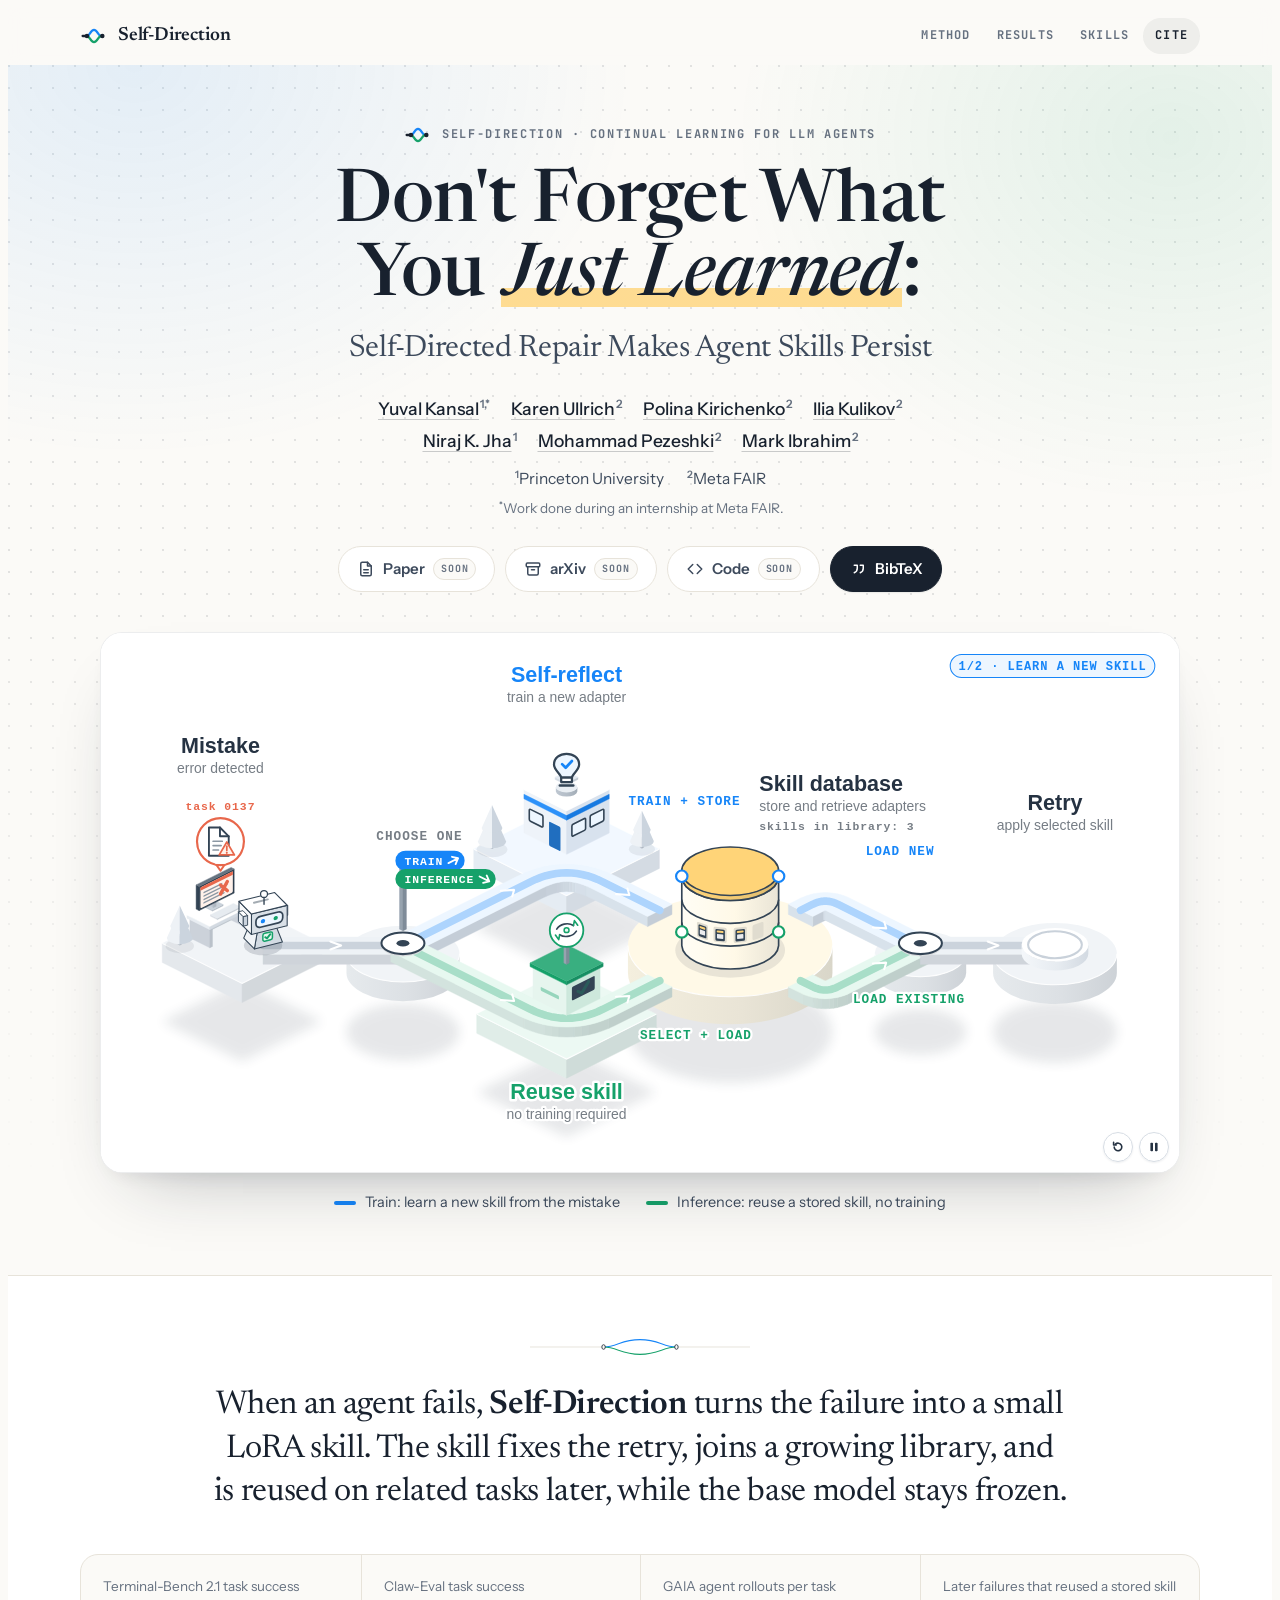
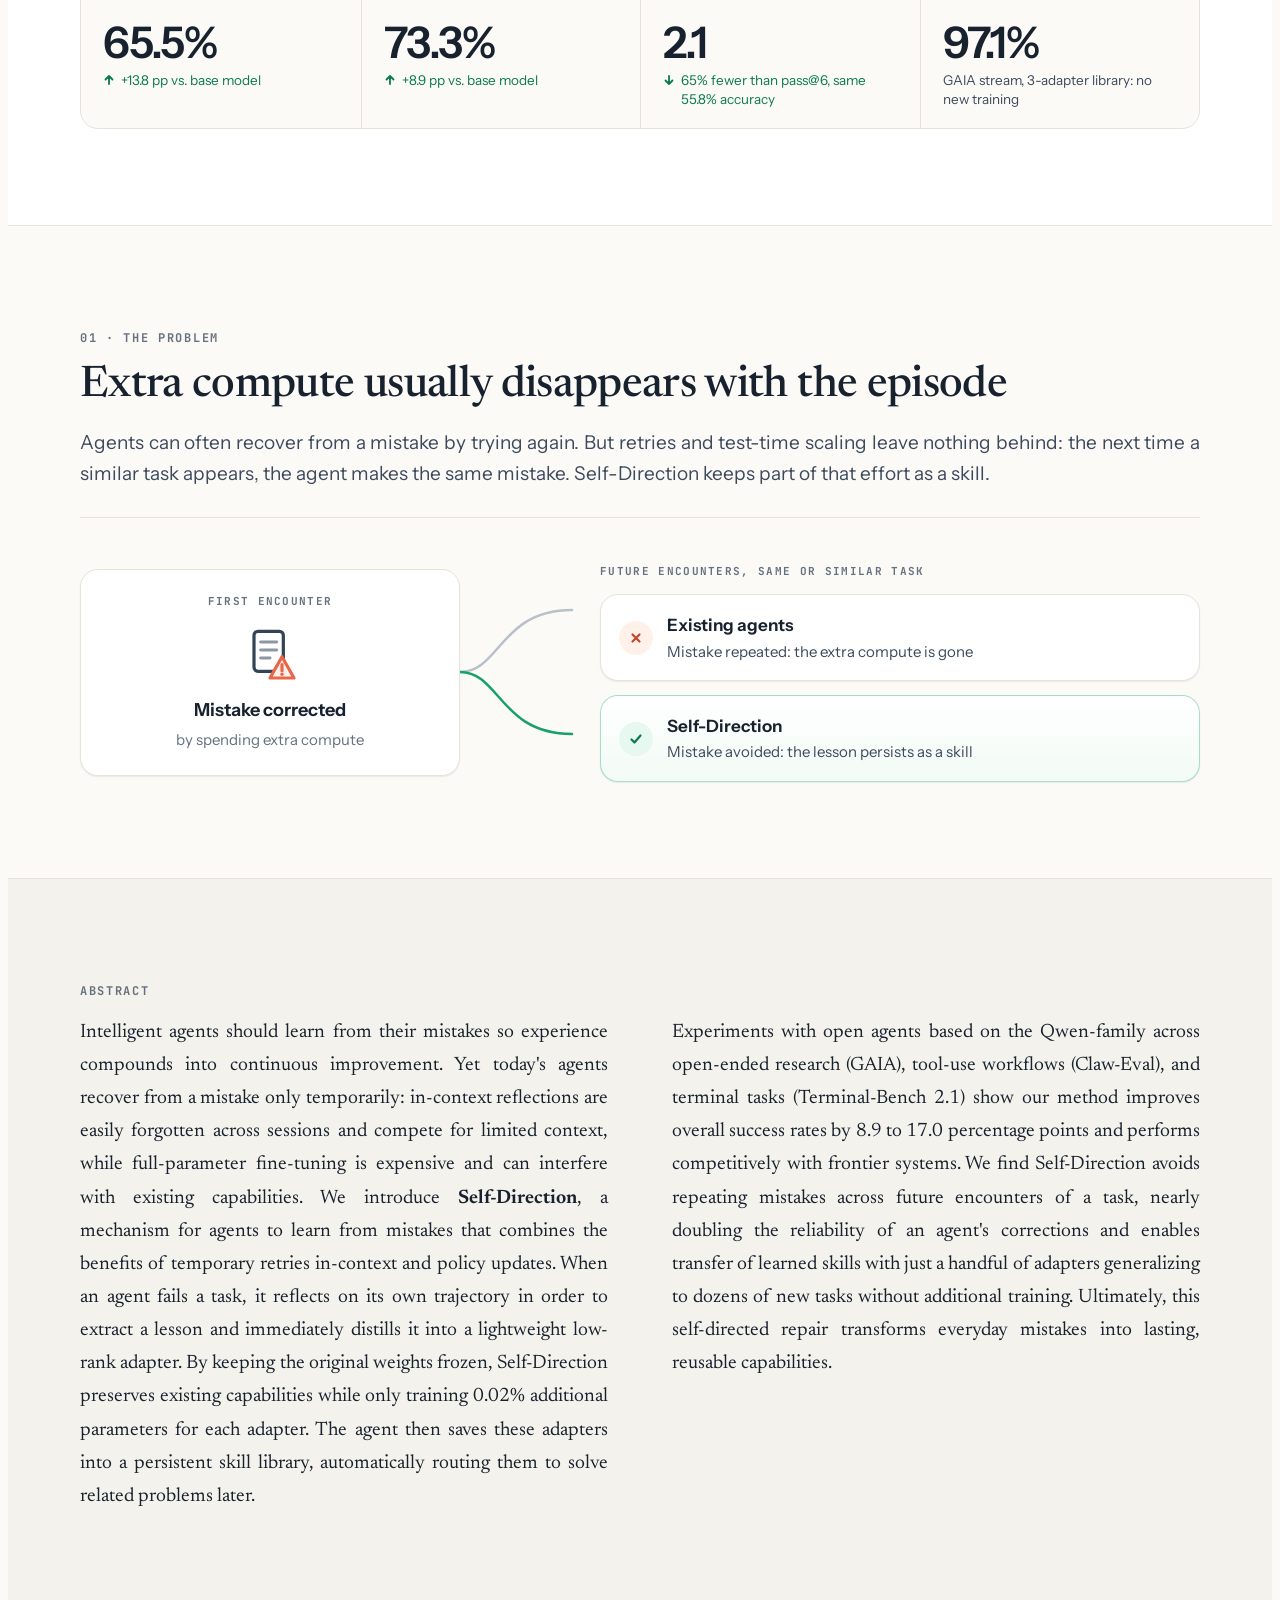
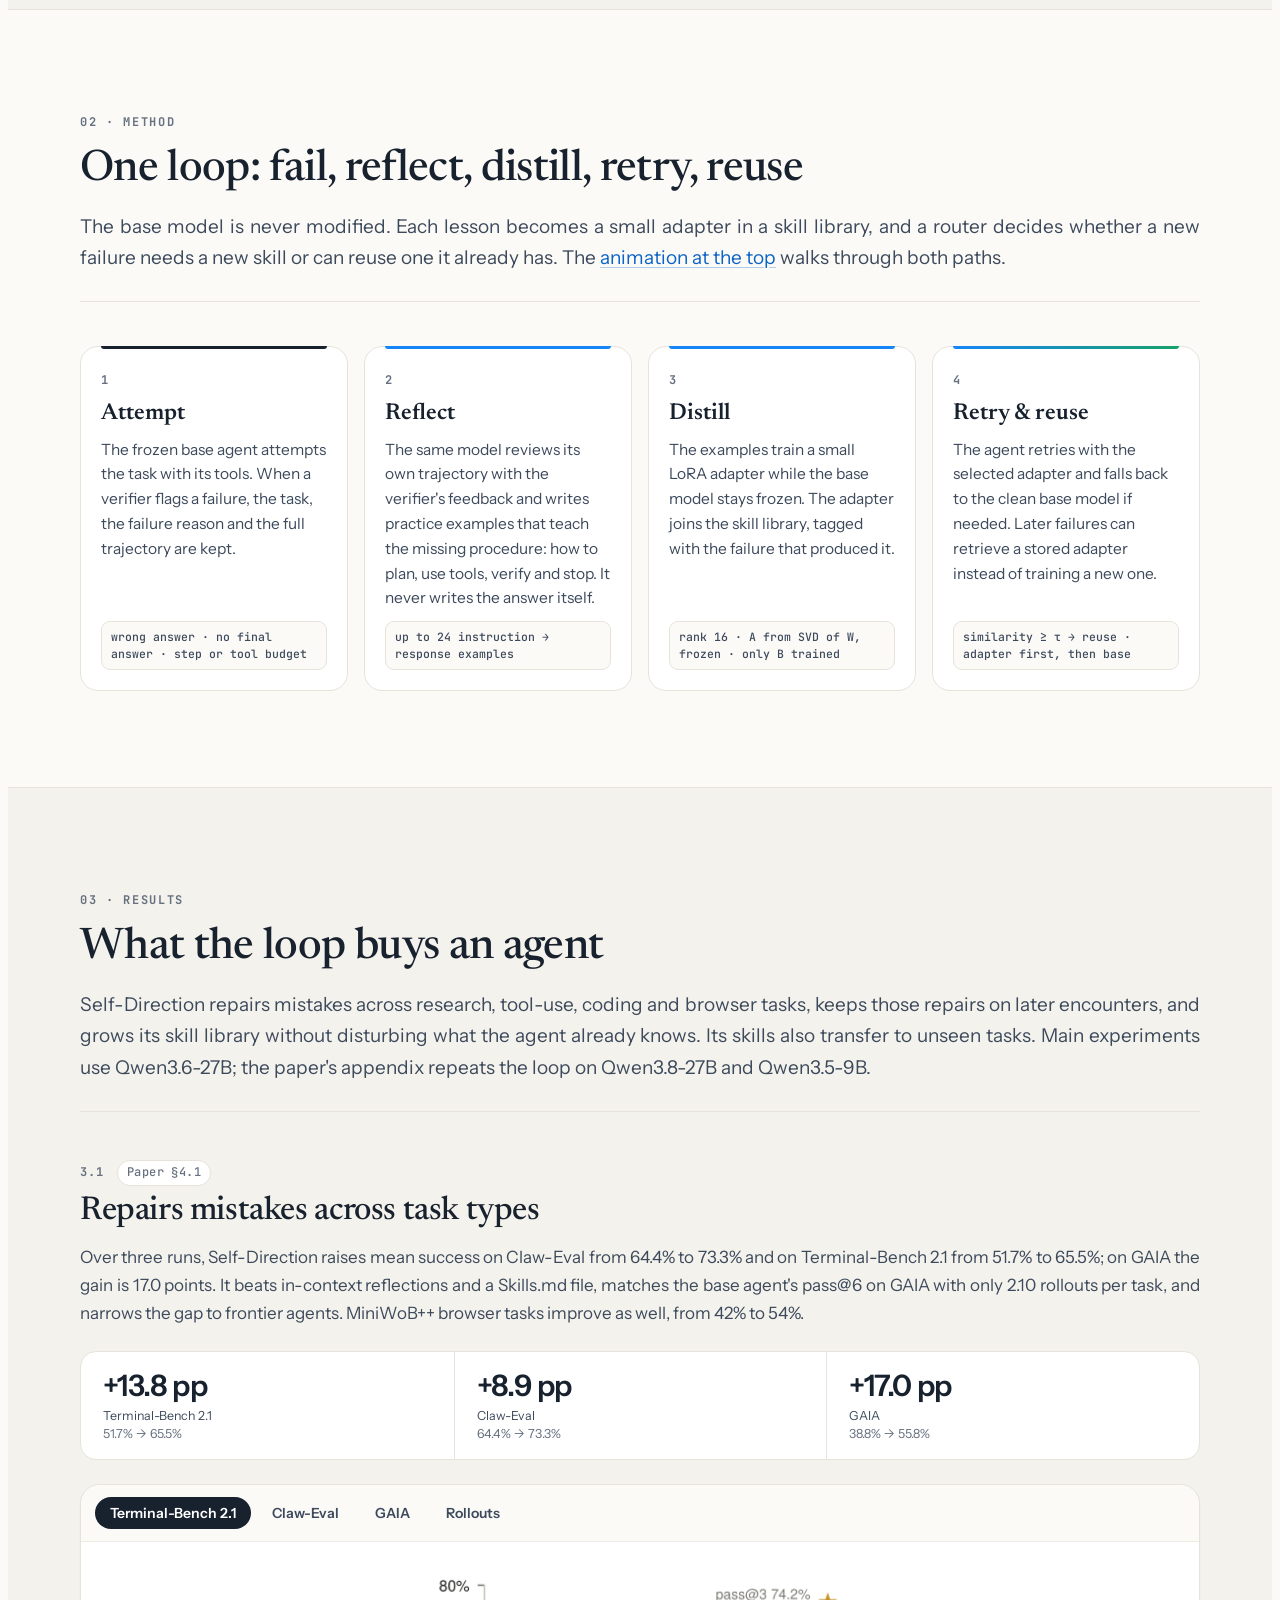
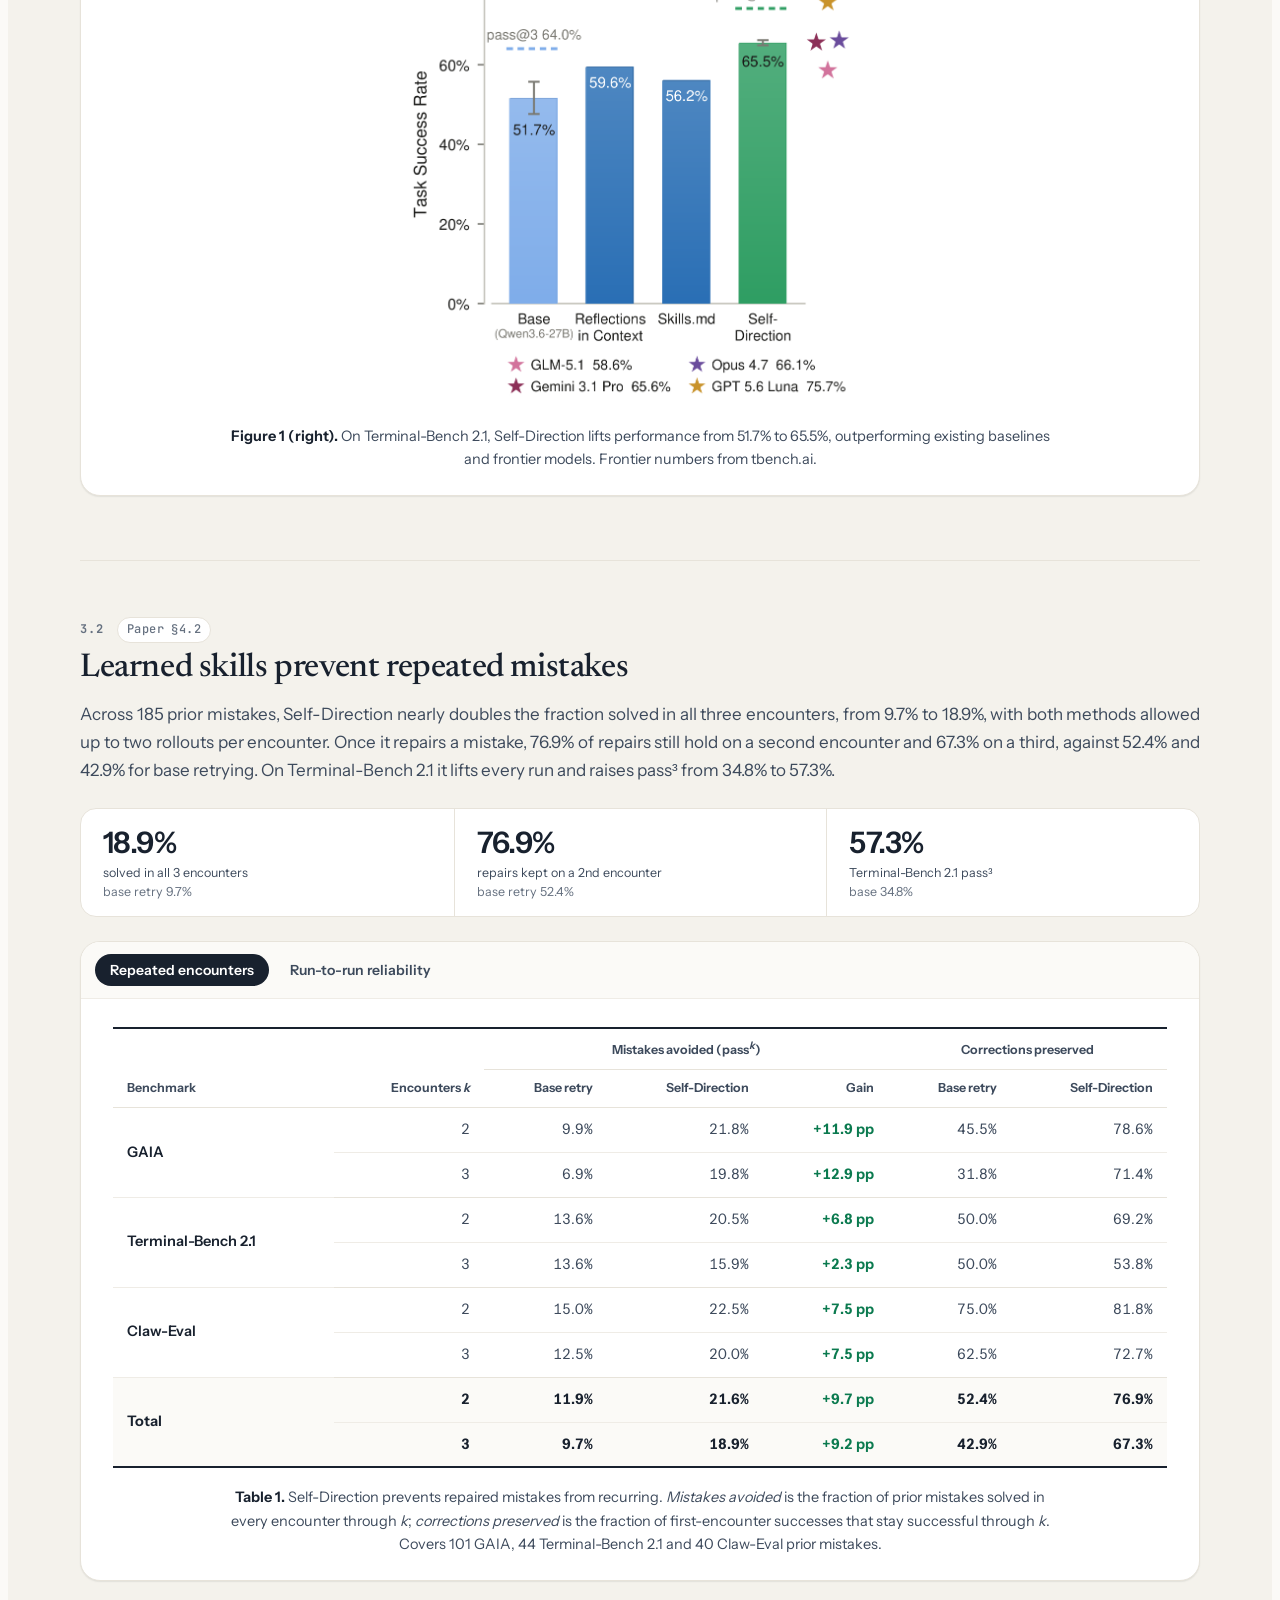
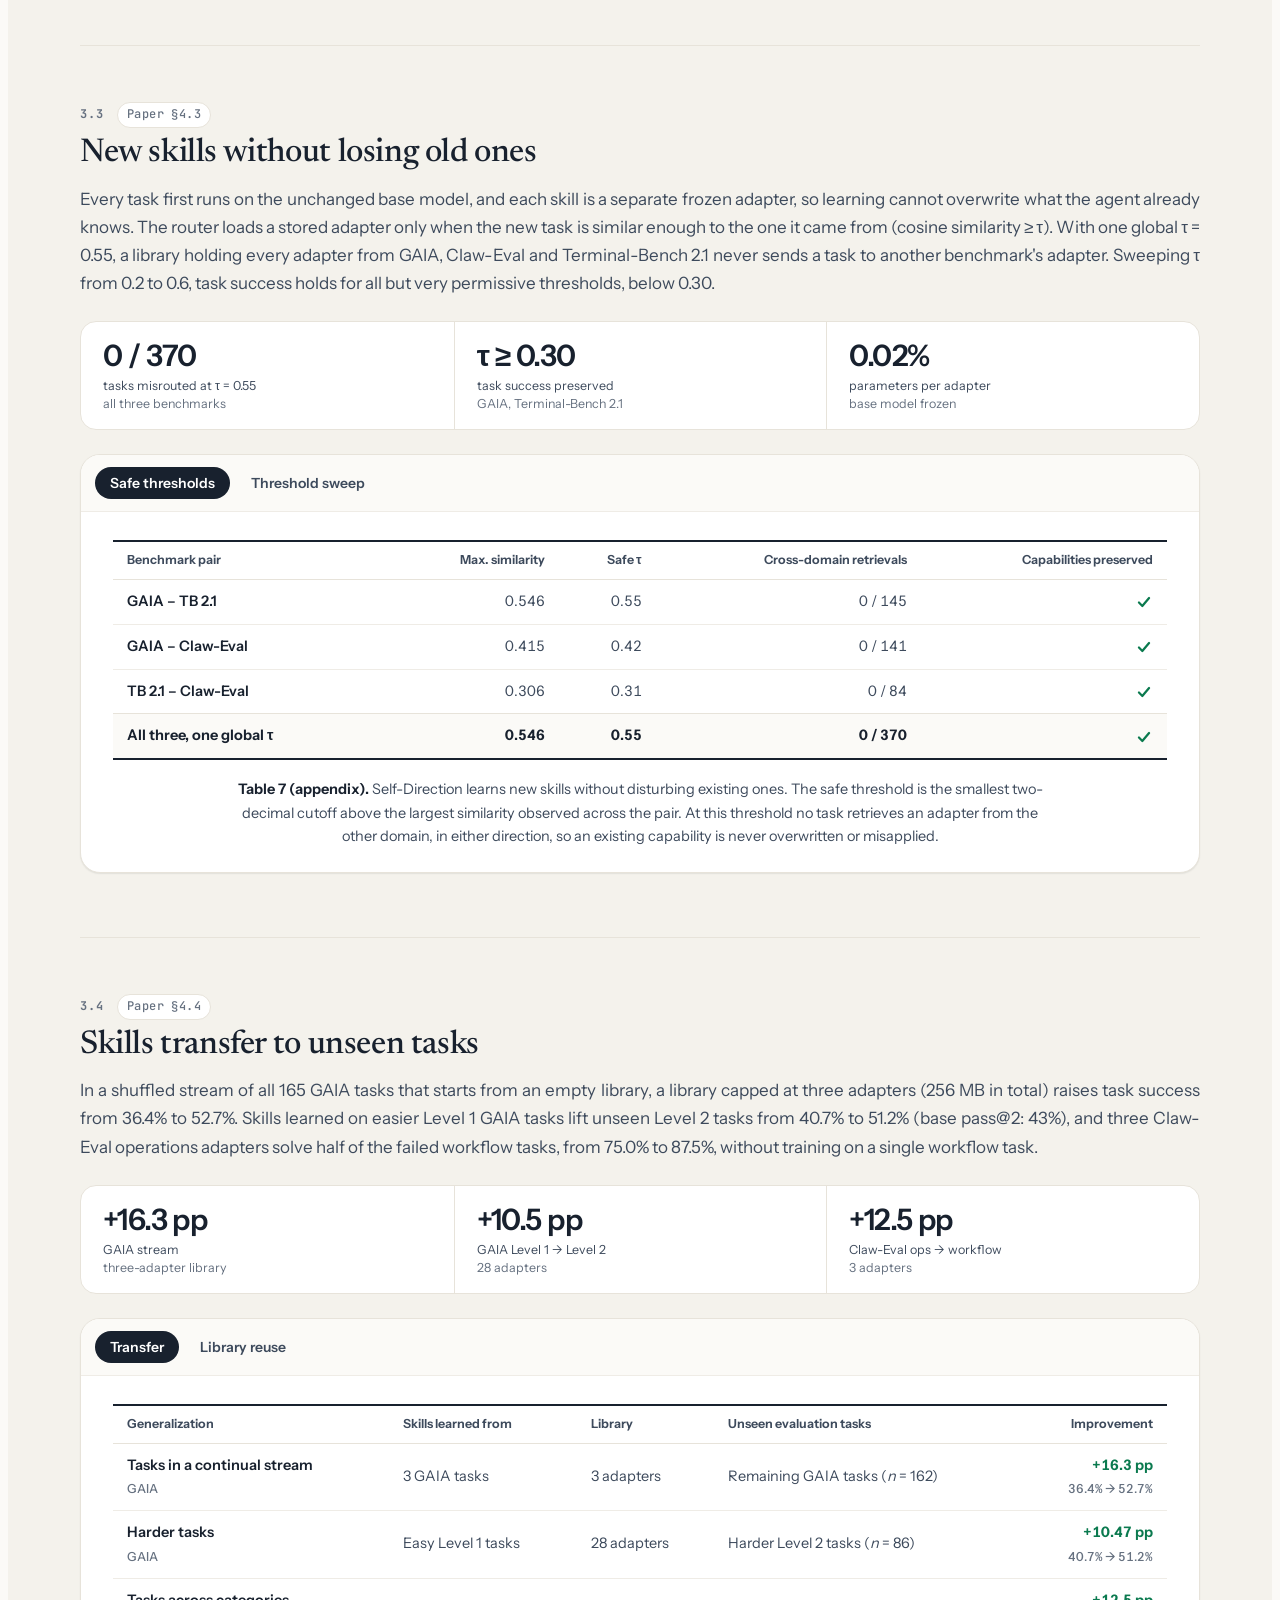
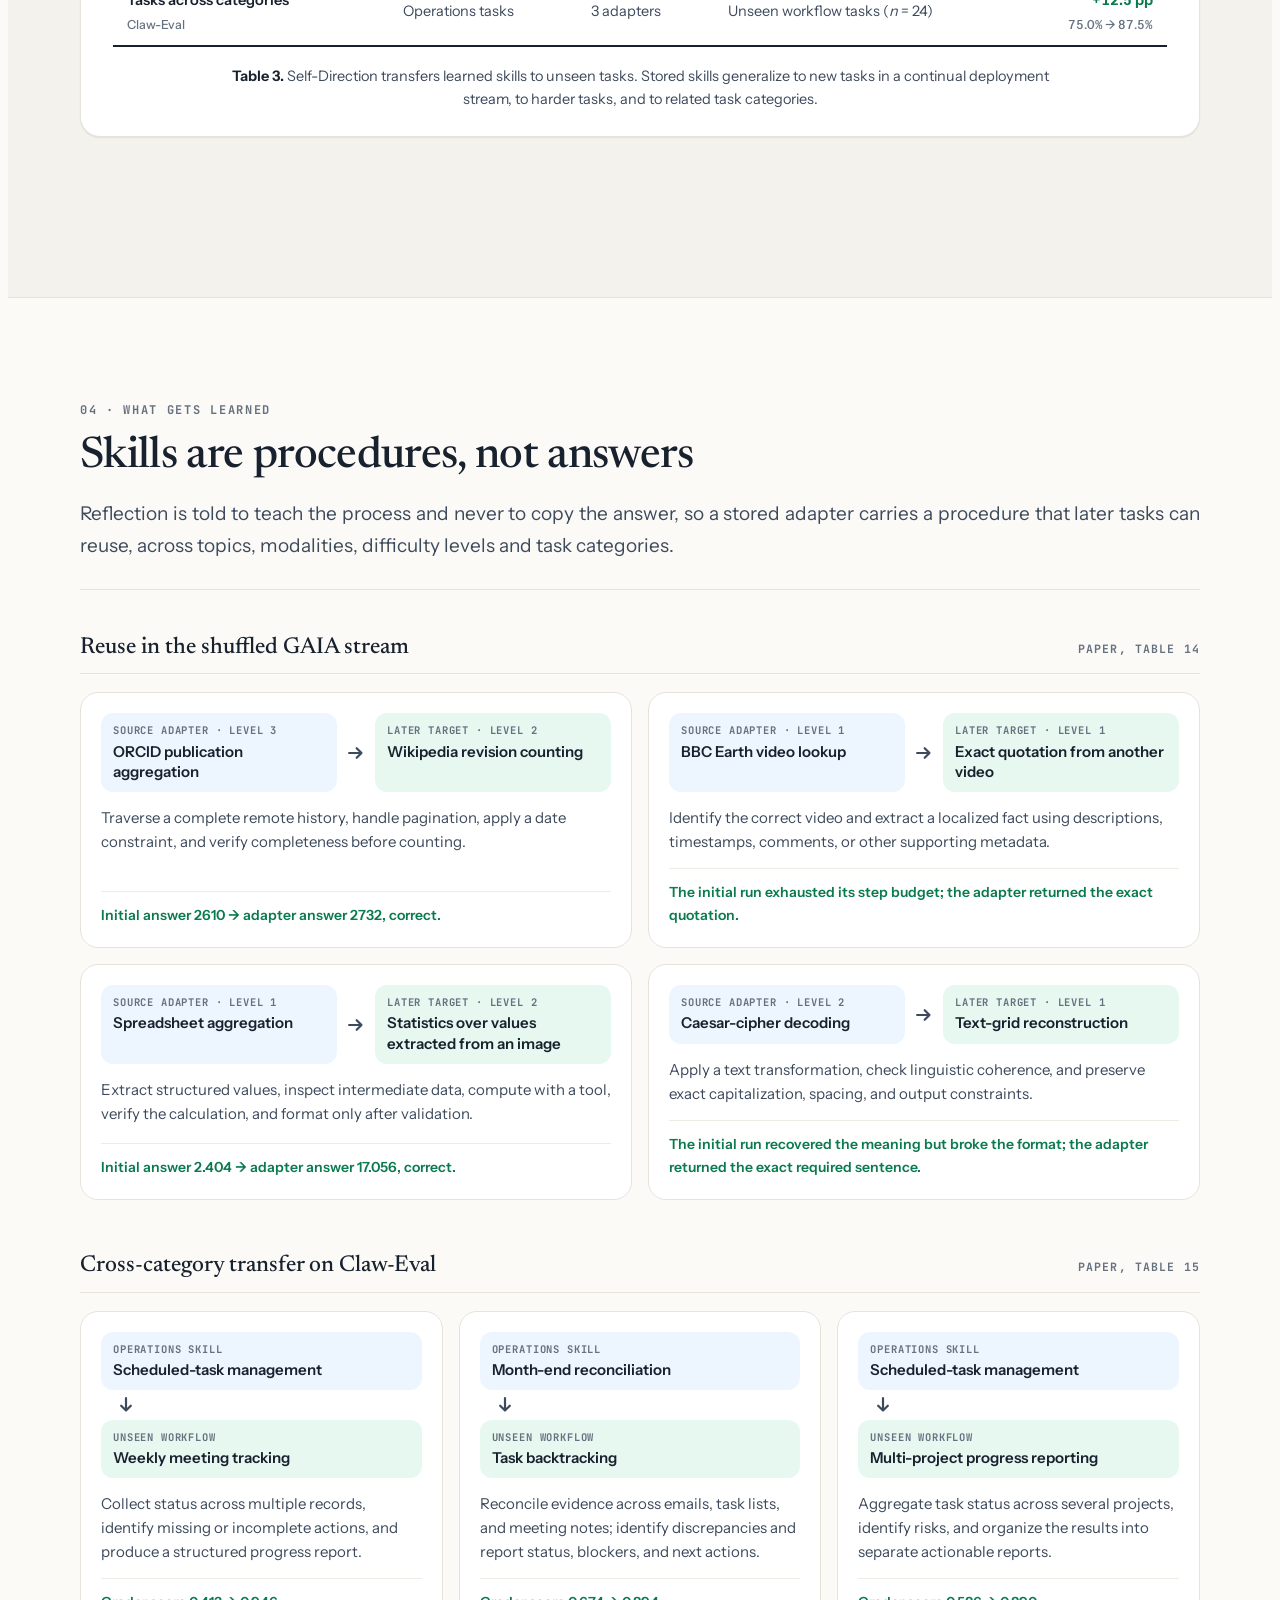
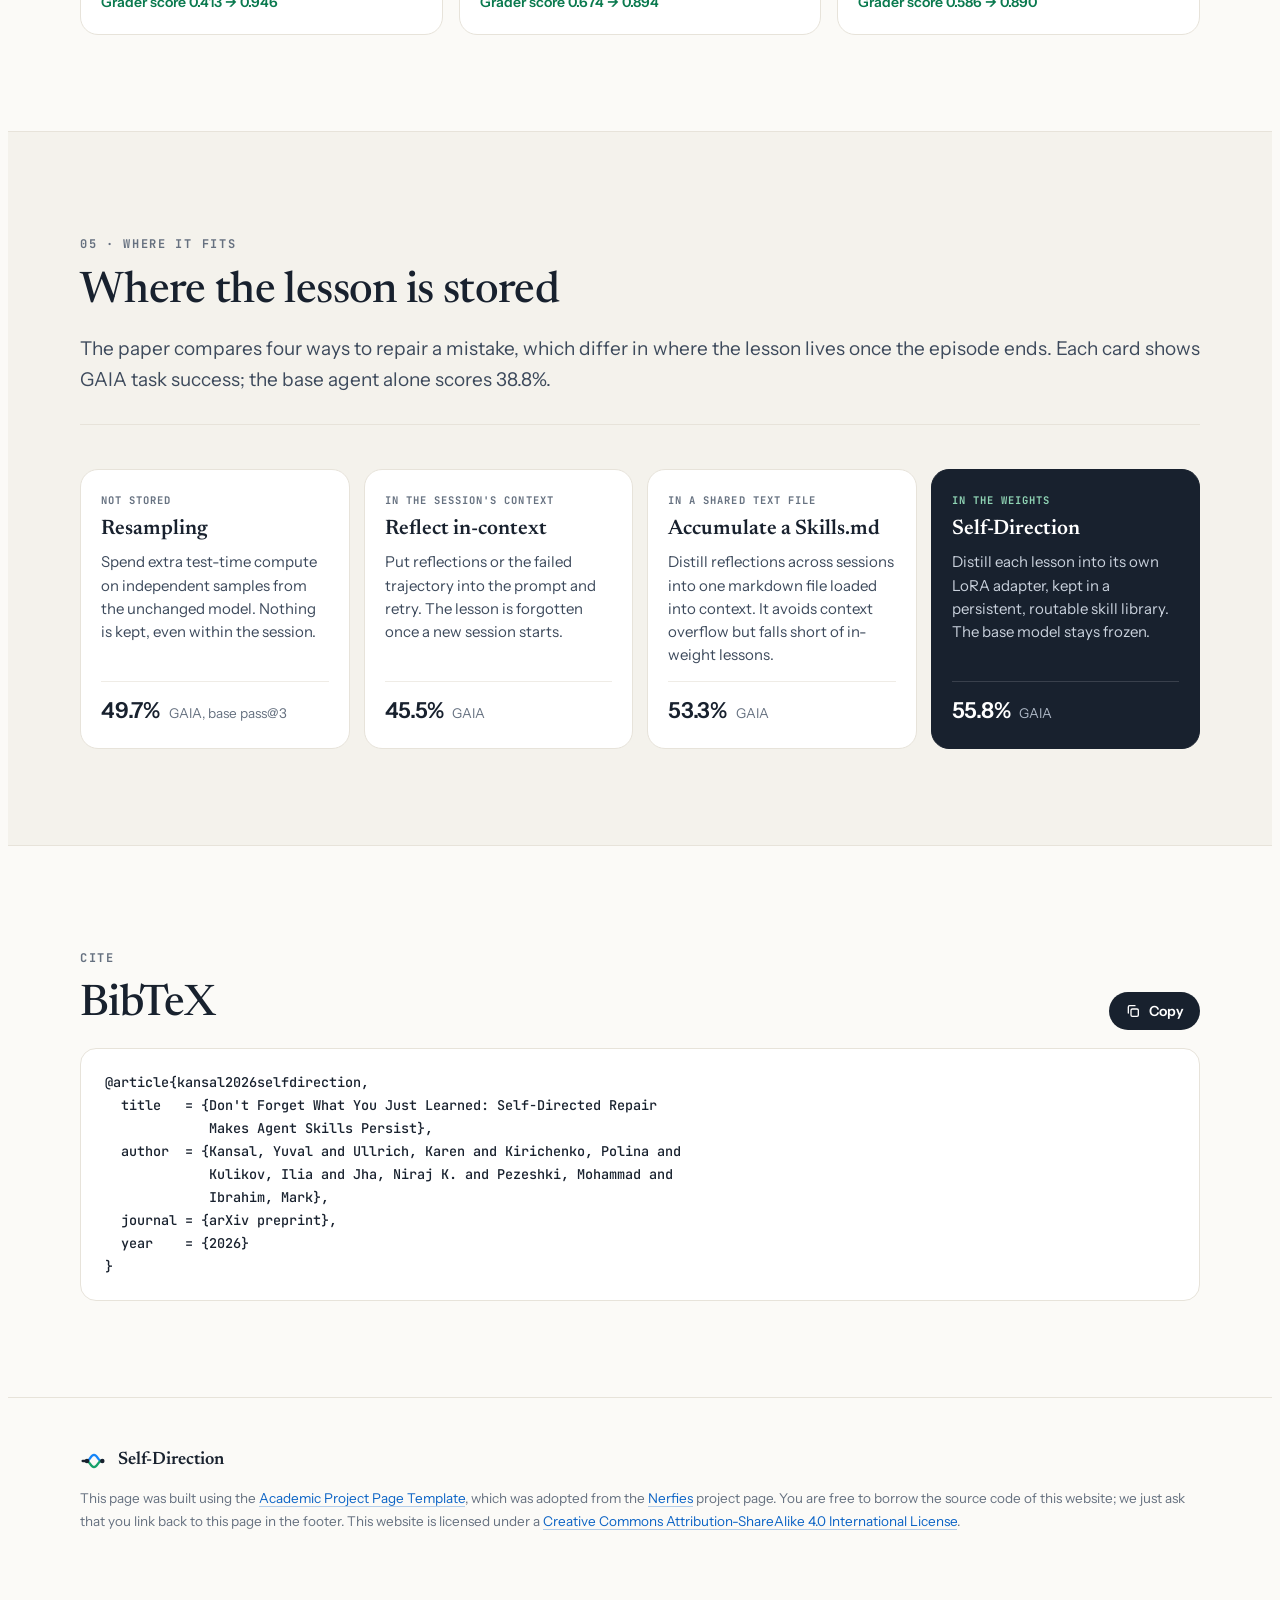
==== index.html @ 0e9f7825 "Self-Direction Project page" ====
<!DOCTYPE html>
<html lang="en">
<head>
  <meta charset="utf-8">
  <meta name="viewport" content="width=device-width, initial-scale=1">

  <!-- Primary Meta Tags -->
  <meta name="title" content="Don't Forget What You Just Learned: Self-Directed Repair Makes Agent Skills Persist">
  <meta name="description" content="Self-Direction turns an agent's failures into small, persistent LoRA skills: the same model reflects on its mistake, distills a reusable adapter, and retries, while the base model stays frozen.">
  <meta name="keywords" content="Self-Direction, continual learning, LLM agents, LoRA adapters, test-time learning, skill library, self-reflection, GAIA, Terminal-Bench, Claw-Eval">
  <meta name="author" content="Yuval Kansal, Karen Ullrich, Polina Kirichenko, Ilia Kulikov, Niraj K. Jha, Mohammad Pezeshki, Mark Ibrahim">
  <meta name="robots" content="index, follow">
  <meta name="language" content="English">

  <!-- Open Graph / Facebook -->
  <meta property="og:type" content="article">
  <meta property="og:site_name" content="Self-Direction">
  <meta property="og:title" content="Don't Forget What You Just Learned: Self-Directed Repair Makes Agent Skills Persist">
  <meta property="og:description" content="When an agent fails, Self-Direction turns the failure into a small LoRA skill that repairs the retry and is reused on related tasks later.">
  <!-- TODO: replace with the deployed URL (e.g. https://<user>.github.io/self-direction/) -->
  <meta property="og:url" content="https://YOUR_DOMAIN/self-direction/">
  <!-- TODO: make this an absolute URL once the site is deployed -->
  <meta property="og:image" content="static/images/social_preview.png">
  <meta property="og:image:width" content="1200">
  <meta property="og:image:height" content="630">
  <meta property="og:image:alt" content="Self-Direction: an agent turns a failed task into a reusable skill adapter">
  <meta property="article:author" content="Yuval Kansal">
  <meta property="article:section" content="Research">
  <meta property="article:tag" content="continual learning">
  <meta property="article:tag" content="LLM agents">

  <!-- Twitter -->
  <meta name="twitter:card" content="summary_large_image">
  <meta name="twitter:title" content="Don't Forget What You Just Learned: Self-Directed Repair Makes Agent Skills Persist">
  <meta name="twitter:description" content="When an agent fails, Self-Direction turns the failure into a small LoRA skill that repairs the retry and is reused on related tasks later.">
  <meta name="twitter:image" content="static/images/social_preview.png">
  <meta name="twitter:image:alt" content="Self-Direction: an agent turns a failed task into a reusable skill adapter">

  <!-- Academic/Research Specific (Google Scholar) -->
  <meta name="citation_title" content="Don't Forget What You Just Learned: Self-Directed Repair Makes Agent Skills Persist">
  <meta name="citation_author" content="Kansal, Yuval">
  <meta name="citation_author" content="Ullrich, Karen">
  <meta name="citation_author" content="Kirichenko, Polina">
  <meta name="citation_author" content="Kulikov, Ilia">
  <meta name="citation_author" content="Jha, Niraj K.">
  <meta name="citation_author" content="Pezeshki, Mohammad">
  <meta name="citation_author" content="Ibrahim, Mark">
  <meta name="citation_publication_date" content="2026">
  <!-- TODO: add citation_pdf_url / citation_arxiv_id once the paper is public -->

  <meta name="theme-color" content="#FBFAF7">

  <title>Self-Direction · Don't Forget What You Just Learned</title>

  <!-- Lets CSS hide scroll-reveal blocks only when JS can reveal them again -->
  <script>document.documentElement.classList.add('js');</script>

  <link rel="icon" type="image/svg+xml" href="static/images/favicon.svg">
  <link rel="icon" type="image/x-icon" href="static/images/favicon.ico">
  <link rel="apple-touch-icon" href="static/images/apple-touch-icon.png">

  <!-- Self-hosted fonts (see static/fonts/README.md): Newsreader · Instrument Sans · JetBrains Mono -->
  <link rel="preload" href="static/fonts/newsreader-roman.woff2" as="font" type="font/woff2" crossorigin>
  <link rel="preload" href="static/fonts/instrument-sans.woff2" as="font" type="font/woff2" crossorigin>

  <link rel="stylesheet" href="static/css/bulma.min.css">
  <link rel="stylesheet" href="static/css/index.css?v=20261006">

  <script defer src="static/js/index.js?v=20261006"></script>

  <!-- Structured Data for Academic Papers -->
  <script type="application/ld+json">
  {
    "@context": "https://schema.org",
    "@type": "ScholarlyArticle",
    "headline": "Don't Forget What You Just Learned: Self-Directed Repair Makes Agent Skills Persist",
    "description": "Self-Direction turns an agent's failures into small, persistent LoRA skills that repair the retry and are reused on related tasks later, while the base model stays frozen.",
    "author": [
      {"@type": "Person", "name": "Yuval Kansal", "url": "https://yuvalkansal.me", "affiliation": {"@type": "Organization", "name": "Princeton University"}},
      {"@type": "Person", "name": "Karen Ullrich", "url": "https://karenullrich.info/", "affiliation": {"@type": "Organization", "name": "Meta FAIR"}},
      {"@type": "Person", "name": "Polina Kirichenko", "url": "https://polkirichenko.github.io/", "affiliation": {"@type": "Organization", "name": "Meta FAIR"}},
      {"@type": "Person", "name": "Ilia Kulikov", "url": "https://www.linkedin.com/in/ilia-kulikov-a42918bb", "affiliation": {"@type": "Organization", "name": "Meta FAIR"}},
      {"@type": "Person", "name": "Niraj K. Jha", "url": "https://ece.princeton.edu/people/niraj-jha", "affiliation": {"@type": "Organization", "name": "Princeton University"}},
      {"@type": "Person", "name": "Mohammad Pezeshki", "url": "https://x.com/mpezeshki91", "affiliation": {"@type": "Organization", "name": "Meta FAIR"}},
      {"@type": "Person", "name": "Mark Ibrahim", "url": "https://markibrahim.me/", "affiliation": {"@type": "Organization", "name": "Meta FAIR"}}
    ],
    "datePublished": "2026",
    "keywords": ["continual learning", "LLM agents", "LoRA", "test-time learning", "skill library"],
    "isAccessibleForFree": true,
    "license": "https://creativecommons.org/licenses/by-sa/4.0/"
  }
  </script>
</head>
<body>

  <!-- Shared SVG symbols: the brand fork (one path splits into the TRAIN and REUSE branches, then merges) -->
  <svg width="0" height="0" style="position:absolute" aria-hidden="true" focusable="false">
    <symbol id="fork-mark" viewBox="0 0 32 32">
      <path d="M3 16h5" stroke="#18212E" stroke-width="2.6" stroke-linecap="round" fill="none"/>
      <path d="M8 16c3 0 4-7 8-7s5 7 8 7" stroke="#1685F8" stroke-width="2.6" stroke-linecap="round" fill="none"/>
      <path d="M8 16c3 0 4 7 8 7s5-7 8-7" stroke="#16A16A" stroke-width="2.6" stroke-linecap="round" fill="none"/>
      <circle cx="8" cy="16" r="2.6" fill="#18212E"/>
      <circle cx="25.5" cy="16" r="2.6" fill="#18212E"/>
    </symbol>
    <symbol id="fork-divider" viewBox="0 0 640 48" preserveAspectRatio="none">
      <path d="M0 24h214" stroke="#E2DED4" stroke-width="2" fill="none"/>
      <path d="M426 24h214" stroke="#E2DED4" stroke-width="2" fill="none"/>
      <path d="M214 24c40 0 50-16 106-16s66 16 106 16" stroke="#1685F8" stroke-width="2.5" stroke-linecap="round" fill="none"/>
      <path d="M214 24c40 0 50 16 106 16s66-16 106-16" stroke="#16A16A" stroke-width="2.5" stroke-linecap="round" fill="none"/>
      <circle cx="214" cy="24" r="5" fill="#FBFAF7" stroke="#18212E" stroke-width="2"/>
      <circle cx="426" cy="24" r="5" fill="#FBFAF7" stroke="#18212E" stroke-width="2"/>
    </symbol>
  </svg>

  <a class="skip-link" href="#main-content">Skip to content</a>

  <header class="site-nav" id="site-nav">
    <div class="nav-inner">
      <a class="brand" href="#top" aria-label="Self-Direction, back to top">
        <svg class="brand-mark" aria-hidden="true"><use href="#fork-mark"/></svg>
        <span>Self-Direction</span>
      </a>
      <nav class="nav-links" aria-label="Sections">
        <a href="#method">Method</a>
        <a href="#results">Results</a>
        <a href="#skills">Skills</a>
        <a href="#bibtex">Cite</a>
      </nav>
    </div>
  </header>

  <main id="main-content">

  <!-- ============================== Hero ============================== -->
  <section class="hero-sd" id="top">
    <div class="hero-wash" aria-hidden="true"></div>
    <div class="wrap">
      <p class="eyebrow hero-eyebrow">
        <svg class="eyebrow-mark" aria-hidden="true"><use href="#fork-mark"/></svg>
        Self-Direction · continual learning for LLM agents
      </p>

      <h1 class="paper-title">
        <span class="title-main">Don't Forget What You <em>Just Learned</em>:</span>
        <span class="title-sub">Self-Directed Repair Makes Agent Skills Persist</span>
      </h1>

      <p class="authors">
        <span class="author"><a href="https://yuvalkansal.me" target="_blank" rel="noopener">Yuval Kansal</a><sup>1,*</sup></span>
        <span class="author"><a href="https://karenullrich.info/" target="_blank" rel="noopener">Karen Ullrich</a><sup>2</sup></span>
        <span class="author"><a href="https://polkirichenko.github.io/" target="_blank" rel="noopener">Polina Kirichenko</a><sup>2</sup></span>
        <span class="author"><a href="https://www.linkedin.com/in/ilia-kulikov-a42918bb" target="_blank" rel="noopener">Ilia Kulikov</a><sup>2</sup></span>
        <span class="author"><a href="https://ece.princeton.edu/people/niraj-jha" target="_blank" rel="noopener">Niraj K. Jha</a><sup>1</sup></span>
        <span class="author"><a href="https://x.com/mpezeshki91" target="_blank" rel="noopener">Mohammad Pezeshki</a><sup>2</sup></span>
        <span class="author"><a href="https://markibrahim.me/" target="_blank" rel="noopener">Mark Ibrahim</a><sup>2</sup></span>
      </p>
      <p class="affiliations">
        <span><sup>1</sup>Princeton University</span>
        <span><sup>2</sup>Meta FAIR</span>
      </p>
      <p class="footnote-line"><sup>*</sup>Work done during an internship at Meta FAIR.</p>
      <!-- TODO: add the venue line once it is public, e.g. <p class="venue">Conference 2027</p> -->

      <!-- TODO: point these at the real PDF / arXiv / code; then drop aria-disabled and the "soon" tag -->
      <div class="link-row">
        <a class="pill-btn is-soon" href="#" aria-disabled="true">
          <svg viewBox="0 0 24 24" aria-hidden="true"><path d="M14 3H7a2 2 0 0 0-2 2v14a2 2 0 0 0 2 2h10a2 2 0 0 0 2-2V8z"/><path d="M14 3v5h5M9 13h6M9 17h6"/></svg>
          <span>Paper</span><span class="soon">soon</span>
        </a>
        <a class="pill-btn is-soon" href="#" aria-disabled="true">
          <svg viewBox="0 0 24 24" aria-hidden="true"><rect x="3" y="4" width="18" height="5" rx="1.5"/><path d="M5 9v9a2 2 0 0 0 2 2h10a2 2 0 0 0 2-2V9M10 13h4"/></svg>
          <span>arXiv</span><span class="soon">soon</span>
        </a>
        <a class="pill-btn is-soon" href="#" aria-disabled="true">
          <svg viewBox="0 0 24 24" aria-hidden="true"><path d="M9 18l-6-6 6-6M15 6l6 6-6 6"/></svg>
          <span>Code</span><span class="soon">soon</span>
        </a>
        <a class="pill-btn" href="#bibtex">
          <svg viewBox="0 0 24 24" aria-hidden="true"><path d="M7 7h4v4c0 3-1.5 5-4 6M15 7h4v4c0 3-1.5 5-4 6"/></svg>
          <span>BibTeX</span>
        </a>
      </div>

      <figure class="hero-figure">
        <div class="anim-frame">
          <iframe src="static/animations/self-direction-loop/index.html"
                  title="Animation: the Self-Direction loop. An agent fails a task, trains or reuses a skill adapter, and retries."
                  loading="eager"></iframe>
        </div>
        <figcaption class="hero-caption">
          <span class="branch-chip is-train"><i aria-hidden="true"></i>Train: learn a new skill from the mistake</span>
          <span class="branch-chip is-reuse"><i aria-hidden="true"></i>Inference: reuse a stored skill, no training</span>
        </figcaption>
      </figure>
    </div>
  </section>

  <!-- ============================== TL;DR ============================== -->
  <section class="band tldr" aria-labelledby="tldr-title">
    <div class="wrap">
      <h2 id="tldr-title" class="visually-hidden">Summary</h2>
      <svg class="fork-divider" aria-hidden="true" focusable="false"><use href="#fork-divider"/></svg>
      <p class="tldr-statement reveal">
        When an agent fails, <strong>Self-Direction</strong> turns the failure into a small LoRA skill.
        The skill fixes the retry, joins a growing library, and is reused on related tasks later,
        while the base model stays frozen.
      </p>

      <div class="kpi-row reveal" role="list">
        <div class="stat" role="listitem">
          <span class="stat-label">Terminal-Bench 2.1 task success</span>
          <span class="stat-value">65.5%</span>
          <span class="stat-delta is-good"><svg viewBox="0 0 12 12" aria-hidden="true"><path d="M6 10V2M2.5 5.5L6 2l3.5 3.5"/></svg>+13.8 pp vs. base model</span>
        </div>
        <div class="stat" role="listitem">
          <span class="stat-label">Claw-Eval task success</span>
          <span class="stat-value">73.3%</span>
          <span class="stat-delta is-good"><svg viewBox="0 0 12 12" aria-hidden="true"><path d="M6 10V2M2.5 5.5L6 2l3.5 3.5"/></svg>+8.9 pp vs. base model</span>
        </div>
        <div class="stat" role="listitem">
          <span class="stat-label">GAIA agent rollouts per task</span>
          <span class="stat-value">2.1</span>
          <span class="stat-delta is-good"><svg viewBox="0 0 12 12" aria-hidden="true"><path d="M6 2v8M2.5 6.5L6 10l3.5-3.5"/></svg>65% fewer than pass@6, same 55.8% accuracy</span>
        </div>
        <div class="stat" role="listitem">
          <span class="stat-label">Later failures that reused a stored skill</span>
          <span class="stat-value">97.1%</span>
          <span class="stat-delta">GAIA stream, 3-adapter library: no new training</span>
        </div>
      </div>
      <p class="fineprint reveal">Mean of three complete runs on Terminal-Bench 2.1 and Claw-Eval, with Qwen3.6-27B as the base model. Details in <a href="#results">Results</a>.</p>
    </div>
  </section>

  <!-- ============================== Problem ============================== -->
  <section class="section-sd" id="problem" aria-labelledby="problem-title">
    <div class="wrap">
      <div class="section-head reveal">
        <p class="eyebrow">01 · The problem</p>
        <h2 id="problem-title">Extra compute usually disappears with the episode</h2>
        <p class="lede">Agents can often recover from a mistake by trying again. But retries and test-time scaling leave nothing
          behind: the next time a similar task appears, the agent makes the same mistake. Self-Direction keeps part of that
          effort as a skill.</p>
      </div>

      <div class="encounters reveal" role="img" aria-label="On the first encounter, a mistake is corrected by spending extra compute. On future encounters, existing agents repeat the mistake, while Self-Direction avoids it.">
        <div class="enc-card enc-first">
          <span class="enc-kicker">First encounter</span>
          <svg class="enc-icon" viewBox="0 0 48 48" aria-hidden="true">
            <rect x="12" y="7" width="22" height="30" rx="3" fill="#fff" stroke="#334455" stroke-width="2.4"/>
            <path d="M17 15h12M17 21h12M17 27h7" stroke="#8B97A3" stroke-width="2.2" stroke-linecap="round"/>
            <path d="M33 26l9 16H24z" fill="#FFF1EA" stroke="#E8674B" stroke-width="2.4" stroke-linejoin="round"/>
            <path d="M33 32v4.5" stroke="#E8674B" stroke-width="2.4" stroke-linecap="round"/><circle cx="33" cy="39.2" r="1.3" fill="#E8674B"/>
          </svg>
          <strong>Mistake corrected</strong>
          <span>by spending extra compute</span>
        </div>
        <svg class="enc-split" viewBox="0 0 120 200" preserveAspectRatio="none" aria-hidden="true">
          <path d="M0 100c40 0 40-62 112-62" stroke="#B9C0C9" stroke-width="2.5" fill="none" stroke-linecap="round"/>
          <path d="M0 100c40 0 40 62 112 62" stroke="#16A16A" stroke-width="2.5" fill="none" stroke-linecap="round"/>
        </svg>
        <div class="enc-future">
          <span class="enc-kicker">Future encounters, same or similar task</span>
          <div class="enc-card enc-bad">
            <span class="enc-badge is-bad" aria-hidden="true"><svg viewBox="0 0 16 16"><path d="M4.5 4.5l7 7M11.5 4.5l-7 7"/></svg></span>
            <div><strong>Existing agents</strong><span>Mistake repeated: the extra compute is gone</span></div>
          </div>
          <div class="enc-card enc-good">
            <span class="enc-badge is-good" aria-hidden="true"><svg viewBox="0 0 16 16"><path d="M3.5 8.5l3 3 6-7"/></svg></span>
            <div><strong>Self-Direction</strong><span>Mistake avoided: the lesson persists as a skill</span></div>
          </div>
        </div>
      </div>
    </div>
  </section>

  <!-- ============================== Abstract ============================== -->
  <section class="section-sd is-tinted" id="abstract" aria-labelledby="abstract-title">
    <div class="wrap reveal">
      <p class="eyebrow">Abstract</p>
      <h2 id="abstract-title" class="visually-hidden">Abstract</h2>
      <!-- Abstract from the paper -->
      <div class="abstract">
        <p>Intelligent agents should learn from their mistakes so experience compounds into continuous improvement. Yet today's
          agents recover from a mistake only temporarily: in-context reflections are easily forgotten across sessions and compete
          for limited context, while full-parameter fine-tuning is expensive and can interfere with existing capabilities. We
          introduce <strong>Self-Direction</strong>, a mechanism for agents to learn from mistakes that combines the benefits of
          temporary retries in-context and policy updates. When an agent fails a task, it reflects on its own trajectory in order
          to extract a lesson and immediately distills it into a lightweight low-rank adapter. By keeping the original weights
          frozen, Self-Direction preserves existing capabilities while only training 0.02% additional parameters for each
          adapter. The agent then saves these adapters into a persistent skill library, automatically routing them to solve
          related problems later.</p>
        <p>Experiments with open agents based on the Qwen-family across open-ended research (GAIA), tool-use workflows
          (Claw-Eval), and terminal tasks (Terminal-Bench 2.1) show our method improves overall success rates by 8.9 to 17.0
          percentage points and performs competitively with frontier systems. We find Self-Direction avoids repeating mistakes
          across future encounters of a task, nearly doubling the reliability of an agent's corrections and enables transfer of
          learned skills with just a handful of adapters generalizing to dozens of new tasks without additional training.
          Ultimately, this self-directed repair transforms everyday mistakes into lasting, reusable capabilities.</p>
      </div>
    </div>
  </section>

  <!-- ============================== Method ============================== -->
  <section class="section-sd" id="method" aria-labelledby="method-title">
    <div class="wrap">
      <div class="section-head reveal">
        <p class="eyebrow">02 · Method</p>
        <h2 id="method-title">One loop: fail, reflect, distill, retry, reuse</h2>
        <p class="lede">The base model is never modified. Each lesson becomes a small adapter in a skill library, and a router
          decides whether a new failure needs a new skill or can reuse one it already has. The <a href="#top">animation at the
          top</a> walks through both paths.</p>
      </div>

      <ol class="phases reveal">
        <li class="phase">
          <span class="phase-num">1</span>
          <h3>Attempt</h3>
          <p>The frozen base agent attempts the task with its tools. When a verifier flags a failure, the task, the failure
            reason and the full trajectory are kept.</p>
          <span class="phase-detail">wrong answer · no final answer · step or tool budget</span>
        </li>
        <li class="phase is-train">
          <span class="phase-num">2</span>
          <h3>Reflect</h3>
          <p>The same model reviews its own trajectory with the verifier's feedback and writes practice examples that teach the
            missing procedure: how to plan, use tools, verify and stop. It never writes the answer itself.</p>
          <span class="phase-detail">up to 24 instruction → response examples</span>
        </li>
        <li class="phase is-train">
          <span class="phase-num">3</span>
          <h3>Distill</h3>
          <p>The examples train a small LoRA adapter while the base model stays frozen. The adapter joins the skill library,
            tagged with the failure that produced it.</p>
          <span class="phase-detail">rank 16 · A from SVD of W, frozen · only B trained</span>
        </li>
        <li class="phase is-reuse">
          <span class="phase-num">4</span>
          <h3>Retry &amp; reuse</h3>
          <p>The agent retries with the selected adapter and falls back to the clean base model if needed. Later failures can
            retrieve a stored adapter instead of training a new one.</p>
          <span class="phase-detail">similarity ≥ τ → reuse · adapter first, then base</span>
        </li>
      </ol>
    </div>
  </section>

  <!-- ============================== Results (mirrors paper §4) ============================== -->
  <section class="section-sd is-tinted" id="results" aria-labelledby="results-title">
    <div class="wrap">
      <div class="section-head reveal">
        <p class="eyebrow">03 · Results</p>
        <h2 id="results-title">What the loop buys an agent</h2>
        <p class="lede">Self-Direction repairs mistakes across research, tool-use, coding and browser tasks, keeps those repairs on
          later encounters, and grows its skill library without disturbing what the agent already knows. Its skills also transfer
          to unseen tasks. Main experiments use Qwen3.6-27B; the paper's appendix repeats the loop on Qwen3.8-27B and Qwen3.5-9B.</p>
      </div>

      <!-- 3.1 · paper §4.1 -->
      <article class="finding reveal" aria-labelledby="f1-title">
        <div class="finding-head">
          <div class="finding-text">
            <p class="finding-num">3.1<span>Paper §4.1</span></p>
            <h3 id="f1-title">Repairs mistakes across task types</h3>
            <p>Over three runs, Self-Direction raises mean success on Claw-Eval from 64.4% to 73.3% and on Terminal-Bench 2.1 from
              51.7% to 65.5%; on GAIA the gain is 17.0 points. It beats in-context reflections and a Skills.md file, matches the base
              agent's pass@6 on GAIA with only 2.10 rollouts per task, and narrows the gap to frontier agents. MiniWoB++ browser
              tasks improve as well, from 42% to 54%.</p>
          </div>
          <dl class="finding-stats">
            <div><dt>Terminal-Bench 2.1<span>51.7% → 65.5%</span></dt><dd>+13.8 pp</dd></div>
            <div><dt>Claw-Eval<span>64.4% → 73.3%</span></dt><dd>+8.9 pp</dd></div>
            <div><dt>GAIA<span>38.8% → 55.8%</span></dt><dd>+17.0 pp</dd></div>
          </dl>
        </div>
        <div class="figpanel">
          <div class="figtabs" role="tablist" aria-label="Figures for result 3.1">
            <button type="button" role="tab">Terminal-Bench 2.1</button>
            <button type="button" role="tab">Claw-Eval</button>
            <button type="button" role="tab">GAIA</button>
            <button type="button" role="tab">Rollouts</button>
          </div>
          <div class="figstage">
            <figure class="figitem">
              <a class="figimg" href="static/images/paper/fig1-terminal-bench.png" target="_blank" rel="noopener" aria-label="Open Figure 1 at full size">
                <img src="static/images/paper/fig1-terminal-bench.png" width="957" height="884" loading="lazy"
                     alt="Bar chart of Terminal-Bench 2.1 task success: base Qwen3.6-27B 51.7%, reflections in context 59.6%, Skills.md 56.2%, Self-Direction 65.5%. Pass@3 is 64.0% for the base agent and 74.2% for Self-Direction. Frontier references: GLM-5.1 58.6%, Gemini 3.1 Pro 65.6%, Opus 4.7 66.1%, GPT 5.6 Luna 75.7%.">
              </a>
              <figcaption><b>Figure 1 (right).</b> On Terminal-Bench 2.1, Self-Direction lifts performance from 51.7% to 65.5%,
                outperforming existing baselines and frontier models. Frontier numbers from tbench.ai.</figcaption>
            </figure>
            <figure class="figitem">
              <a class="figimg" href="static/images/paper/fig4-claw-eval.png" target="_blank" rel="noopener" aria-label="Open Figure 4 at full size">
                <img src="static/images/paper/fig4-claw-eval.png" width="2021" height="937" loading="lazy"
                     alt="Left: Claw-Eval task success: base 64.4%, reflections in context 70.0%, Skills.md 67.5%, Self-Direction 73.3%. Right: pass@3 rises from 73.9% to 80.7% and pass cubed from 51.6% to 64.6%, compared with frontier reference models.">
              </a>
              <figcaption><b>Figure 4.</b> <i>Left:</i> across three runs, Self-Direction improves mean success on Claw-Eval from
                64.4% to 73.3% and outperforms the other baselines; error bars show one sample standard deviation. <i>Right:</i> it lets
                a 27B model outperform several larger frontier models on pass@3 and pass³.</figcaption>
            </figure>
            <figure class="figitem">
              <a class="figimg" href="static/images/paper/fig2-gaia.png" target="_blank" rel="noopener" aria-label="Open Figure 2 at full size">
                <img src="static/images/paper/fig2-gaia.png" width="1862" height="878" loading="lazy"
                     alt="GAIA task success by repair strategy: base 38.8%, base pass@3 49.7%, reflections in context 45.5%, Skills.md 53.3%, Self-Direction 55.8%.">
              </a>
              <figcaption><b>Figure 2.</b> Self-Direction outperforms alternative mistake-repair strategies on GAIA: 92 of 165 tasks
                (55.8%), ahead of retrying (pass@3), reflections in context, and reflections accumulated in Skills.md. It recovers 28
                mistakes, a 17.0-point gain over the initial base run.</figcaption>
            </figure>
            <figure class="figitem">
              <a class="figimg" href="static/images/paper/fig10-rollouts.png" target="_blank" rel="noopener" aria-label="Open Figure 10 at full size">
                <img src="static/images/paper/fig10-rollouts.png" width="2020" height="784" loading="lazy"
                     alt="Accuracy against agent rollouts per task. Self-Direction reaches 55.8% on GAIA with 2.10 rollouts, matching base pass@6; 66.3% on Terminal-Bench 2.1 with 1.90 rollouts; and 75.8% on Claw-Eval with 1.54 rollouts, above base pass@3.">
              </a>
              <figcaption><b>Figure 10 (appendix).</b> Self-Direction reaches higher accuracy than base pass@k at a comparable number
                of task-environment rollouts. Rollouts exclude reflection, synthesis and adapter training.</figcaption>
            </figure>
          </div>
        </div>
      </article>

      <!-- 3.2 · paper §4.2 -->
      <article class="finding reveal" aria-labelledby="f2-title">
        <div class="finding-head">
          <div class="finding-text">
            <p class="finding-num">3.2<span>Paper §4.2</span></p>
            <h3 id="f2-title">Learned skills prevent repeated mistakes</h3>
            <p>Across 185 prior mistakes, Self-Direction nearly doubles the fraction solved in all three encounters, from 9.7% to
              18.9%, with both methods allowed up to two rollouts per encounter. Once it repairs a mistake, 76.9% of repairs still
              hold on a second encounter and 67.3% on a third, against 52.4% and 42.9% for base retrying. On Terminal-Bench 2.1 it
              lifts every run and raises pass³ from 34.8% to 57.3%.</p>
          </div>
          <dl class="finding-stats">
            <div><dt>solved in all 3 encounters<span>base retry 9.7%</span></dt><dd>18.9%</dd></div>
            <div><dt>repairs kept on a 2nd encounter<span>base retry 52.4%</span></dt><dd>76.9%</dd></div>
            <div><dt>Terminal-Bench 2.1 pass³<span>base 34.8%</span></dt><dd>57.3%</dd></div>
          </dl>
        </div>
        <div class="figpanel">
          <div class="figtabs" role="tablist" aria-label="Figures for result 3.2">
            <button type="button" role="tab">Repeated encounters</button>
            <button type="button" role="tab">Run-to-run reliability</button>
          </div>
          <div class="figstage">
            <figure class="figitem is-table">
              <div class="table-scroll">
                <table class="data-table paper-table">
                  <thead>
                    <tr>
                      <th scope="col" rowspan="2">Benchmark</th>
                      <th scope="col" rowspan="2" class="num">Encounters <i>k</i></th>
                      <th scope="colgroup" colspan="3" class="group">Mistakes avoided (pass<sup><i>k</i></sup>)</th>
                      <th scope="colgroup" colspan="2" class="group">Corrections preserved</th>
                    </tr>
                    <tr>
                      <th scope="col" class="num">Base retry</th>
                      <th scope="col" class="num">Self-Direction</th>
                      <th scope="col" class="num">Gain</th>
                      <th scope="col" class="num">Base retry</th>
                      <th scope="col" class="num">Self-Direction</th>
                    </tr>
                  </thead>
                  <tbody>
                    <tr><th scope="row" rowspan="2">GAIA</th><td class="num">2</td><td class="num">9.9%</td><td class="num">21.8%</td><td class="num delta">+11.9 pp</td><td class="num">45.5%</td><td class="num">78.6%</td></tr>
                    <tr><td class="num">3</td><td class="num">6.9%</td><td class="num">19.8%</td><td class="num delta">+12.9 pp</td><td class="num">31.8%</td><td class="num">71.4%</td></tr>
                  </tbody>
                  <tbody>
                    <tr><th scope="row" rowspan="2">Terminal-Bench 2.1</th><td class="num">2</td><td class="num">13.6%</td><td class="num">20.5%</td><td class="num delta">+6.8 pp</td><td class="num">50.0%</td><td class="num">69.2%</td></tr>
                    <tr><td class="num">3</td><td class="num">13.6%</td><td class="num">15.9%</td><td class="num delta">+2.3 pp</td><td class="num">50.0%</td><td class="num">53.8%</td></tr>
                  </tbody>
                  <tbody>
                    <tr><th scope="row" rowspan="2">Claw-Eval</th><td class="num">2</td><td class="num">15.0%</td><td class="num">22.5%</td><td class="num delta">+7.5 pp</td><td class="num">75.0%</td><td class="num">81.8%</td></tr>
                    <tr><td class="num">3</td><td class="num">12.5%</td><td class="num">20.0%</td><td class="num delta">+7.5 pp</td><td class="num">62.5%</td><td class="num">72.7%</td></tr>
                  </tbody>
                  <tbody class="is-total">
                    <tr><th scope="row" rowspan="2">Total</th><td class="num">2</td><td class="num">11.9%</td><td class="num">21.6%</td><td class="num delta">+9.7 pp</td><td class="num">52.4%</td><td class="num">76.9%</td></tr>
                    <tr><td class="num">3</td><td class="num">9.7%</td><td class="num">18.9%</td><td class="num delta">+9.2 pp</td><td class="num">42.9%</td><td class="num">67.3%</td></tr>
                  </tbody>
                </table>
              </div>
              <figcaption><b>Table 1.</b> Self-Direction prevents repaired mistakes from recurring. <i>Mistakes avoided</i> is the
                fraction of prior mistakes solved in every encounter through <i>k</i>; <i>corrections preserved</i> is the fraction of
                first-encounter successes that stay successful through <i>k</i>. Covers 101 GAIA, 44 Terminal-Bench 2.1 and 40
                Claw-Eval prior mistakes.</figcaption>
            </figure>
            <figure class="figitem">
              <a class="figimg" href="static/images/paper/fig5-terminal-bench-runs.png" target="_blank" rel="noopener" aria-label="Open Figure 5 at full size">
                <img src="static/images/paper/fig5-terminal-bench-runs.png" width="1982" height="960" loading="lazy"
                     alt="Left: Terminal-Bench 2.1 success in three runs. The base agent scores 50.6%, 56.2% and 48.3%; Self-Direction scores 65.2%, 65.2% and 66.3%, gains of 14.6, 9.0 and 18.0 points. Right: pass@3 rises from 64.0% to 74.2% and pass cubed from 34.8% to 57.3%.">
              </a>
              <figcaption><b>Figure 5.</b> Self-Direction normalizes the variable performance of the base agent on Terminal-Bench
                2.1. <i>Left:</i> base performance ranges from 48.3% to 56.2% across identical runs; Self-Direction holds every run at
                65–66%. <i>Right:</i> pass@3 rises from 64.0% to 74.2% and pass³ from 34.8% to 57.3%. Frontier scores are shown for
                context; their harnesses differ.</figcaption>
            </figure>
          </div>
        </div>
      </article>

      <!-- 3.3 · paper §4.3 -->
      <article class="finding reveal" aria-labelledby="f3-title">
        <div class="finding-head">
          <div class="finding-text">
            <p class="finding-num">3.3<span>Paper §4.3</span></p>
            <h3 id="f3-title">New skills without losing old ones</h3>
            <p>Every task first runs on the unchanged base model, and each skill is a separate frozen adapter, so learning cannot
              overwrite what the agent already knows. The router loads a stored adapter only when the new task is similar enough to
              the one it came from (cosine similarity ≥ τ). With one global τ = 0.55, a library holding every adapter from GAIA,
              Claw-Eval and Terminal-Bench 2.1 never sends a task to another benchmark's adapter. Sweeping τ from 0.2 to 0.6, task
              success holds for all but very permissive thresholds, below 0.30.</p>
          </div>
          <dl class="finding-stats">
            <div><dt>tasks misrouted at τ = 0.55<span>all three benchmarks</span></dt><dd>0 / 370</dd></div>
            <div><dt>task success preserved<span>GAIA, Terminal-Bench 2.1</span></dt><dd>τ ≥ 0.30</dd></div>
            <div><dt>parameters per adapter<span>base model frozen</span></dt><dd>0.02%</dd></div>
          </dl>
        </div>
        <div class="figpanel">
          <div class="figtabs" role="tablist" aria-label="Figures for result 3.3">
            <button type="button" role="tab">Safe thresholds</button>
            <button type="button" role="tab">Threshold sweep</button>
          </div>
          <div class="figstage">
            <figure class="figitem is-table">
              <div class="table-scroll">
                <table class="data-table paper-table">
                  <thead>
                    <tr>
                      <th scope="col">Benchmark pair</th>
                      <th scope="col" class="num">Max. similarity</th>
                      <th scope="col" class="num">Safe τ</th>
                      <th scope="col" class="num">Cross-domain retrievals</th>
                      <th scope="col" class="num">Capabilities preserved</th>
                    </tr>
                  </thead>
                  <tbody>
                    <tr><th scope="row">GAIA – TB 2.1</th><td class="num">0.546</td><td class="num">0.55</td><td class="num">0 / 145</td><td class="num"><span class="check" aria-hidden="true"></span><span class="visually-hidden">Yes</span></td></tr>
                    <tr><th scope="row">GAIA – Claw-Eval</th><td class="num">0.415</td><td class="num">0.42</td><td class="num">0 / 141</td><td class="num"><span class="check" aria-hidden="true"></span><span class="visually-hidden">Yes</span></td></tr>
                    <tr><th scope="row">TB 2.1 – Claw-Eval</th><td class="num">0.306</td><td class="num">0.31</td><td class="num">0 / 84</td><td class="num"><span class="check" aria-hidden="true"></span><span class="visually-hidden">Yes</span></td></tr>
                  </tbody>
                  <tbody class="is-total">
                    <tr><th scope="row">All three, one global τ</th><td class="num">0.546</td><td class="num">0.55</td><td class="num">0 / 370</td><td class="num"><span class="check" aria-hidden="true"></span><span class="visually-hidden">Yes</span></td></tr>
                  </tbody>
                </table>
              </div>
              <figcaption><b>Table 7 (appendix).</b> Self-Direction learns new skills without disturbing existing ones. The safe
                threshold is the smallest two-decimal cutoff above the largest similarity observed across the pair. At this threshold
                no task retrieves an adapter from the other domain, in either direction, so an existing capability is never
                overwritten or misapplied.</figcaption>
            </figure>
            <figure class="figitem">
              <a class="figimg" href="static/images/paper/fig12-threshold-sweep.png" target="_blank" rel="noopener" aria-label="Open Figure 12 at full size">
                <img src="static/images/paper/fig12-threshold-sweep.png" width="1822" height="771" loading="lazy"
                     alt="Accuracy as the routing threshold varies from 0.20 to 0.45. For GAIA targets with Terminal-Bench and Claw-Eval adapters, and for Terminal-Bench targets with GAIA and Claw-Eval adapters, accuracy stays at the own-adapter baseline (20.8% and 22.7%) except at low thresholds below about 0.30, where it can rise or fall.">
              </a>
              <figcaption><b>Figure 12 (appendix).</b> Accuracy across router thresholds τ with a fixed library of cross-benchmark
                skills. Failed GAIA (left) and Terminal-Bench 2.1 (right) tasks are retried with the top-matched adapter from the other
                benchmarks. Existing capabilities are preserved except at thresholds below 0.30, where foreign adapters can help or
                hurt.</figcaption>
            </figure>
          </div>
        </div>
      </article>

      <!-- 3.4 · paper §4.4 -->
      <article class="finding reveal" aria-labelledby="f4-title">
        <div class="finding-head">
          <div class="finding-text">
            <p class="finding-num">3.4<span>Paper §4.4</span></p>
            <h3 id="f4-title">Skills transfer to unseen tasks</h3>
            <p>In a shuffled stream of all 165 GAIA tasks that starts from an empty library, a library capped at three adapters
              (256 MB in total) raises task success from 36.4% to 52.7%. Skills learned on easier Level 1 GAIA tasks lift unseen
              Level 2 tasks from 40.7% to 51.2% (base pass@2: 43%), and three Claw-Eval operations adapters solve half of the failed
              workflow tasks, from 75.0% to 87.5%, without training on a single workflow task.</p>
          </div>
          <dl class="finding-stats">
            <div><dt>GAIA stream<span>three-adapter library</span></dt><dd>+16.3 pp</dd></div>
            <div><dt>GAIA Level 1 → Level 2<span>28 adapters</span></dt><dd>+10.5 pp</dd></div>
            <div><dt>Claw-Eval ops → workflow<span>3 adapters</span></dt><dd>+12.5 pp</dd></div>
          </dl>
        </div>
        <div class="figpanel">
          <div class="figtabs" role="tablist" aria-label="Figures for result 3.4">
            <button type="button" role="tab">Transfer</button>
            <button type="button" role="tab">Library reuse</button>
          </div>
          <div class="figstage">
            <figure class="figitem is-table">
              <div class="table-scroll">
                <table class="data-table paper-table">
                  <thead>
                    <tr>
                      <th scope="col">Generalization</th>
                      <th scope="col">Skills learned from</th>
                      <th scope="col">Library</th>
                      <th scope="col">Unseen evaluation tasks</th>
                      <th scope="col" class="num">Improvement</th>
                    </tr>
                  </thead>
                  <tbody>
                    <tr><th scope="row">Tasks in a continual stream<span class="cell-sub">GAIA</span></th><td>3 GAIA tasks</td><td>3 adapters</td><td>Remaining GAIA tasks (<i>n</i> = 162)</td><td class="num"><span class="delta">+16.3 pp</span><span class="cell-sub">36.4% → 52.7%</span></td></tr>
                    <tr><th scope="row">Harder tasks<span class="cell-sub">GAIA</span></th><td>Easy Level 1 tasks</td><td>28 adapters</td><td>Harder Level 2 tasks (<i>n</i> = 86)</td><td class="num"><span class="delta">+10.47 pp</span><span class="cell-sub">40.7% → 51.2%</span></td></tr>
                    <tr><th scope="row">Tasks across categories<span class="cell-sub">Claw-Eval</span></th><td>Operations tasks</td><td>3 adapters</td><td>Unseen workflow tasks (<i>n</i> = 24)</td><td class="num"><span class="delta">+12.5 pp</span><span class="cell-sub">75.0% → 87.5%</span></td></tr>
                  </tbody>
                </table>
              </div>
              <figcaption><b>Table 3.</b> Self-Direction transfers learned skills to unseen tasks. Stored skills generalize to new
                tasks in a continual deployment stream, to harder tasks, and to related task categories.</figcaption>
            </figure>
            <figure class="figitem">
              <a class="figimg" href="static/images/paper/fig11-library-reuse.png" target="_blank" rel="noopener" aria-label="Open Figure 11 at full size">
                <img src="static/images/paper/fig11-library-reuse.png" width="2020" height="837" loading="lazy"
                     alt="Left: adapter library size of 256, 383 and 895 MiB for 3, 6 and 12 trained adapters. Right: failures that avoided new training: 97.1%, 93.5% and 88.7%, with 18 of 102, 7 of 86 and 16 of 94 reuse wins.">
              </a>
              <figcaption><b>Figure 11 (appendix).</b> A compact skill library amortizes learning across a deployment-like GAIA
                stream: existing skills avoid new adapter training for 88.7–97.1% of initial failures. Bars show the library's
                storage; annotations report successful reuses.</figcaption>
            </figure>
          </div>
        </div>
      </article>
    </div>
  </section>

  <!-- ============================== Skills (paper Tables 14 and 15) ============================== -->
  <section class="section-sd" id="skills" aria-labelledby="skills-title">
    <div class="wrap">
      <div class="section-head reveal">
        <p class="eyebrow">04 · What gets learned</p>
        <h2 id="skills-title">Skills are procedures, not answers</h2>
        <p class="lede">Reflection is told to teach the process and never to copy the answer, so a stored adapter carries a procedure
          that later tasks can reuse, across topics, modalities, difficulty levels and task categories.</p>
      </div>

      <h3 class="group-title reveal">Reuse in the shuffled GAIA stream<span>Paper, Table 14</span></h3>
      <div class="xfer-grid reveal">
        <article class="xfer">
          <div class="xfer-route">
            <p class="xfer-node is-source"><small>Source adapter · Level 3</small>ORCID publication aggregation</p>
            <svg class="xfer-arrow" viewBox="0 0 16 16" aria-hidden="true"><path d="M3 8h9M8.5 4.5L12 8l-3.5 3.5"/></svg>
            <p class="xfer-node is-target"><small>Later target · Level 2</small>Wikipedia revision counting</p>
          </div>
          <p class="xfer-proc">Traverse a complete remote history, handle pagination, apply a date constraint, and verify completeness
            before counting.</p>
          <p class="xfer-outcome">Initial answer 2610 → adapter answer 2732, correct.</p>
        </article>
        <article class="xfer">
          <div class="xfer-route">
            <p class="xfer-node is-source"><small>Source adapter · Level 1</small>BBC Earth video lookup</p>
            <svg class="xfer-arrow" viewBox="0 0 16 16" aria-hidden="true"><path d="M3 8h9M8.5 4.5L12 8l-3.5 3.5"/></svg>
            <p class="xfer-node is-target"><small>Later target · Level 1</small>Exact quotation from another video</p>
          </div>
          <p class="xfer-proc">Identify the correct video and extract a localized fact using descriptions, timestamps, comments, or
            other supporting metadata.</p>
          <p class="xfer-outcome">The initial run exhausted its step budget; the adapter returned the exact quotation.</p>
        </article>
        <article class="xfer">
          <div class="xfer-route">
            <p class="xfer-node is-source"><small>Source adapter · Level 1</small>Spreadsheet aggregation</p>
            <svg class="xfer-arrow" viewBox="0 0 16 16" aria-hidden="true"><path d="M3 8h9M8.5 4.5L12 8l-3.5 3.5"/></svg>
            <p class="xfer-node is-target"><small>Later target · Level 2</small>Statistics over values extracted from an image</p>
          </div>
          <p class="xfer-proc">Extract structured values, inspect intermediate data, compute with a tool, verify the calculation, and
            format only after validation.</p>
          <p class="xfer-outcome">Initial answer 2.404 → adapter answer 17.056, correct.</p>
        </article>
        <article class="xfer">
          <div class="xfer-route">
            <p class="xfer-node is-source"><small>Source adapter · Level 2</small>Caesar-cipher decoding</p>
            <svg class="xfer-arrow" viewBox="0 0 16 16" aria-hidden="true"><path d="M3 8h9M8.5 4.5L12 8l-3.5 3.5"/></svg>
            <p class="xfer-node is-target"><small>Later target · Level 1</small>Text-grid reconstruction</p>
          </div>
          <p class="xfer-proc">Apply a text transformation, check linguistic coherence, and preserve exact capitalization, spacing,
            and output constraints.</p>
          <p class="xfer-outcome">The initial run recovered the meaning but broke the format; the adapter returned the exact required
            sentence.</p>
        </article>
      </div>

      <h3 class="group-title reveal">Cross-category transfer on Claw-Eval<span>Paper, Table 15</span></h3>
      <div class="xfer-grid is-three reveal">
        <article class="xfer">
          <div class="xfer-route">
            <p class="xfer-node is-source"><small>Operations skill</small>Scheduled-task management</p>
            <svg class="xfer-arrow" viewBox="0 0 16 16" aria-hidden="true"><path d="M3 8h9M8.5 4.5L12 8l-3.5 3.5"/></svg>
            <p class="xfer-node is-target"><small>Unseen workflow</small>Weekly meeting tracking</p>
          </div>
          <p class="xfer-proc">Collect status across multiple records, identify missing or incomplete actions, and produce a
            structured progress report.</p>
          <p class="xfer-outcome">Grader score 0.413 → 0.946</p>
        </article>
        <article class="xfer">
          <div class="xfer-route">
            <p class="xfer-node is-source"><small>Operations skill</small>Month-end reconciliation</p>
            <svg class="xfer-arrow" viewBox="0 0 16 16" aria-hidden="true"><path d="M3 8h9M8.5 4.5L12 8l-3.5 3.5"/></svg>
            <p class="xfer-node is-target"><small>Unseen workflow</small>Task backtracking</p>
          </div>
          <p class="xfer-proc">Reconcile evidence across emails, task lists, and meeting notes; identify discrepancies and report
            status, blockers, and next actions.</p>
          <p class="xfer-outcome">Grader score 0.674 → 0.894</p>
        </article>
        <article class="xfer">
          <div class="xfer-route">
            <p class="xfer-node is-source"><small>Operations skill</small>Scheduled-task management</p>
            <svg class="xfer-arrow" viewBox="0 0 16 16" aria-hidden="true"><path d="M3 8h9M8.5 4.5L12 8l-3.5 3.5"/></svg>
            <p class="xfer-node is-target"><small>Unseen workflow</small>Multi-project progress reporting</p>
          </div>
          <p class="xfer-proc">Aggregate task status across several projects, identify risks, and organize the results into separate
            actionable reports.</p>
          <p class="xfer-outcome">Grader score 0.586 → 0.890</p>
        </article>
      </div>
    </div>
  </section>

  <!-- ============================== Where it fits (paper §3.1 and Figure 2) ============================== -->
  <section class="section-sd is-tinted" id="context" aria-labelledby="context-title">
    <div class="wrap">
      <div class="section-head reveal">
        <p class="eyebrow">05 · Where it fits</p>
        <h2 id="context-title">Where the lesson is stored</h2>
        <p class="lede">The paper compares four ways to repair a mistake, which differ in where the lesson lives once the episode
          ends. Each card shows GAIA task success; the base agent alone scores 38.8%.</p>
      </div>
      <div class="fit-grid reveal">
        <div class="fit-card">
          <span class="fit-where">Not stored</span>
          <h3>Resampling</h3>
          <p>Spend extra test-time compute on independent samples from the unchanged model. Nothing is kept, even within the
            session.</p>
          <p class="fit-score"><b>49.7%</b> GAIA, base pass@3</p>
        </div>
        <div class="fit-card">
          <span class="fit-where">In the session's context</span>
          <h3>Reflect in-context</h3>
          <p>Put reflections or the failed trajectory into the prompt and retry. The lesson is forgotten once a new session
            starts.</p>
          <p class="fit-score"><b>45.5%</b> GAIA</p>
        </div>
        <div class="fit-card">
          <span class="fit-where">In a shared text file</span>
          <h3>Accumulate a Skills.md</h3>
          <p>Distill reflections across sessions into one markdown file loaded into context. It avoids context overflow but falls
            short of in-weight lessons.</p>
          <p class="fit-score"><b>53.3%</b> GAIA</p>
        </div>
        <div class="fit-card is-ours">
          <span class="fit-where">In the weights</span>
          <h3>Self-Direction</h3>
          <p>Distill each lesson into its own LoRA adapter, kept in a persistent, routable skill library. The base model stays
            frozen.</p>
          <p class="fit-score"><b>55.8%</b> GAIA</p>
        </div>
      </div>
    </div>
  </section>

  <!-- ============================== BibTeX ============================== -->
  <section class="section-sd" id="bibtex" aria-labelledby="bibtex-title">
    <div class="wrap reveal">
      <div class="bibtex-header">
        <div>
          <p class="eyebrow">Cite</p>
          <h2 id="bibtex-title">BibTeX</h2>
        </div>
        <button class="copy-bibtex-btn" type="button" onclick="copyBibTeX()" title="Copy BibTeX to clipboard">
          <svg viewBox="0 0 24 24" aria-hidden="true"><rect x="9" y="9" width="11" height="11" rx="2"/><path d="M5 15V6a2 2 0 0 1 2-2h8"/></svg>
          <span class="copy-text">Copy</span>
        </button>
      </div>
      <!-- TODO: update the key, venue/arXiv ID and year once the paper is public -->
      <pre id="bibtex-code"><code>@article{kansal2026selfdirection,
  title   = {Don't Forget What You Just Learned: Self-Directed Repair
             Makes Agent Skills Persist},
  author  = {Kansal, Yuval and Ullrich, Karen and Kirichenko, Polina and
             Kulikov, Ilia and Jha, Niraj K. and Pezeshki, Mohammad and
             Ibrahim, Mark},
  journal = {arXiv preprint},
  year    = {2026}
}</code></pre>
    </div>
  </section>

  </main>

  <footer class="footer-sd">
    <div class="wrap">
      <div class="footer-brand">
        <svg class="brand-mark" aria-hidden="true"><use href="#fork-mark"/></svg>
        <span>Self-Direction</span>
      </div>
      <p>
        This page was built using the <a href="https://github.com/eliahuhorwitz/Academic-project-page-template" target="_blank" rel="noopener">Academic Project Page Template</a>,
        which was adopted from the <a href="https://nerfies.github.io" target="_blank" rel="noopener">Nerfies</a> project page.
        You are free to borrow the source code of this website; we just ask that you link back to this page in the footer.
        This website is licensed under a <a rel="license noopener" href="http://creativecommons.org/licenses/by-sa/4.0/" target="_blank">Creative Commons Attribution-ShareAlike 4.0 International License</a>.
      </p>
    </div>
  </footer>

  <button class="scroll-to-top" type="button" onclick="scrollToTop()" title="Scroll to top" aria-label="Scroll to top">
    <svg viewBox="0 0 24 24" aria-hidden="true"><path d="M6 15l6-6 6 6"/></svg>
  </button>

</body>
</html>
---- static/css/index.css ----
/* Self-Direction project page.
   Palette comes from the method figure: navy ink, TRAIN blue, REUSE green, amber highlight.
   Bulma (loaded first) supplies the reset; everything visible is styled here. */

@font-face {
  font-family: "Newsreader";
  src: url("../fonts/newsreader-roman.woff2") format("woff2");
  font-weight: 400 700;
  font-style: normal;
  font-display: swap;
}

@font-face {
  font-family: "Newsreader";
  src: url("../fonts/newsreader-italic.woff2") format("woff2");
  font-weight: 400 700;
  font-style: italic;
  font-display: swap;
}

@font-face {
  font-family: "Instrument Sans";
  src: url("../fonts/instrument-sans.woff2") format("woff2");
  font-weight: 400 700;
  font-style: normal;
  font-display: swap;
}

@font-face {
  font-family: "JetBrains Mono";
  src: url("../fonts/jetbrains-mono.woff2") format("woff2");
  font-weight: 500 700;
  font-style: normal;
  font-display: swap;
}

:root {
  --paper: #FBFAF7;
  --paper-2: #F4F2EC;
  --surface: #FFFFFF;
  --ink: #18212E;
  --ink-2: #3D4A5C;
  --muted: #667180;
  --rule: #E7E3DA;
  --rule-2: #EFECE6;
  --grid: #E8E6E0;

  --blue: #1685F8;
  --blue-ink: #0B63C5;
  --blue-tint: #EDF6FF;
  --green: #16A16A;
  --green-ink: #0B7A4F;
  --green-tint: #E7F8F0;
  --amber: #FFD478;
  --warn: #E8674B;
  --warn-tint: #FFF1EA;
  --deemph: #A9B2BE;

  --serif: "Newsreader", "Iowan Old Style", "Palatino Linotype", Georgia, serif;
  --sans: "Instrument Sans", "Helvetica Neue", Helvetica, Arial, sans-serif;
  --mono: "JetBrains Mono", ui-monospace, "SF Mono", Menlo, Consolas, monospace;

  --shadow-1: 0 1px 2px rgba(24, 33, 46, 0.05), 0 1px 1px rgba(24, 33, 46, 0.03);
  --shadow-2: 0 14px 34px -14px rgba(24, 33, 46, 0.22), 0 3px 8px rgba(24, 33, 46, 0.06);
  --ease: cubic-bezier(0.2, 0.7, 0.2, 1);
}

/* ------------------------------------------------------------------ base */

html {
  background: var(--paper);
  scroll-behavior: smooth;
  scroll-padding-top: 76px;
}

body {
  font-family: var(--sans);
  font-size: 17px;
  line-height: 1.65;
  color: var(--ink-2);
  background: var(--paper);
  -webkit-font-smoothing: antialiased;
  -moz-osx-font-smoothing: grayscale;
  text-rendering: optimizeLegibility;
}

a {
  color: var(--blue-ink);
  text-decoration: underline;
  text-decoration-color: rgba(11, 99, 197, 0.3);
  text-underline-offset: 3px;
  transition: color 0.2s, text-decoration-color 0.2s;
}

a:hover {
  color: var(--ink);
  text-decoration-color: currentColor;
}

strong {
  color: var(--ink);
  font-weight: 650;
}

:focus-visible {
  outline: 2px solid var(--blue);
  outline-offset: 3px;
  border-radius: 6px;
}

/* Bulma's reset gives figure/article display:block, which would override the hidden attribute */
[hidden] {
  display: none !important;
}

.wrap {
  max-width: 1120px;
  margin: 0 auto;
  padding: 0 28px;
}

.visually-hidden {
  position: absolute !important;
  width: 1px;
  height: 1px;
  overflow: hidden;
  clip: rect(0 0 0 0);
  white-space: nowrap;
}

.skip-link {
  position: absolute;
  left: 12px;
  top: -48px;
  z-index: 100;
  padding: 10px 14px;
  border-radius: 10px;
  background: var(--ink);
  color: #fff;
  text-decoration: none;
}

.skip-link:focus {
  top: 12px;
  color: #fff;
}

.eyebrow {
  display: inline-flex;
  align-items: center;
  gap: 10px;
  margin: 0 0 14px;
  font-family: var(--mono);
  font-size: 12px;
  font-weight: 700;
  letter-spacing: 0.14em;
  text-transform: uppercase;
  color: var(--muted);
}

.eyebrow-mark,
.brand-mark {
  width: 28px;
  height: 28px;
  flex: none;
}

/* ------------------------------------------------------------------ nav */

.site-nav {
  position: sticky;
  top: 0;
  z-index: 50;
  background: rgba(251, 250, 247, 0.84);
  backdrop-filter: saturate(1.4) blur(10px);
  -webkit-backdrop-filter: saturate(1.4) blur(10px);
  border-bottom: 1px solid transparent;
  transition: border-color 0.25s;
}

.site-nav.is-scrolled {
  border-bottom-color: var(--rule);
}

.nav-inner {
  max-width: 1120px;
  margin: 0 auto;
  padding: 10px 28px;
  display: flex;
  align-items: center;
  justify-content: space-between;
  gap: 16px;
}

.brand {
  display: inline-flex;
  align-items: center;
  gap: 10px;
  font-family: var(--serif);
  font-size: 19px;
  font-weight: 600;
  letter-spacing: -0.01em;
  color: var(--ink);
  text-decoration: none;
}

.brand:hover {
  color: var(--ink);
}

.nav-links {
  display: flex;
  gap: 2px;
}

.nav-links a {
  padding: 8px 12px;
  border-radius: 999px;
  font-family: var(--mono);
  font-size: 12px;
  font-weight: 700;
  letter-spacing: 0.1em;
  text-transform: uppercase;
  color: var(--muted);
  text-decoration: none;
}

.nav-links a:hover,
.nav-links a.is-active {
  color: var(--ink);
  background: rgba(24, 33, 46, 0.06);
}

/* ------------------------------------------------------------------ hero */

.hero-sd {
  position: relative;
  isolation: isolate;
  padding: 56px 0 60px;
  overflow: hidden;
}

.hero-wash {
  position: absolute;
  inset: 0;
  z-index: -1;
  background:
    radial-gradient(55% 45% at 10% 0%, rgba(22, 133, 248, 0.1), transparent 72%),
    radial-gradient(48% 42% at 92% 6%, rgba(22, 161, 106, 0.1), transparent 72%),
    radial-gradient(circle at 1px 1px, rgba(24, 33, 46, 0.11) 1px, transparent 1.5px) 0 0 / 22px 22px;
  -webkit-mask-image: linear-gradient(to bottom, #000 0%, #000 45%, transparent 92%);
  mask-image: linear-gradient(to bottom, #000 0%, #000 45%, transparent 92%);
}

.hero-sd .wrap {
  text-align: center;
}

.hero-sd .wrap > * {
  animation: rise 0.9s var(--ease) both;
}

.hero-sd .wrap > :nth-child(2) { animation-delay: 0.08s; }
.hero-sd .wrap > :nth-child(3) { animation-delay: 0.16s; }
.hero-sd .wrap > :nth-child(4) { animation-delay: 0.2s; }
.hero-sd .wrap > :nth-child(5) { animation-delay: 0.24s; }
.hero-sd .wrap > :nth-child(6) { animation-delay: 0.3s; }
.hero-sd .wrap > :nth-child(7) { animation-delay: 0.42s; }

@keyframes rise {
  from { opacity: 0; transform: translateY(14px); }
  to { opacity: 1; transform: none; }
}

.paper-title {
  max-width: 1000px;
  text-wrap: balance;
  margin: 4px auto 26px;
  font-family: var(--serif);
  color: var(--ink);
  letter-spacing: -0.02em;
}

.title-main,
.title-sub,
.tldr-statement,
.section-sd h2 {
  text-wrap: balance;
}

.phase p,
.xfer-proc,
.fit-card p {
  text-wrap: pretty;
}

/* Full-width paragraphs fill the column edge to edge */
.lede,
.abstract p,
.finding-text > p:last-child {
  text-align: justify;
  hyphens: auto;
  -webkit-hyphens: auto;
  text-wrap: wrap;
}

.title-main {
  display: block;
  font-size: clamp(2.35rem, 5.7vw, 4.6rem);
  line-height: 1.02;
  font-weight: 500;
}

.title-main em {
  font-style: italic;
  padding: 0 0.04em;
  background: linear-gradient(transparent 64%, rgba(255, 212, 120, 0.8) 64%, rgba(255, 212, 120, 0.8) 90%, transparent 90%);
}

.title-sub {
  display: block;
  margin-top: 14px;
  font-size: clamp(1.25rem, 2.4vw, 1.95rem);
  line-height: 1.22;
  font-weight: 400;
  letter-spacing: -0.01em;
  color: var(--ink-2);
}

.authors {
  max-width: 880px;
  margin: 0 auto 8px;
  font-size: 17.5px;
  font-weight: 500;
  line-height: 1.85;
  color: var(--ink);
  text-wrap: balance;
}

.author {
  display: inline-block;
  margin: 0 9px;
  white-space: nowrap;
}

.authors a {
  color: var(--ink);
  text-decoration: underline;
  text-decoration-color: rgba(24, 33, 46, 0.22);
  text-decoration-thickness: 1px;
  text-underline-offset: 4px;
}

.authors a:hover {
  color: var(--blue-ink);
  text-decoration-color: currentColor;
}

.authors sup,
.affiliations sup,
.footnote-line sup {
  margin-left: 1px;
  font-size: 0.66em;
  font-weight: 600;
  color: var(--muted);
}

.affiliations {
  display: flex;
  flex-wrap: wrap;
  justify-content: center;
  gap: 2px 22px;
  margin: 0;
  font-size: 15.5px;
  color: var(--ink-2);
}

.footnote-line {
  margin: 6px 0 0;
  font-size: 13.5px;
  color: var(--muted);
}

.link-row {
  display: flex;
  flex-wrap: wrap;
  justify-content: center;
  gap: 10px;
  margin: 26px 0 40px;
}

.pill-btn {
  display: inline-flex;
  align-items: center;
  gap: 8px;
  padding: 10px 18px;
  border: 1px solid var(--ink);
  border-radius: 999px;
  background: var(--ink);
  color: #fff;
  font-size: 15px;
  font-weight: 600;
  text-decoration: none;
  box-shadow: var(--shadow-1);
  transition: transform 0.2s var(--ease), box-shadow 0.2s, background 0.2s;
}

.pill-btn svg {
  width: 18px;
  height: 18px;
  fill: none;
  stroke: currentColor;
  stroke-width: 2;
  stroke-linecap: round;
  stroke-linejoin: round;
}

.pill-btn:hover {
  color: #fff;
  background: #0E151F;
  transform: translateY(-1px);
  box-shadow: var(--shadow-2);
}

.pill-btn.is-soon,
.pill-btn.is-soon:hover {
  background: var(--surface);
  border-color: var(--rule);
  color: var(--ink-2);
  box-shadow: none;
  transform: none;
  cursor: default;
}

.soon {
  padding: 2px 7px;
  border: 1px solid var(--rule);
  border-radius: 999px;
  background: var(--paper);
  font-family: var(--mono);
  font-size: 10px;
  font-weight: 700;
  letter-spacing: 0.08em;
  text-transform: uppercase;
  color: var(--muted);
}

.hero-figure {
  max-width: 1080px;
  margin: 0 auto;
}

.anim-frame {
  position: relative;
  aspect-ratio: 2 / 1;
  overflow: hidden;
  border: 1px solid rgba(24, 33, 46, 0.08);
  border-radius: 22px;
  background: #fff;
  box-shadow: 0 34px 70px -36px rgba(24, 33, 46, 0.32), 0 10px 24px -12px rgba(24, 33, 46, 0.12);
}

.anim-frame iframe {
  position: absolute;
  inset: 0;
  width: 100%;
  height: 100%;
  border: 0;
  display: block;
}

.hero-caption {
  display: flex;
  flex-wrap: wrap;
  justify-content: center;
  gap: 10px 26px;
  margin-top: 18px;
  font-size: 14.5px;
  color: var(--ink-2);
}

.branch-chip {
  display: inline-flex;
  align-items: center;
  gap: 9px;
}

.branch-chip i {
  display: inline-block;
  width: 22px;
  height: 4px;
  border-radius: 4px;
  background: var(--blue);
}

.branch-chip.is-reuse i {
  background: var(--green);
}

/* ------------------------------------------------------------------ TL;DR band */

.band {
  padding: 60px 0 56px;
  background: var(--surface);
  border-top: 1px solid var(--rule);
  border-bottom: 1px solid var(--rule);
}

.fork-divider {
  display: block;
  width: 220px;
  height: 22px;
  margin: 0 auto 26px;
}

.tldr-statement {
  margin: 0 auto 40px;
  text-align: center;
  font-family: var(--serif);
  font-size: clamp(1.45rem, 2.6vw, 2.05rem);
  line-height: 1.32;
  letter-spacing: -0.01em;
  color: var(--ink);
}

.tldr-statement strong {
  font-weight: 600;
}

.tldr-statement strong,
.abstract strong {
  white-space: nowrap;
}

.kpi-row {
  display: grid;
  grid-template-columns: repeat(4, minmax(0, 1fr));
  overflow: hidden;
  border: 1px solid var(--rule);
  border-radius: 18px;
  background: var(--paper);
}

.stat {
  display: flex;
  flex-direction: column;
  gap: 6px;
  padding: 22px 22px 20px;
  border-left: 1px solid var(--rule);
}

.stat:first-child {
  border-left: 0;
}

.stat-label {
  min-height: 2.7em;
  font-size: 13.5px;
  line-height: 1.35;
  color: var(--muted);
}

.stat-value {
  font-family: var(--sans);
  font-size: clamp(2rem, 3.4vw, 2.75rem);
  font-weight: 600;
  line-height: 1.05;
  letter-spacing: -0.02em;
  color: var(--ink);
}

.stat-delta {
  display: flex;
  align-items: flex-start;
  gap: 6px;
  font-size: 13.5px;
  line-height: 1.35;
  color: var(--ink-2);
}

.stat-delta.is-good {
  color: var(--green-ink);
}

.stat-delta svg {
  flex: none;
  width: 12px;
  height: 12px;
  margin-top: 3px;
  fill: none;
  stroke: currentColor;
  stroke-width: 1.8;
  stroke-linecap: round;
  stroke-linejoin: round;
}

.fineprint {
  margin: 18px 0 0;
  text-align: center;
  font-size: 13.5px;
  color: var(--muted);
}

/* ------------------------------------------------------------------ sections */

.section-sd {
  padding: 96px 0;
}

.section-sd.is-tinted {
  background: var(--paper-2);
  border-top: 1px solid var(--rule);
  border-bottom: 1px solid var(--rule);
}

.section-head {
  margin-bottom: 44px;
  padding-bottom: 28px;
  border-bottom: 1px solid var(--rule);
}

.section-head h2 {
  margin-bottom: 16px !important;
}

.section-head .lede {
  margin: 0;
  font-size: 19px;
  line-height: 1.65;
}

.section-sd h2 {
  margin: 0 0 16px;
  font-family: var(--serif);
  font-size: clamp(1.9rem, 3.4vw, 2.75rem);
  font-weight: 500;
  line-height: 1.1;
  letter-spacing: -0.015em;
  color: var(--ink);
}

.lede {
  margin: 0;
  font-size: 18.5px;
  line-height: 1.6;
  color: var(--ink-2);
}

/* ------------------------------------------------------------------ problem */

.encounters {
  display: grid;
  grid-template-columns: minmax(0, 380px) 140px minmax(0, 1fr);
  align-items: center;
}

.enc-card {
  padding: 22px;
  border: 1px solid var(--rule);
  border-radius: 18px;
  background: var(--surface);
  box-shadow: var(--shadow-1);
}

.enc-kicker {
  display: block;
  margin-bottom: 8px;
  font-family: var(--mono);
  font-size: 11px;
  font-weight: 700;
  letter-spacing: 0.12em;
  text-transform: uppercase;
  color: var(--muted);
}

.enc-first {
  display: flex;
  flex-direction: column;
  align-items: center;
  gap: 2px;
  text-align: center;
}

.enc-icon {
  width: 64px;
  height: 64px;
  margin: 2px 0 8px;
}

.enc-first strong {
  font-size: 18px;
}

.enc-first span:last-child {
  font-size: 15px;
  color: var(--muted);
}

.enc-split {
  width: 120px;
  height: 200px;
}

.enc-future {
  display: flex;
  flex-direction: column;
  gap: 14px;
}

.enc-future .enc-kicker {
  margin-bottom: 0;
}

.enc-bad,
.enc-good {
  display: flex;
  align-items: center;
  gap: 14px;
  padding: 16px 18px;
}

.enc-bad div,
.enc-good div {
  display: flex;
  flex-direction: column;
}

.enc-bad strong,
.enc-good strong {
  font-size: 17px;
}

.enc-bad span,
.enc-good span {
  font-size: 15px;
  color: var(--ink-2);
}

.enc-good {
  border-color: rgba(22, 161, 106, 0.35);
  background: linear-gradient(0deg, #F2FBF6, #fff);
}

.enc-badge {
  display: grid;
  place-items: center;
  flex: none;
  width: 34px;
  height: 34px;
  border-radius: 50%;
}

.enc-badge svg {
  width: 16px;
  height: 16px;
  fill: none;
  stroke-width: 2.2;
  stroke-linecap: round;
  stroke-linejoin: round;
}

.enc-badge.is-bad { background: var(--warn-tint); }
.enc-badge.is-bad svg { stroke: #C4472C; }
.enc-badge.is-good { background: var(--green-tint); }
.enc-badge.is-good svg { stroke: var(--green-ink); }

/* ------------------------------------------------------------------ abstract */

.abstract p {
  margin: 0 0 1.1em;
  font-family: var(--serif);
  font-size: 19.5px;
  line-height: 1.7;
  color: var(--ink);
}

.abstract p:last-child {
  margin-bottom: 0;
}

.abstract {
  display: grid;
  grid-template-columns: minmax(0, 1fr) minmax(0, 1fr);
  column-gap: 64px;
}

.abstract p {
  margin-bottom: 0 !important;
}

/* ------------------------------------------------------------------ method */

.phases {
  display: grid;
  grid-template-columns: repeat(4, minmax(0, 1fr));
  gap: 16px;
  margin: 0;
  padding: 0;
  list-style: none;
}

.phase {
  position: relative;
  display: flex;
  flex-direction: column;
  gap: 10px;
  padding: 24px 20px 20px;
  border: 1px solid var(--rule);
  border-radius: 18px;
  background: var(--surface);
}

.phase::before {
  content: "";
  position: absolute;
  top: -1px;
  left: 20px;
  right: 20px;
  height: 3px;
  border-radius: 0 0 3px 3px;
  background: var(--ink);
}

.phase.is-train::before { background: var(--blue); }
.phase.is-reuse::before { background: linear-gradient(90deg, var(--blue), var(--green)); }

.phase-num {
  font-family: var(--mono);
  font-size: 12px;
  font-weight: 700;
  letter-spacing: 0.1em;
  color: var(--muted);
}

.phase h3 {
  margin: 0;
  font-family: var(--serif);
  font-size: 23px;
  font-weight: 600;
  line-height: 1.15;
  color: var(--ink);
}

.phase p {
  flex: 1;
  margin: 0;
  font-size: 15.5px;
  line-height: 1.6;
}

.phase-detail {
  padding: 7px 9px;
  border: 1px solid var(--rule);
  border-radius: 9px;
  background: var(--paper);
  font-family: var(--mono);
  font-size: 11.5px;
  font-weight: 500;
  line-height: 1.45;
  color: var(--ink-2);
}

/* ------------------------------------------------------------------ results */

.finding {
  padding: 56px 0 64px;
  border-top: 1px solid var(--rule);
}

.section-head + .finding {
  padding-top: 4px;
  border-top: 0;
}

.finding-head {
  margin-bottom: 24px;
}

.finding-num {
  display: flex;
  align-items: center;
  gap: 12px;
  margin: 0 0 8px;
  font-family: var(--mono);
  font-size: 12px;
  font-weight: 700;
  letter-spacing: 0.1em;
  color: var(--muted);
}

.finding-num span {
  padding: 2px 9px;
  border: 1px solid var(--rule);
  border-radius: 999px;
  background: var(--surface);
  font-weight: 500;
  letter-spacing: 0.04em;
}

.finding-text h3 {
  margin: 0 0 12px;
  font-family: var(--serif);
  font-size: clamp(1.6rem, 2.6vw, 2.05rem);
  font-weight: 500;
  line-height: 1.12;
  letter-spacing: -0.012em;
  color: var(--ink);
  text-wrap: balance;
}

.finding-text > p:last-child {
  margin: 0;
  font-size: 17px;
  line-height: 1.65;
}

.finding-stats {
  display: grid;
  grid-template-columns: repeat(3, minmax(0, 1fr));
  margin: 24px 0 0;
  overflow: hidden;
  border: 1px solid var(--rule);
  border-radius: 16px;
  background: var(--surface);
}

.finding-stats > div {
  display: flex;
  flex-direction: column-reverse;
  justify-content: flex-end;
  gap: 6px;
  padding: 18px 22px 16px;
  border-left: 1px solid var(--rule);
}

.finding-stats > div:first-child {
  border-left: 0;
}

.finding-stats dd {
  margin: 0;
  font-family: var(--sans);
  font-size: 1.85rem;
  font-weight: 600;
  line-height: 1.05;
  letter-spacing: -0.02em;
  white-space: nowrap;
  color: var(--ink);
}

.finding-stats dt {
  font-size: 12.5px;
  line-height: 1.4;
  color: var(--ink-2);
}

.finding-stats dt span {
  display: block;
  margin-top: 1px;
  color: var(--muted);
}

/* figure panels: the paper's figures and tables behind tabs */

.figpanel {
  position: relative;
  overflow: hidden;
  border: 1px solid var(--rule);
  border-radius: 20px;
  background: var(--surface);
  box-shadow: var(--shadow-1);
}

.figtabs {
  display: flex;
  flex-wrap: wrap;
  gap: 6px;
  padding: 12px 14px;
  border-bottom: 1px solid var(--rule-2);
  background: var(--paper);
}

html:not(.js) .figtabs {
  display: none;
}

.figtabs [role="tab"] {
  padding: 7px 15px;
  border: 0;
  border-radius: 999px;
  background: none;
  font-family: var(--sans);
  font-size: 14px;
  font-weight: 600;
  color: var(--ink-2);
  cursor: pointer;
  transition: background 0.2s, color 0.2s;
}

.figtabs [role="tab"]:hover {
  color: var(--ink);
  background: rgba(24, 33, 46, 0.06);
}

.figtabs [role="tab"][aria-selected="true"] {
  color: #fff;
  background: var(--ink);
}

.figstage {
  display: flex;
  flex-direction: column;
  justify-content: center;
  padding: 28px 32px 24px;
}

.figitem {
  margin: 0;
}

.figitem + .figitem {
  margin-top: 40px;
}

html.js .figitem + .figitem {
  margin-top: 0;
}

.figimg {
  position: relative;
  display: flex;
  align-items: center;
  justify-content: center;
  height: clamp(300px, 34vw, 460px);
  cursor: zoom-in;
}

.figimg img {
  width: auto;
  height: auto;
  max-width: 100%;
  max-height: 100%;
}

.figimg::after {
  content: "Full size";
  position: absolute;
  right: 0;
  bottom: 0;
  padding: 4px 10px;
  border: 1px solid var(--rule);
  border-radius: 999px;
  background: rgba(255, 255, 255, 0.92);
  font-size: 12px;
  font-weight: 600;
  color: var(--ink-2);
  opacity: 0;
  transition: opacity 0.2s;
}

.figimg:hover::after,
.figimg:focus-visible::after {
  opacity: 1;
}

.figitem figcaption {
  max-width: 820px;
  margin: 20px auto 0;
  font-size: 14.5px;
  line-height: 1.6;
  text-align: center;
  text-wrap: pretty;
  color: var(--ink-2);
}

.figitem figcaption b {
  font-weight: 650;
  color: var(--ink);
}

.figitem.is-table figcaption {
  margin-top: 18px;
}

/* tables reproduced from the paper */

.table-scroll {
  position: relative; /* keeps absolutely positioned helpers (e.g. .visually-hidden) inside the scroller */
  overflow-x: auto;
}

.data-table {
  width: 100%;
  border-collapse: collapse;
  font-size: 14.5px;
  background: var(--surface);
}

.data-table th,
.data-table td {
  padding: 10px 14px;
  border-bottom: 1px solid var(--rule-2);
  text-align: left;
  vertical-align: middle;
  color: var(--ink-2);
}

.data-table thead th {
  border-bottom: 1px solid var(--rule);
  font-size: 12.5px;
  font-weight: 650;
  line-height: 1.35;
  vertical-align: bottom;
  color: var(--ink-2);
}

.data-table tbody th {
  font-weight: 600;
  color: var(--ink);
}

.data-table .num {
  text-align: right;
  white-space: nowrap;
  font-variant-numeric: tabular-nums;
}

.data-table .delta {
  font-weight: 650;
  color: var(--green-ink);
}

.paper-table {
  min-width: 620px;
  border-top: 2px solid var(--ink);
  border-bottom: 2px solid var(--ink);
}

.paper-table thead th.group {
  text-align: center;
  border-bottom: 1px solid var(--rule);
}

.paper-table thead tr:first-child th[rowspan] {
  vertical-align: bottom;
}

.paper-table tbody + tbody {
  border-top: 1px solid var(--rule);
}

.paper-table tbody tr:last-child th,
.paper-table tbody tr:last-child td {
  border-bottom: 0;
}

.paper-table tbody.is-total {
  background: var(--paper);
}

.paper-table tbody.is-total th,
.paper-table tbody.is-total td {
  font-weight: 650;
  color: var(--ink);
}

.paper-table tbody.is-total .delta {
  color: var(--green-ink);
}

.cell-sub {
  display: block;
  margin-top: 2px;
  font-size: 12.5px;
  font-weight: 500;
  color: var(--muted);
}

.check {
  display: inline-block;
  width: 18px;
  height: 18px;
  vertical-align: middle;
  background: center / contain no-repeat url("data:image/svg+xml,%3Csvg xmlns='http://www.w3.org/2000/svg' viewBox='0 0 16 16'%3E%3Cpath d='M3.5 8.5l3 3 6-7' fill='none' stroke='%230B7A4F' stroke-width='2' stroke-linecap='round' stroke-linejoin='round'/%3E%3C/svg%3E");
}

/* ------------------------------------------------------------------ skills */

.group-title {
  display: flex;
  flex-wrap: wrap;
  align-items: baseline;
  justify-content: space-between;
  gap: 4px 16px;
  margin: 0 0 18px;
  padding-bottom: 12px;
  border-bottom: 1px solid var(--rule);
  font-family: var(--serif);
  font-size: 23px;
  font-weight: 500;
  line-height: 1.2;
  color: var(--ink);
}

.group-title span {
  font-family: var(--mono);
  font-size: 11.5px;
  font-weight: 700;
  letter-spacing: 0.1em;
  text-transform: uppercase;
  color: var(--muted);
}

.xfer-grid {
  display: grid;
  grid-template-columns: repeat(2, minmax(0, 1fr));
  gap: 16px;
  margin-bottom: 52px;
}

.xfer-grid.is-three {
  grid-template-columns: repeat(3, minmax(0, 1fr));
  margin-bottom: 0;
}

.xfer-grid.is-three .xfer-route {
  grid-template-columns: 1fr;
  gap: 4px;
}

.xfer-grid.is-three .xfer-arrow {
  justify-self: start;
  margin-left: 14px;
  transform: rotate(90deg);
}

.xfer {
  display: flex;
  flex-direction: column;
  gap: 14px;
  padding: 20px;
  border: 1px solid var(--rule);
  border-radius: 18px;
  background: var(--surface);
}

.xfer-route {
  display: grid;
  grid-template-columns: minmax(0, 1fr) 22px minmax(0, 1fr);
  align-items: stretch;
  gap: 8px;
}

.xfer-node {
  margin: 0;
  padding: 10px 12px;
  border-radius: 12px;
  font-size: 15px;
  font-weight: 600;
  line-height: 1.35;
  color: var(--ink);
}

.xfer-node small {
  display: block;
  margin-bottom: 4px;
  font-family: var(--mono);
  font-size: 10.5px;
  font-weight: 700;
  letter-spacing: 0.08em;
  text-transform: uppercase;
  color: var(--muted);
}

.xfer-node.is-source { background: var(--blue-tint); }
.xfer-node.is-target { background: var(--green-tint); }

.xfer-arrow {
  align-self: center;
  width: 22px;
  height: 22px;
  fill: none;
  stroke: var(--ink-2);
  stroke-width: 1.6;
  stroke-linecap: round;
  stroke-linejoin: round;
}

.xfer-proc {
  flex: 1;
  margin: 0;
  font-size: 15px;
  line-height: 1.6;
  color: var(--ink-2);
}

.xfer-outcome {
  margin: 0;
  padding-top: 12px;
  border-top: 1px solid var(--rule-2);
  font-size: 14px;
  font-weight: 600;
  color: var(--green-ink);
}

/* ------------------------------------------------------------------ context */

.fit-grid {
  display: grid;
  grid-template-columns: repeat(4, minmax(0, 1fr));
  gap: 14px;
}

.fit-card {
  display: flex;
  flex-direction: column;
  gap: 8px;
  padding: 22px 20px 20px;
  border: 1px solid var(--rule);
  border-radius: 18px;
  background: var(--surface);
}

.fit-where {
  font-family: var(--mono);
  font-size: 10.5px;
  font-weight: 700;
  letter-spacing: 0.1em;
  text-transform: uppercase;
  color: var(--muted);
}

.fit-card h3 {
  margin: 0;
  font-family: var(--serif);
  font-size: 21px;
  font-weight: 600;
  line-height: 1.2;
  color: var(--ink);
}

.fit-card p {
  margin: 0;
  font-size: 15px;
  line-height: 1.55;
}

.fit-card > p:not(.fit-score) {
  flex: 1;
}

.fit-score {
  margin-top: 6px !important;
  padding-top: 12px;
  border-top: 1px solid var(--rule-2);
  font-size: 13.5px !important;
  color: var(--muted);
}

.fit-score b {
  margin-right: 6px;
  font-family: var(--sans);
  font-size: 22px;
  font-weight: 600;
  letter-spacing: -0.01em;
  color: var(--ink);
}

.fit-card.is-ours {
  border-color: var(--ink);
  background: var(--ink);
}

.fit-card.is-ours h3,
.fit-card.is-ours .fit-score b { color: #fff; }
.fit-card.is-ours p { color: #C9D1DC; }
.fit-card.is-ours .fit-where { color: #8FD3B4; }
.fit-card.is-ours .fit-score { border-top-color: rgba(255, 255, 255, 0.14); color: #AEB8C6; }

/* sections after the results share the page's left edge, with a reading-width column */

/* ------------------------------------------------------------------ BibTeX */

.bibtex-header {
  display: flex;
  align-items: flex-end;
  justify-content: space-between;
  gap: 16px;
  margin-bottom: 18px;
}

.bibtex-header h2 {
  margin: 0;
}

.copy-bibtex-btn {
  display: inline-flex;
  align-items: center;
  gap: 8px;
  padding: 10px 16px;
  border: 0;
  border-radius: 999px;
  background: var(--ink);
  color: #fff;
  font-family: var(--sans);
  font-size: 14px;
  font-weight: 600;
  cursor: pointer;
  transition: background 0.2s;
}

.copy-bibtex-btn svg {
  width: 16px;
  height: 16px;
  fill: none;
  stroke: currentColor;
  stroke-width: 2;
  stroke-linecap: round;
  stroke-linejoin: round;
}

.copy-bibtex-btn.copied {
  background: var(--green-ink);
}

#bibtex-code {
  margin: 0;
  padding: 22px 24px;
  overflow-x: auto;
  border: 1px solid var(--rule);
  border-radius: 16px;
  background: var(--surface);
  font-family: var(--mono);
  font-size: 13.5px;
  line-height: 1.7;
  color: var(--ink);
  white-space: pre-wrap;
  overflow-wrap: anywhere;
}

#bibtex-code code {
  padding: 0;
  background: none;
  color: inherit;
  font: inherit;
}

/* ------------------------------------------------------------------ footer + utilities */

.footer-sd {
  padding: 48px 0 64px;
  border-top: 1px solid var(--rule);
  background: var(--paper);
}

.footer-brand {
  display: flex;
  align-items: center;
  gap: 10px;
  font-family: var(--serif);
  font-size: 18px;
  font-weight: 600;
  color: var(--ink);
}

.footer-sd p {
  margin: 12px 0 0;
  font-size: 13.5px;
  color: var(--muted);
}

.scroll-to-top {
  position: fixed;
  right: 22px;
  bottom: 22px;
  z-index: 40;
  display: grid;
  place-items: center;
  width: 44px;
  height: 44px;
  border: 1px solid var(--rule);
  border-radius: 50%;
  background: var(--surface);
  color: var(--ink);
  box-shadow: var(--shadow-2);
  cursor: pointer;
  opacity: 0;
  visibility: hidden;
  transform: translateY(8px);
  transition: opacity 0.25s, transform 0.25s var(--ease), visibility 0.25s;
}

.scroll-to-top.visible {
  opacity: 1;
  visibility: visible;
  transform: none;
}

.scroll-to-top svg {
  width: 20px;
  height: 20px;
  fill: none;
  stroke: currentColor;
  stroke-width: 2;
  stroke-linecap: round;
  stroke-linejoin: round;
}

/* scroll reveal (only when JS runs; see index.js) */
html.js .reveal {
  opacity: 0;
  transform: translateY(16px);
  transition: opacity 0.8s var(--ease), transform 0.8s var(--ease);
}

html.js .reveal.is-visible {
  opacity: 1;
  transform: none;
}

/* ------------------------------------------------------------------ responsive */

@media (max-width: 980px) {
  .phases { grid-template-columns: repeat(2, minmax(0, 1fr)); }
  .fit-grid { grid-template-columns: repeat(2, minmax(0, 1fr)); }
  .xfer-grid.is-three { grid-template-columns: 1fr; }
}

@media (max-width: 900px) {
  .abstract { grid-template-columns: 1fr; row-gap: 1.1em; }
  .kpi-row { grid-template-columns: repeat(2, minmax(0, 1fr)); }
  .stat:nth-child(3) { border-left: 0; }
  .stat:nth-child(n + 3) { border-top: 1px solid var(--rule); }
}

@media (max-width: 760px) {
  .encounters { grid-template-columns: 1fr; gap: 18px; }
  .enc-split { display: none; }
  .enc-first { max-width: none; }
  .xfer-grid { grid-template-columns: 1fr; }
}

@media (max-width: 640px) {
  body { font-size: 16px; }
  .wrap, .nav-inner { padding-left: 18px; padding-right: 18px; }
  .hero-sd { padding: 36px 0 44px; }
  .anim-frame { aspect-ratio: 4 / 5; border-radius: 16px; }
  .section-sd { padding: 68px 0; }
  .section-head { margin-bottom: 30px; }
  .lede { font-size: 17px; }
  .abstract p { font-size: 18px; }
  .nav-links a { padding: 7px 8px; font-size: 11px; letter-spacing: 0.06em; }
  .brand span { display: none; }
  .finding { padding: 44px 0 48px; }
  .finding-text > p:last-child { font-size: 16px; }
  .figtabs { flex-wrap: nowrap; overflow-x: auto; }
  .figtabs [role="tab"] { flex: none; }
  .figstage { padding: 18px 14px 16px; }
  .figimg { height: auto; }
  .figimg::after { opacity: 1; }
  .figitem figcaption { font-size: 14px; text-align: left; }
}

@media (max-width: 520px) {
  .kpi-row { grid-template-columns: 1fr; }
  .stat-label { min-height: 0; }
  .stat { border-left: 0; }
  .stat + .stat { border-top: 1px solid var(--rule); }
  .phases, .fit-grid { grid-template-columns: 1fr; }
  .pill-btn { padding: 9px 14px; font-size: 14px; }
  .finding-stats { grid-template-columns: 1fr; }
  .finding-stats > div {
    flex-direction: row-reverse;
    align-items: center;
    justify-content: flex-end;
    gap: 14px;
    padding: 12px 14px;
    border-left: 0;
    border-top: 1px solid var(--rule);
  }
  .finding-stats > div:first-child { border-top: 0; }
  .finding-stats dd { min-width: 104px; font-size: 1.35rem; }
  .xfer-route { grid-template-columns: 1fr; }
  .xfer-arrow { justify-self: center; transform: rotate(90deg); }
}

@media (prefers-reduced-motion: reduce) {
  html { scroll-behavior: auto; }
  .hero-sd .wrap > * { animation: none; }
  html.js .reveal { opacity: 1; transform: none; transition: none; }
}

@media print {
  .site-nav, .scroll-to-top, .figtabs { display: none; }
  html.js .reveal { opacity: 1; transform: none; }
  html.js .figitem[hidden] { display: block !important; }
}
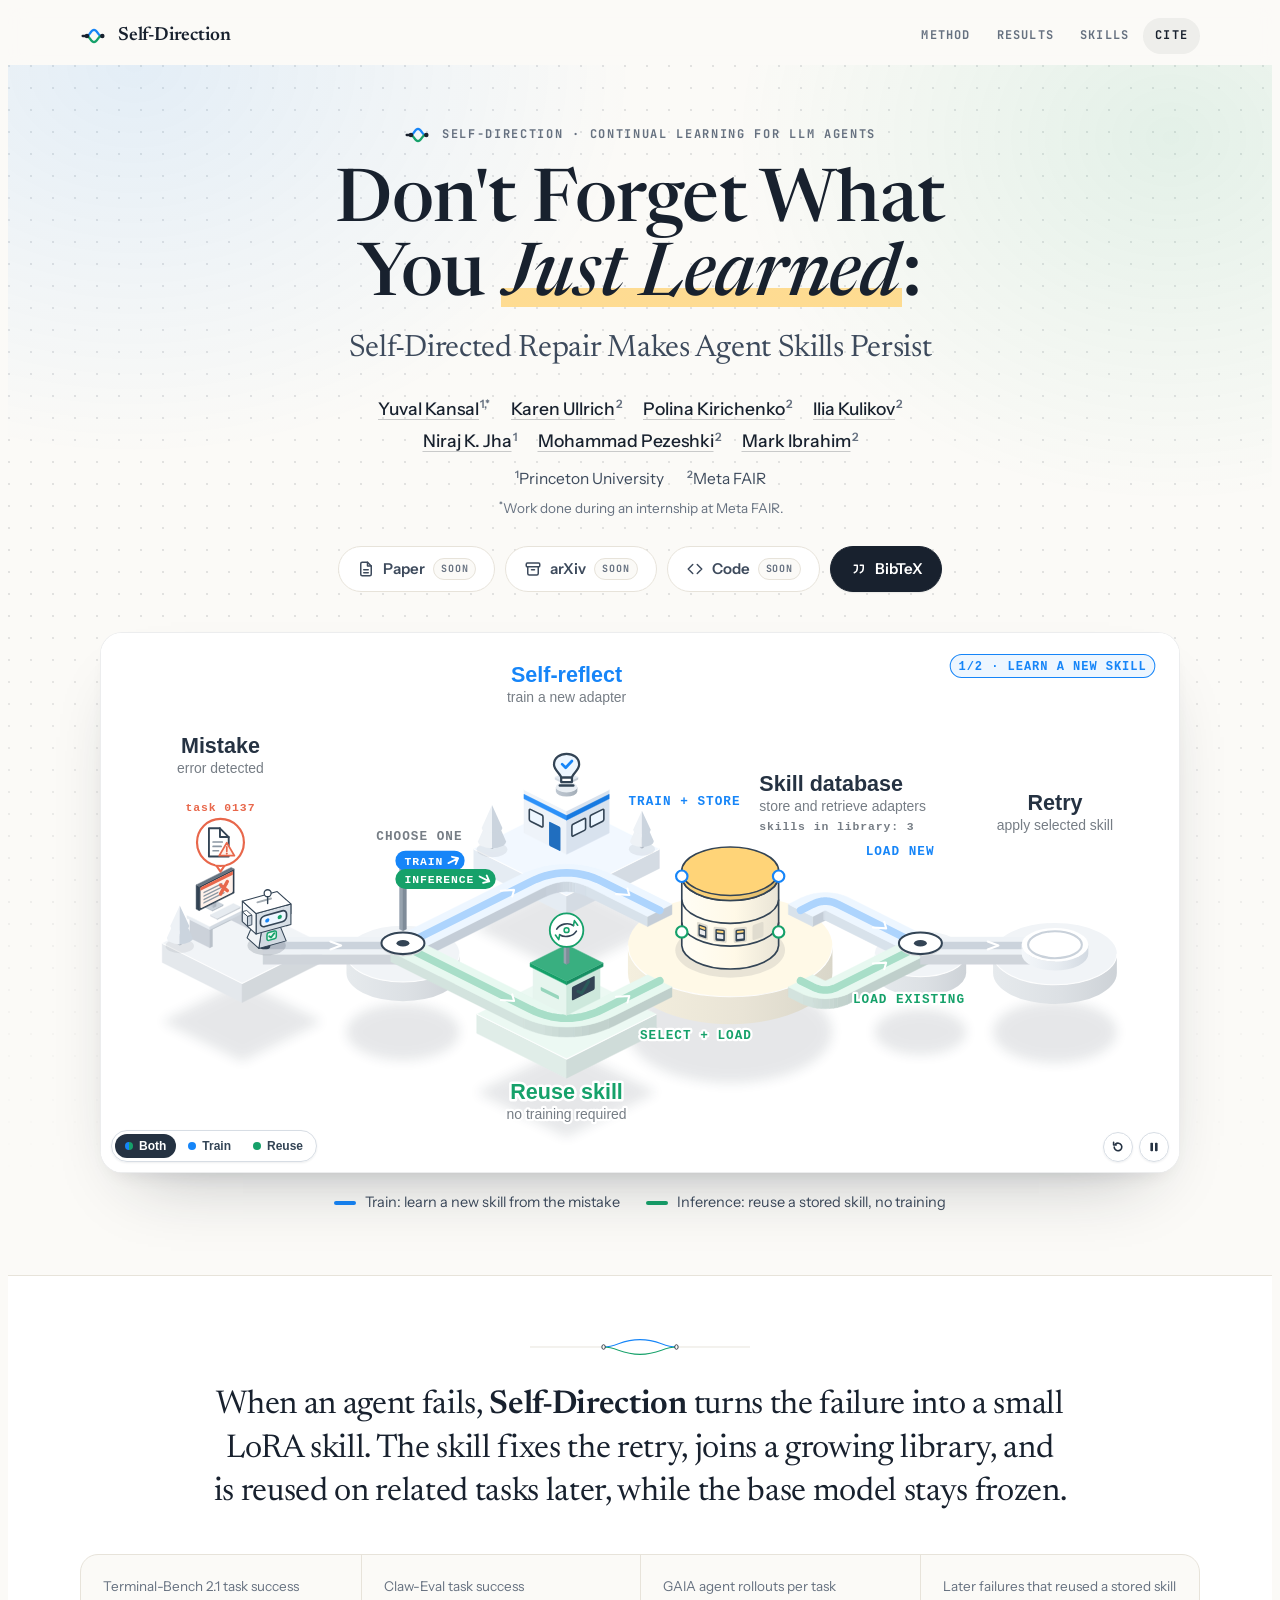
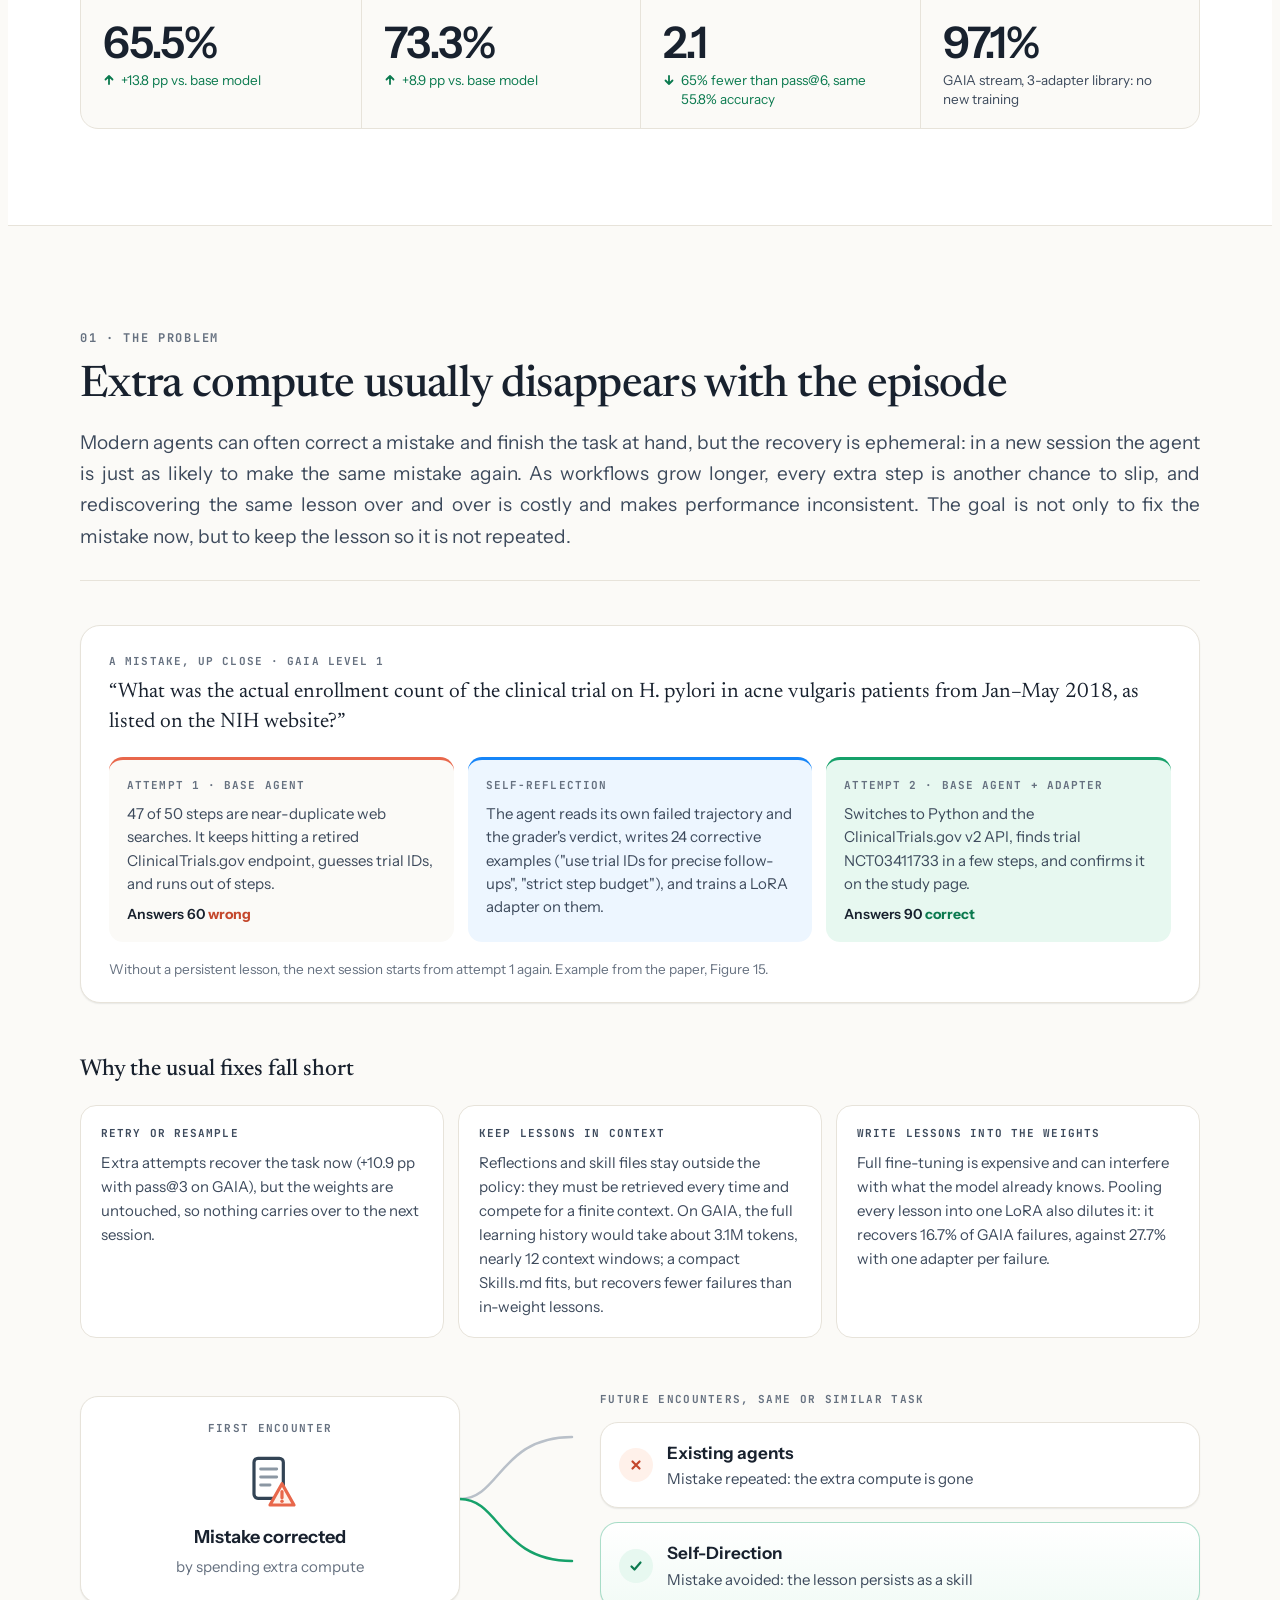
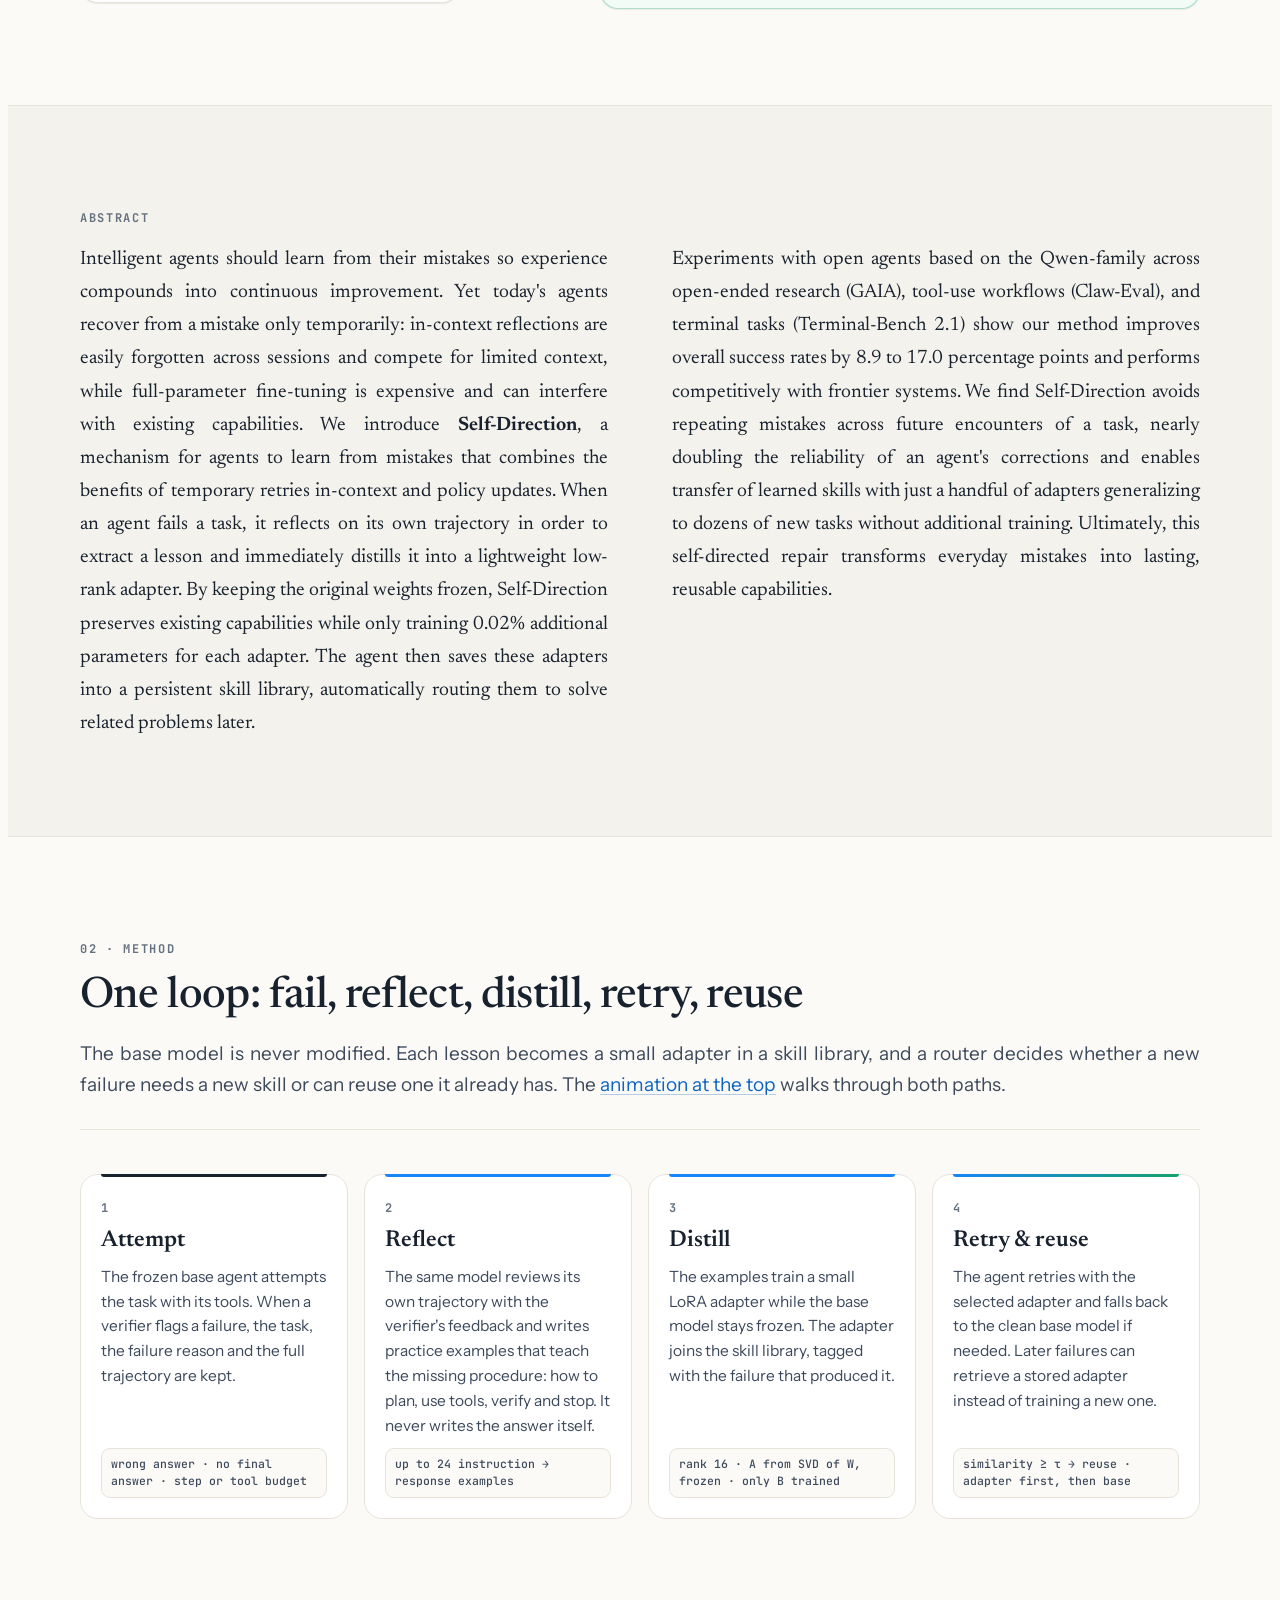
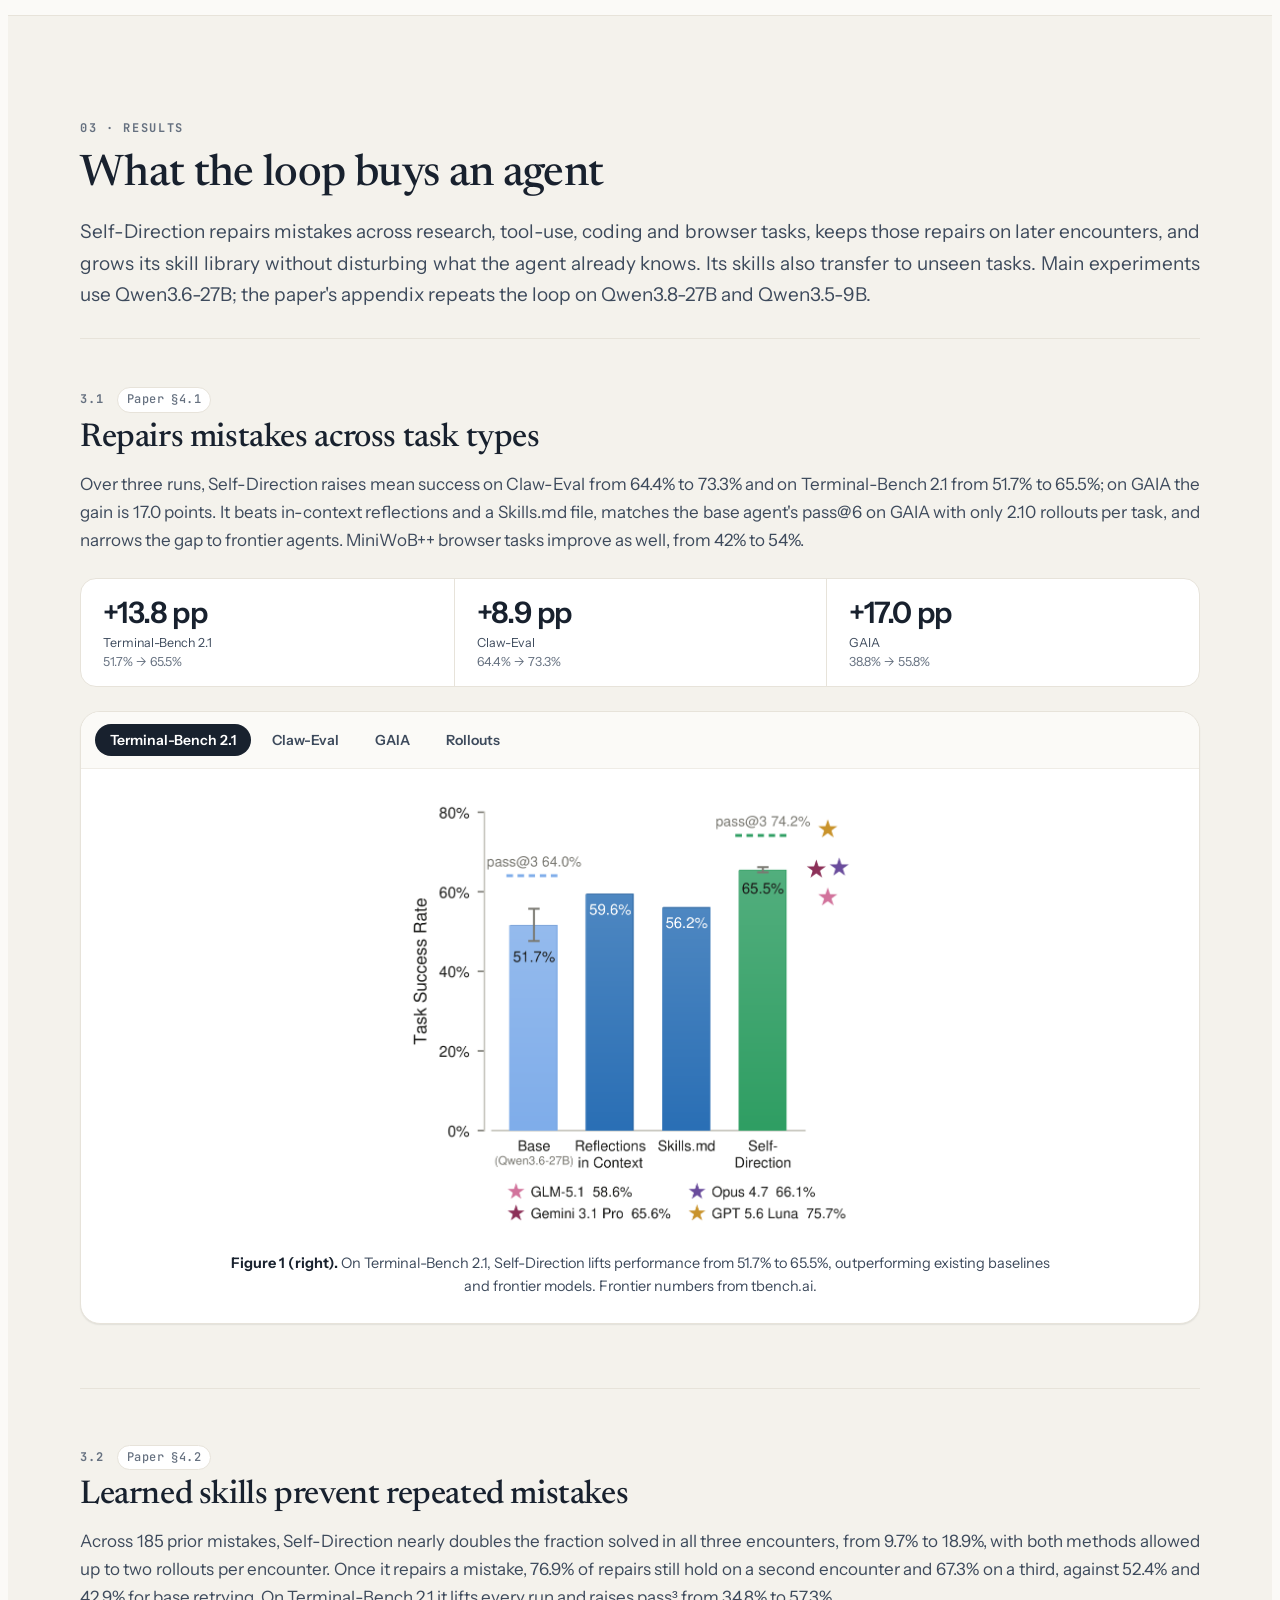
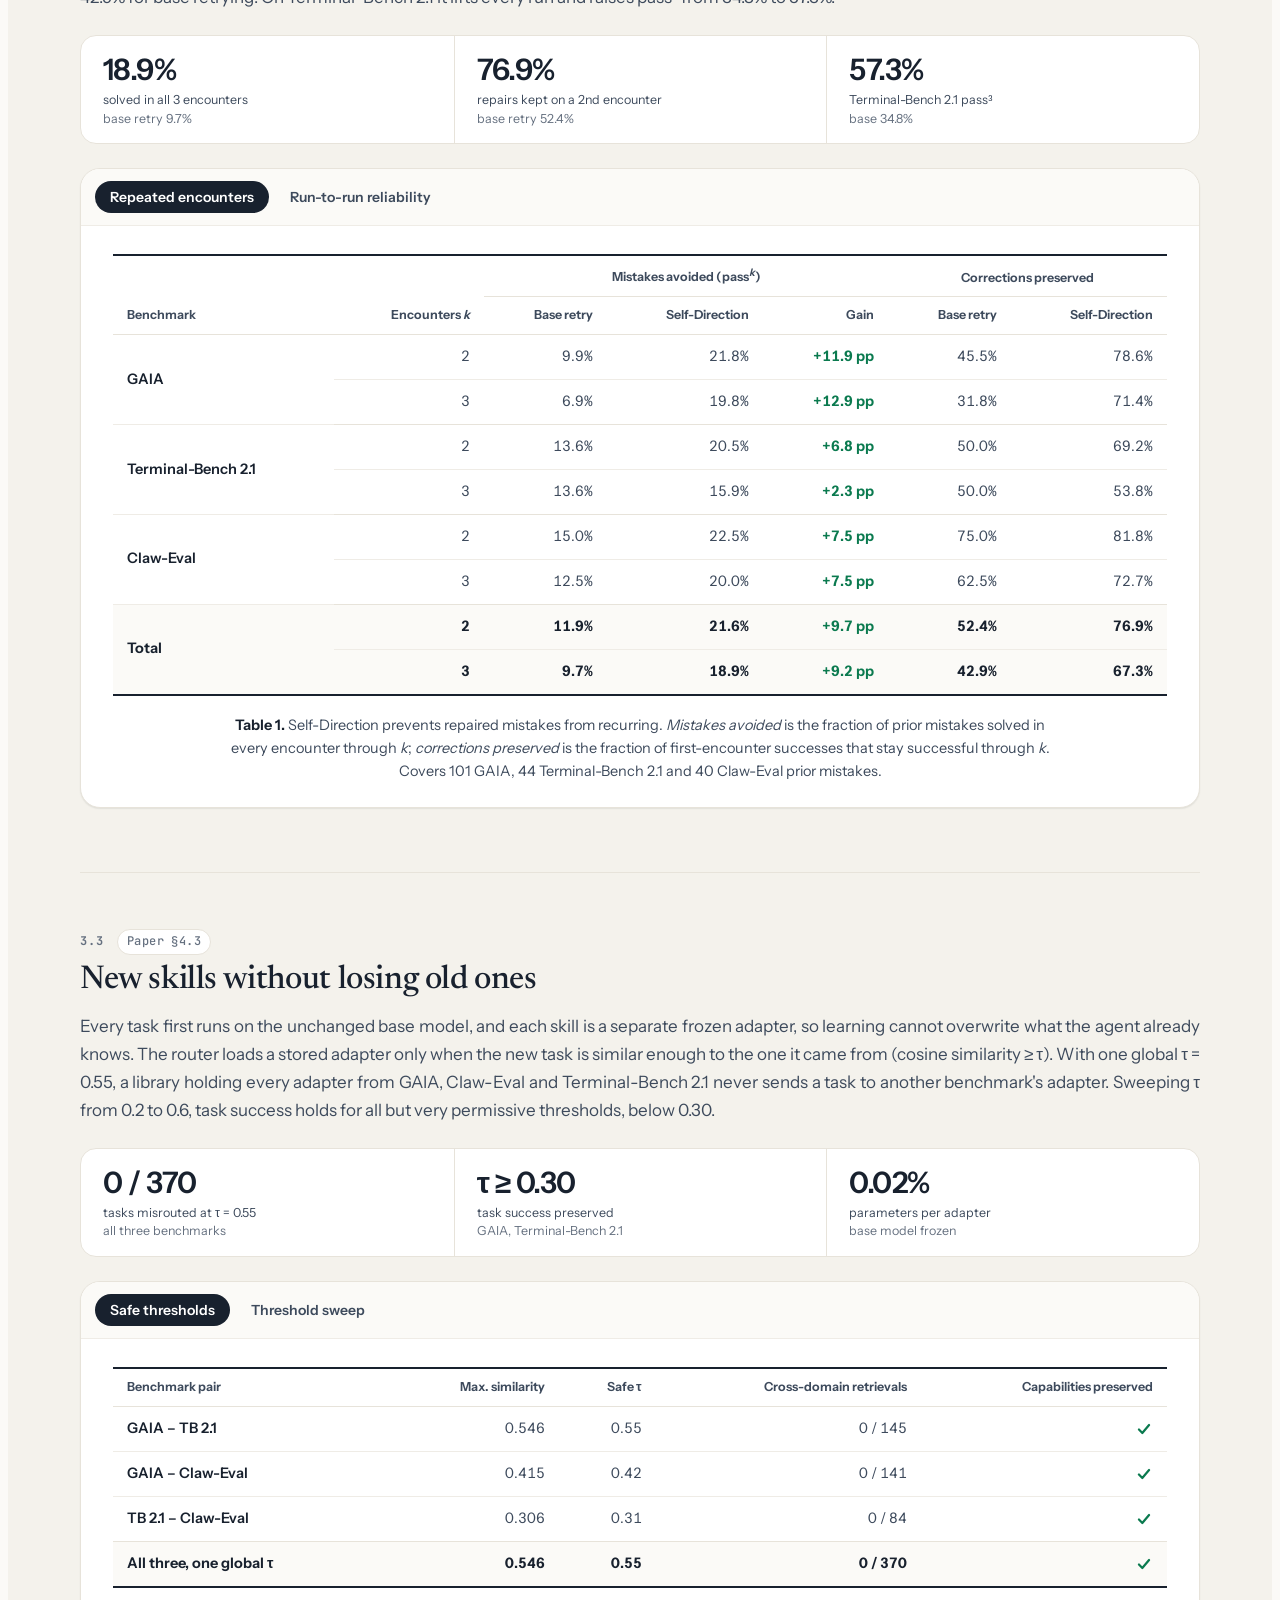
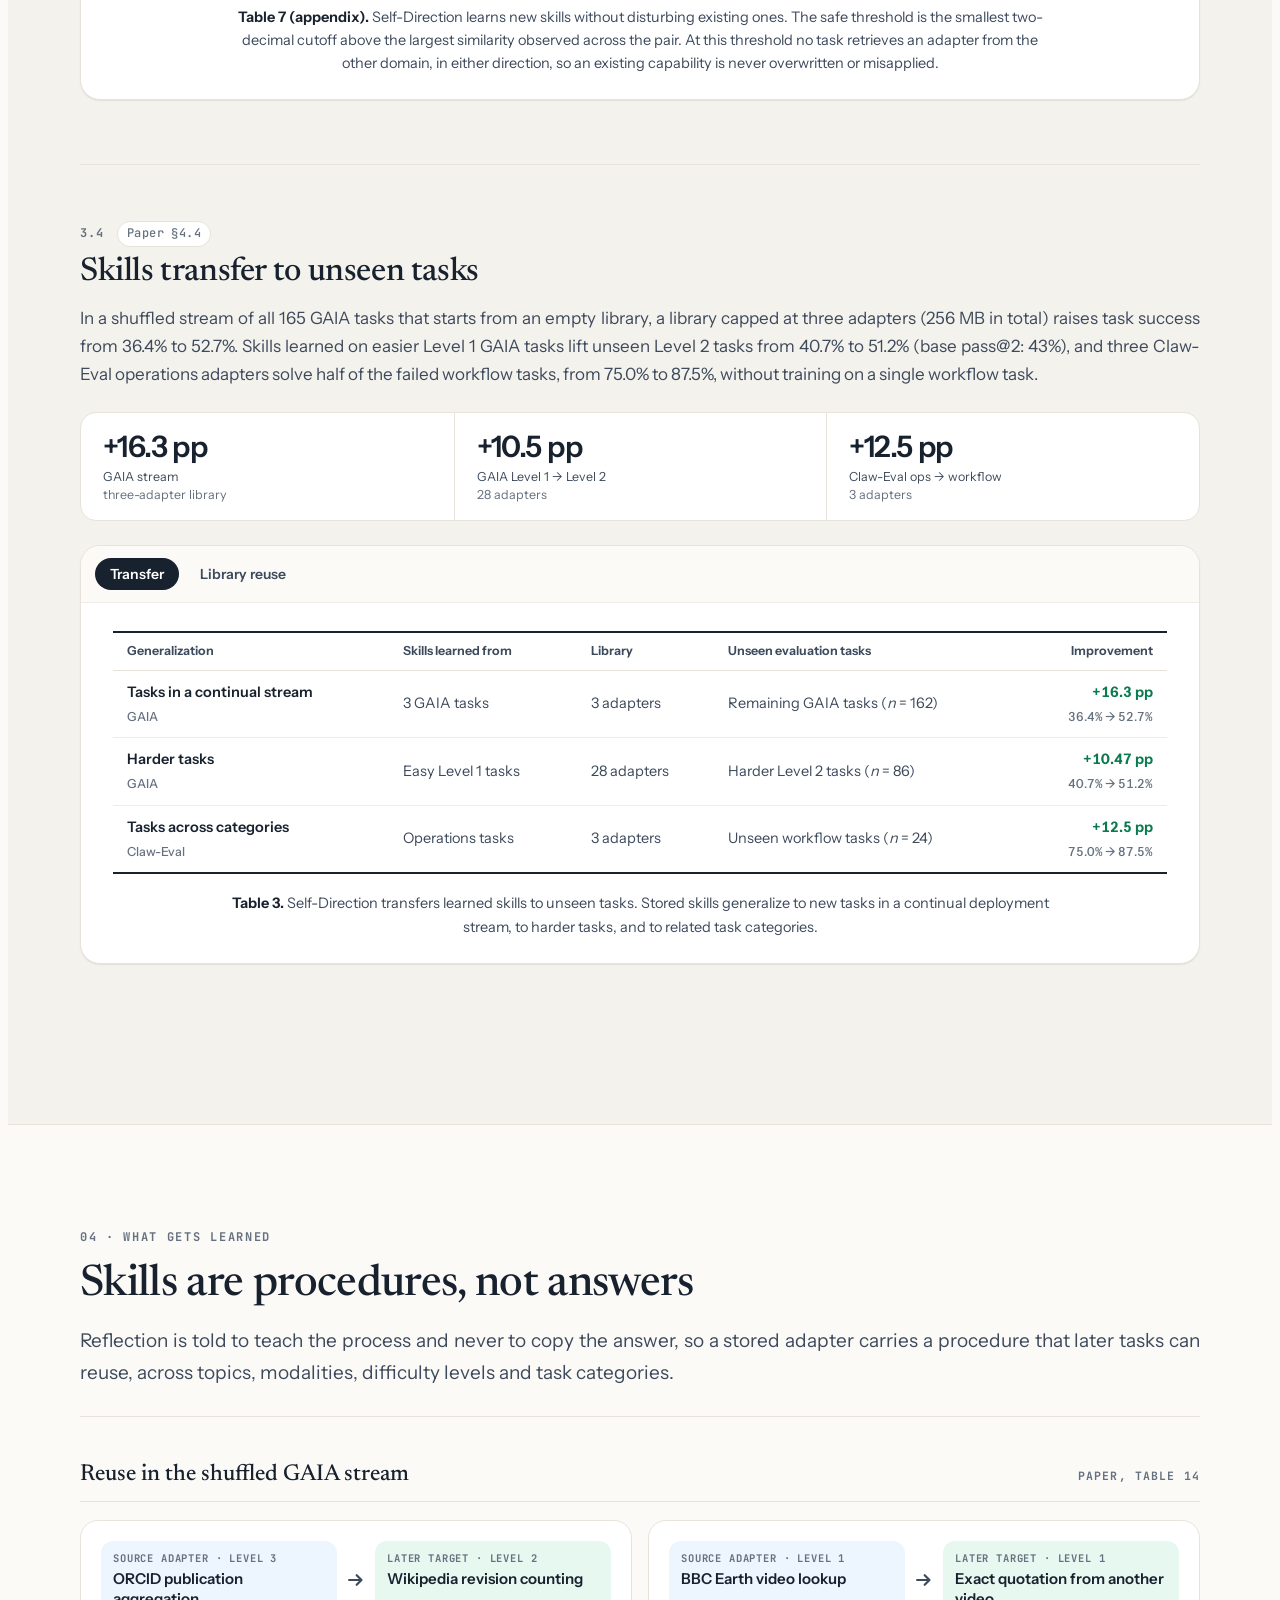
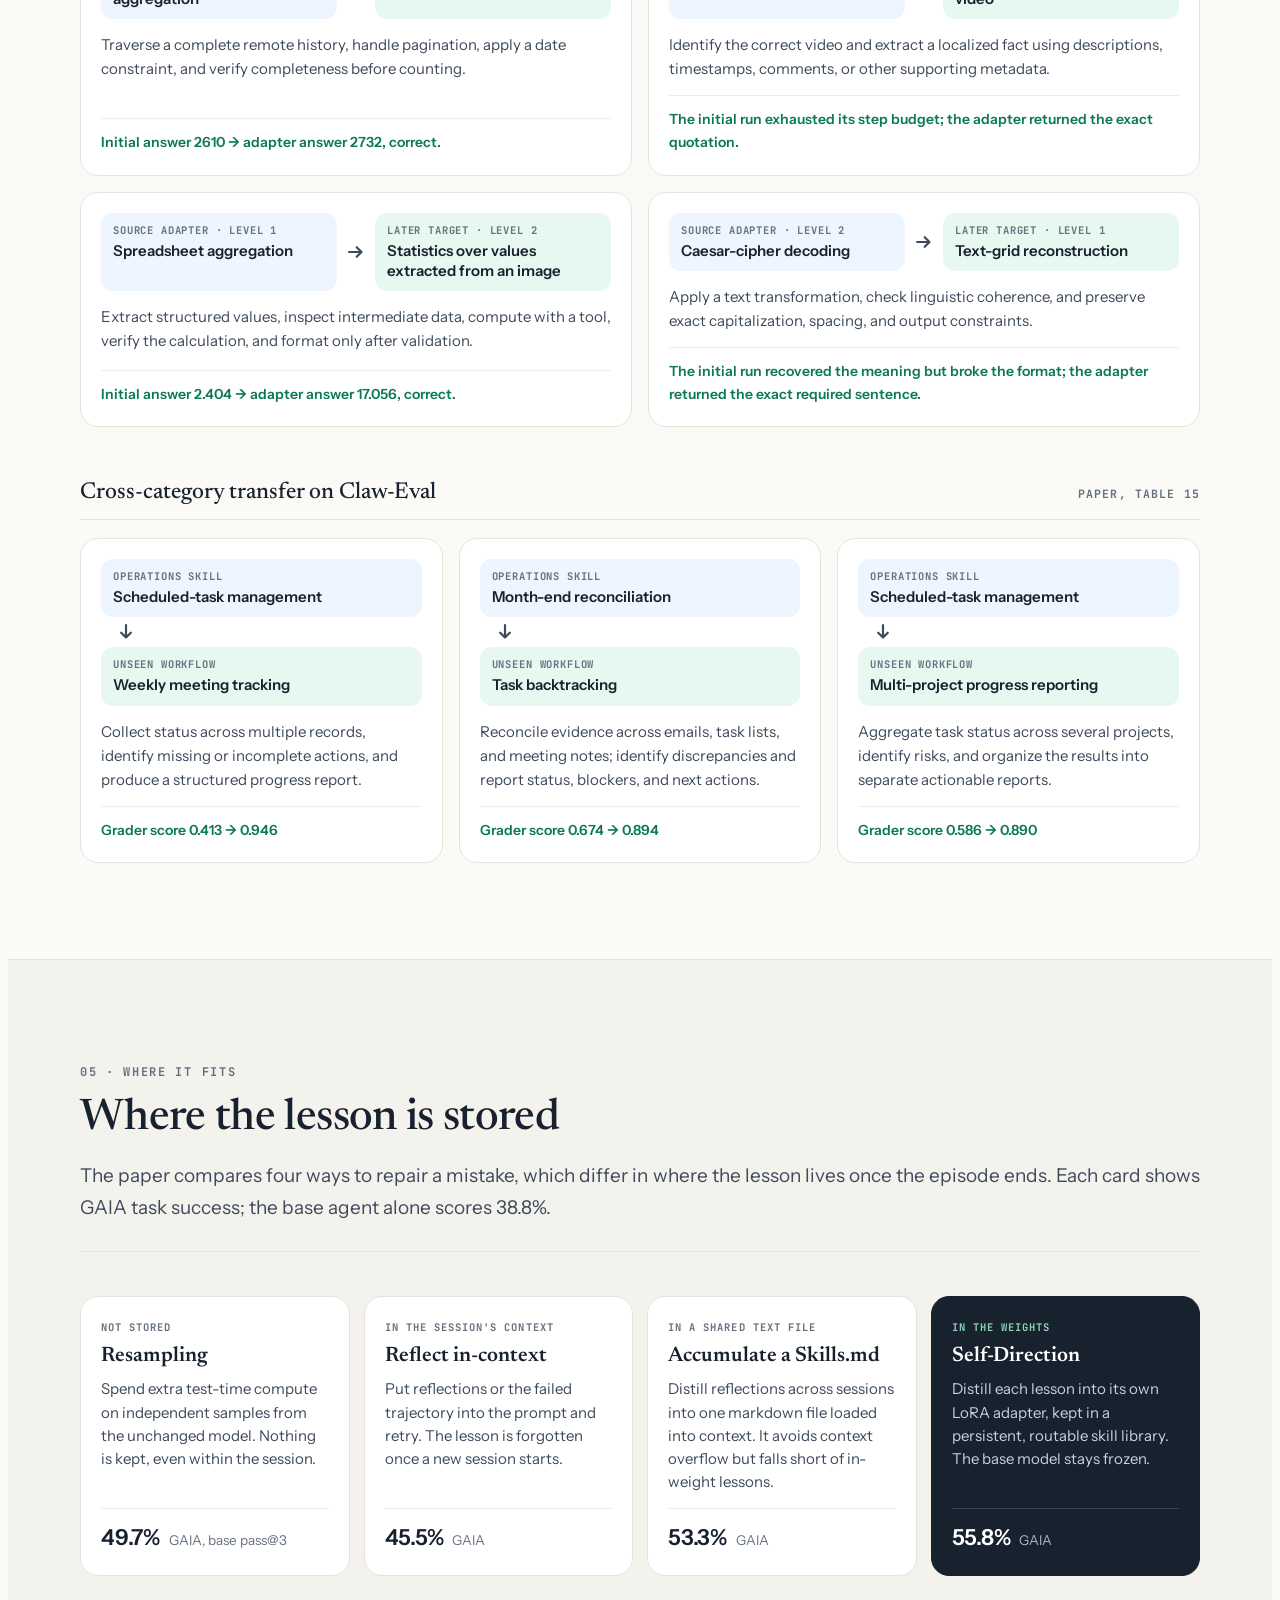
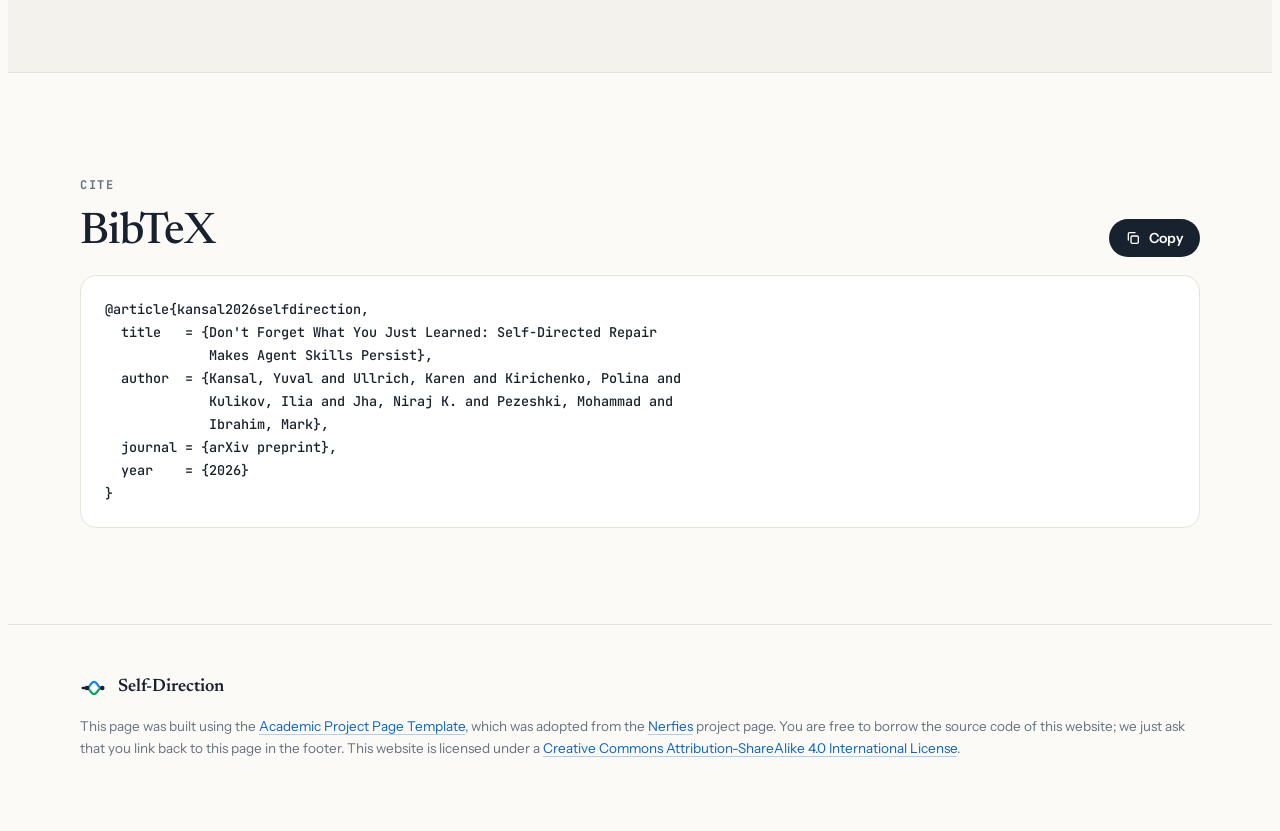
==== commit 05f74c93: "Add route toggle to animation AND expand problem section" ====
--- a/index.html
+++ b/index.html
@@ -64,7 +64,7 @@
   <link rel="preload" href="static/fonts/instrument-sans.woff2" as="font" type="font/woff2" crossorigin>
 
   <link rel="stylesheet" href="static/css/bulma.min.css">
-  <link rel="stylesheet" href="static/css/index.css?v=20261006">
+  <link rel="stylesheet" href="static/css/index.css?v=20261014">
 
   <script defer src="static/js/index.js?v=20261006"></script>
 
@@ -183,7 +183,7 @@
 
       <figure class="hero-figure">
         <div class="anim-frame">
-          <iframe src="static/animations/self-direction-loop/index.html"
+          <iframe src="static/animations/self-direction-loop/index.html?v=20261014"
                   title="Animation: the Self-Direction loop. An agent fails a task, trains or reuses a skill adapter, and retries."
                   loading="eager"></iframe>
         </div>
@@ -238,9 +238,60 @@
       <div class="section-head reveal">
         <p class="eyebrow">01 · The problem</p>
         <h2 id="problem-title">Extra compute usually disappears with the episode</h2>
-        <p class="lede">Agents can often recover from a mistake by trying again. But retries and test-time scaling leave nothing
-          behind: the next time a similar task appears, the agent makes the same mistake. Self-Direction keeps part of that
-          effort as a skill.</p>
+        <p class="lede">Modern agents can often correct a mistake and finish the task at hand, but the recovery is ephemeral: in a
+          new session the agent is just as likely to make the same mistake again. As workflows grow longer, every extra step is
+          another chance to slip, and rediscovering the same lesson over and over is costly and makes performance inconsistent.
+          The goal is not only to fix the mistake now, but to keep the lesson so it is not repeated.</p>
+      </div>
+
+      <!-- Anecdote: paper Figure 15 (GAIA Level 1) -->
+      <figure class="anecdote reveal">
+        <figcaption class="anecdote-head">
+          <span class="anecdote-kicker">A mistake, up close · GAIA Level 1</span>
+          <q>What was the actual enrollment count of the clinical trial on H. pylori in acne vulgaris patients from Jan–May 2018,
+            as listed on the NIH website?</q>
+        </figcaption>
+        <div class="anecdote-steps">
+          <div class="anecdote-step is-fail">
+            <span class="step-label">Attempt 1 · base agent</span>
+            <p>47 of 50 steps are near-duplicate web searches. It keeps hitting a retired ClinicalTrials.gov endpoint, guesses
+              trial IDs, and runs out of steps.</p>
+            <span class="step-answer">Answers 60 <b>wrong</b></span>
+          </div>
+          <div class="anecdote-step is-reflect">
+            <span class="step-label">Self-reflection</span>
+            <p>The agent reads its own failed trajectory and the grader's verdict, writes 24 corrective examples ("use trial IDs
+              for precise follow-ups", "strict step budget"), and trains a LoRA adapter on them.</p>
+          </div>
+          <div class="anecdote-step is-pass">
+            <span class="step-label">Attempt 2 · base agent + adapter</span>
+            <p>Switches to Python and the ClinicalTrials.gov v2 API, finds trial NCT03411733 in a few steps, and confirms it on the
+              study page.</p>
+            <span class="step-answer">Answers 90 <b>correct</b></span>
+          </div>
+        </div>
+        <p class="anecdote-note">Without a persistent lesson, the next session starts from attempt 1 again. Example from the paper,
+          Figure 15.</p>
+      </figure>
+
+      <h3 class="gap-title reveal">Why the usual fixes fall short</h3>
+      <div class="gap-grid reveal">
+        <div class="gap-card">
+          <span class="gap-where">Retry or resample</span>
+          <p>Extra attempts recover the task now (+10.9 pp with pass@3 on GAIA), but the weights are untouched, so nothing carries
+            over to the next session.</p>
+        </div>
+        <div class="gap-card">
+          <span class="gap-where">Keep lessons in context</span>
+          <p>Reflections and skill files stay outside the policy: they must be retrieved every time and compete for a finite
+            context. On GAIA, the full learning history would take about 3.1M tokens, nearly 12 context windows; a compact
+            Skills.md fits, but recovers fewer failures than in-weight lessons.</p>
+        </div>
+        <div class="gap-card">
+          <span class="gap-where">Write lessons into the weights</span>
+          <p>Full fine-tuning is expensive and can interfere with what the model already knows. Pooling every lesson into one
+            LoRA also dilutes it: it recovers 16.7% of GAIA failures, against 27.7% with one adapter per failure.</p>
+        </div>
       </div>
 
       <div class="encounters reveal" role="img" aria-label="On the first encounter, a mistake is corrected by spending extra compute. On future encounters, existing agents repeat the mistake, while Self-Direction avoids it.">
--- a/static/css/index.css
+++ b/static/css/index.css
@@ -763,6 +763,129 @@
 .enc-badge.is-bad svg { stroke: #C4472C; }
 .enc-badge.is-good { background: var(--green-tint); }
 .enc-badge.is-good svg { stroke: var(--green-ink); }
+
+/* problem: anecdote + why the usual fixes fall short */
+
+.anecdote {
+  margin: 0 0 48px;
+  padding: 26px 28px 22px;
+  border: 1px solid var(--rule);
+  border-radius: 20px;
+  background: var(--surface);
+  box-shadow: var(--shadow-1);
+}
+
+.anecdote-head {
+  margin-bottom: 20px;
+}
+
+.anecdote-kicker,
+.step-label,
+.gap-where {
+  display: block;
+  font-family: var(--mono);
+  font-size: 11px;
+  font-weight: 700;
+  letter-spacing: 0.1em;
+  text-transform: uppercase;
+  color: var(--muted);
+}
+
+.anecdote-head q {
+  display: block;
+  margin-top: 8px;
+  font-family: var(--serif);
+  font-size: 21px;
+  line-height: 1.4;
+  color: var(--ink);
+  quotes: "\201C" "\201D";
+}
+
+.anecdote-steps {
+  display: grid;
+  grid-template-columns: repeat(3, minmax(0, 1fr));
+  gap: 14px;
+}
+
+.anecdote-step {
+  display: flex;
+  flex-direction: column;
+  gap: 8px;
+  padding: 16px 18px;
+  border-radius: 14px;
+  background: var(--paper);
+  border-top: 3px solid var(--rule);
+}
+
+.anecdote-step p {
+  flex: 1;
+  margin: 0;
+  font-size: 15px;
+  line-height: 1.55;
+  color: var(--ink-2);
+}
+
+.anecdote-step.is-fail { border-top-color: var(--warn); }
+.anecdote-step.is-reflect { border-top-color: var(--blue); background: var(--blue-tint); }
+.anecdote-step.is-pass { border-top-color: var(--green); background: var(--green-tint); }
+
+.step-answer {
+  font-size: 14px;
+  font-weight: 600;
+  color: var(--ink);
+}
+
+.is-fail .step-answer b { color: #C4472C; }
+.is-pass .step-answer b { color: var(--green-ink); }
+
+.anecdote-note {
+  margin: 16px 0 0;
+  font-size: 13.5px;
+  color: var(--muted);
+}
+
+.gap-title {
+  margin: 0 0 16px;
+  font-family: var(--serif);
+  font-size: 23px;
+  font-weight: 500;
+  color: var(--ink);
+}
+
+.gap-grid {
+  display: grid;
+  grid-template-columns: repeat(3, minmax(0, 1fr));
+  gap: 14px;
+  margin-bottom: 52px;
+}
+
+.gap-card {
+  padding: 18px 20px;
+  border: 1px solid var(--rule);
+  border-radius: 16px;
+  background: var(--surface);
+}
+
+.gap-card .gap-where {
+  margin-bottom: 8px;
+  color: var(--ink-2);
+}
+
+.gap-card p {
+  margin: 0;
+  font-size: 15px;
+  line-height: 1.6;
+  color: var(--ink-2);
+}
+
+@media (max-width: 900px) {
+  .anecdote-steps, .gap-grid { grid-template-columns: 1fr; }
+}
+
+@media (max-width: 640px) {
+  .anecdote { padding: 20px 16px 18px; }
+  .anecdote-head q { font-size: 18px; }
+}
 
 /* ------------------------------------------------------------------ abstract */
 
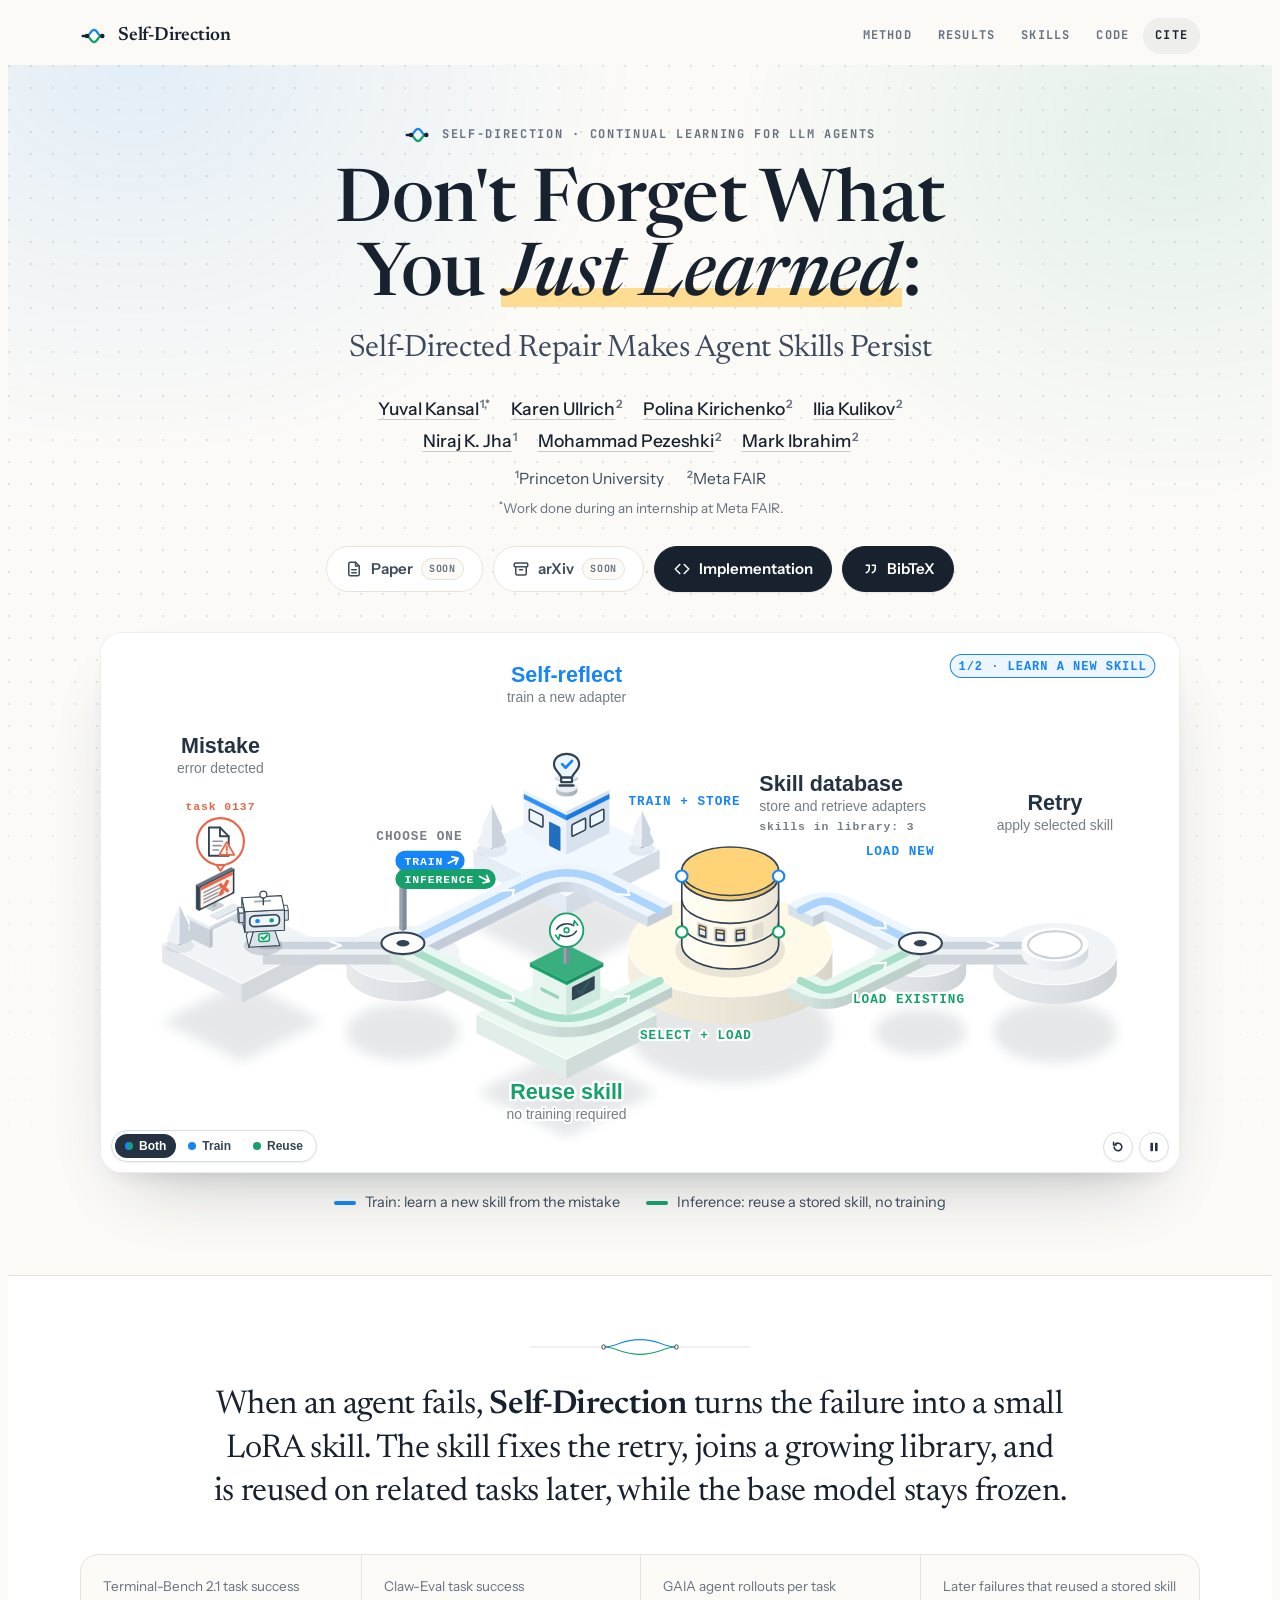
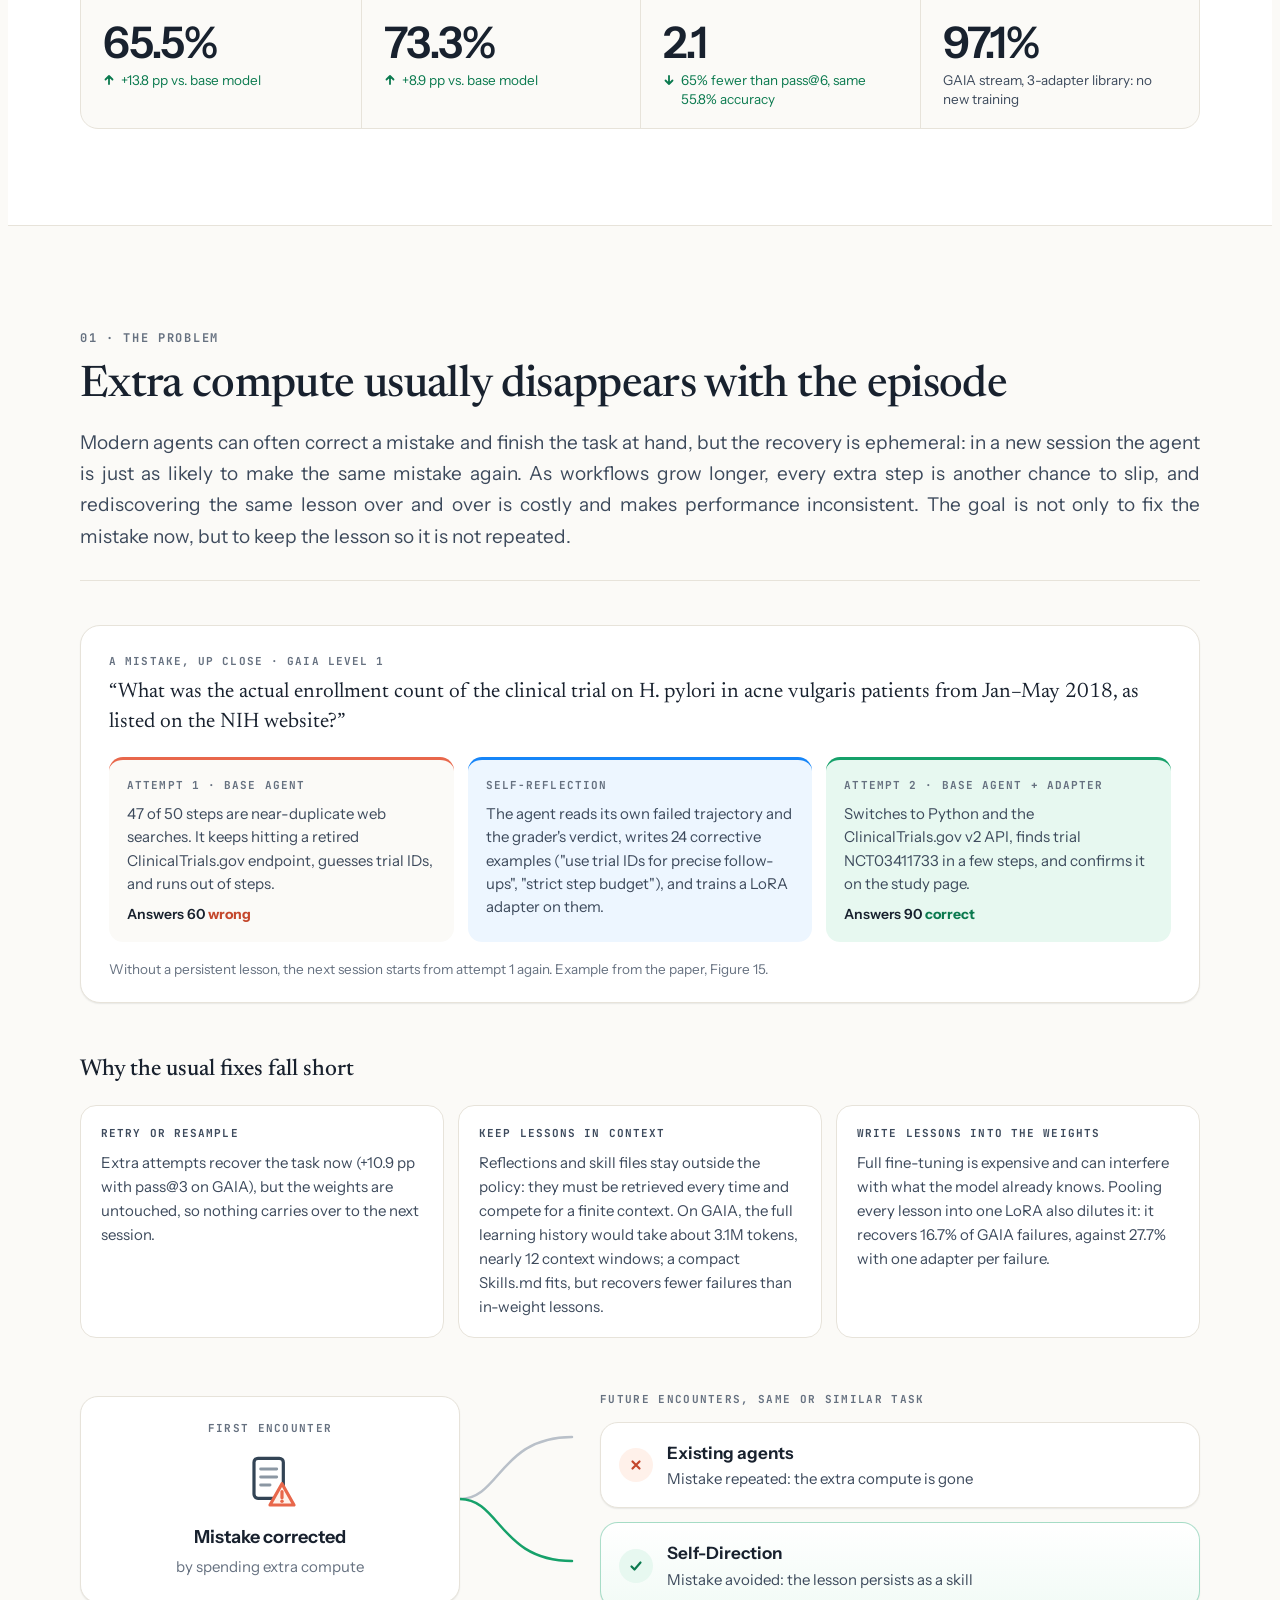
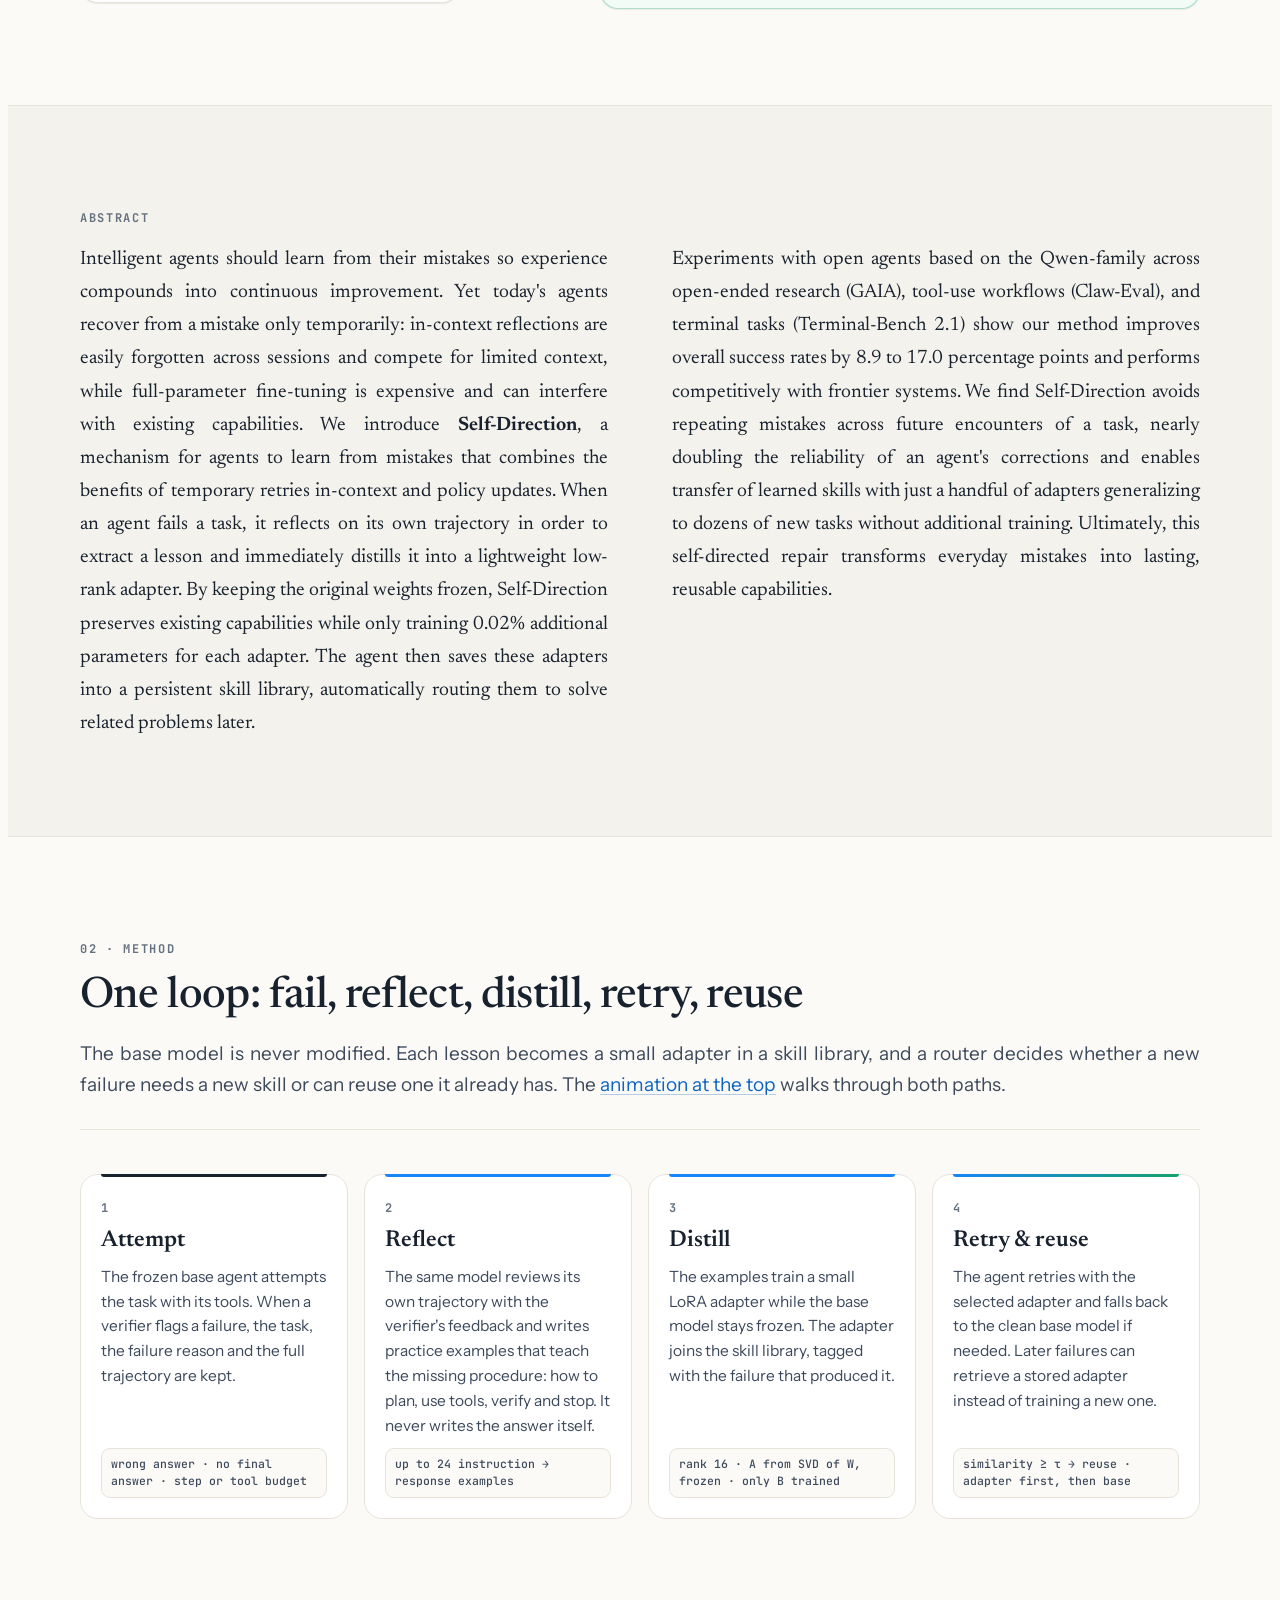
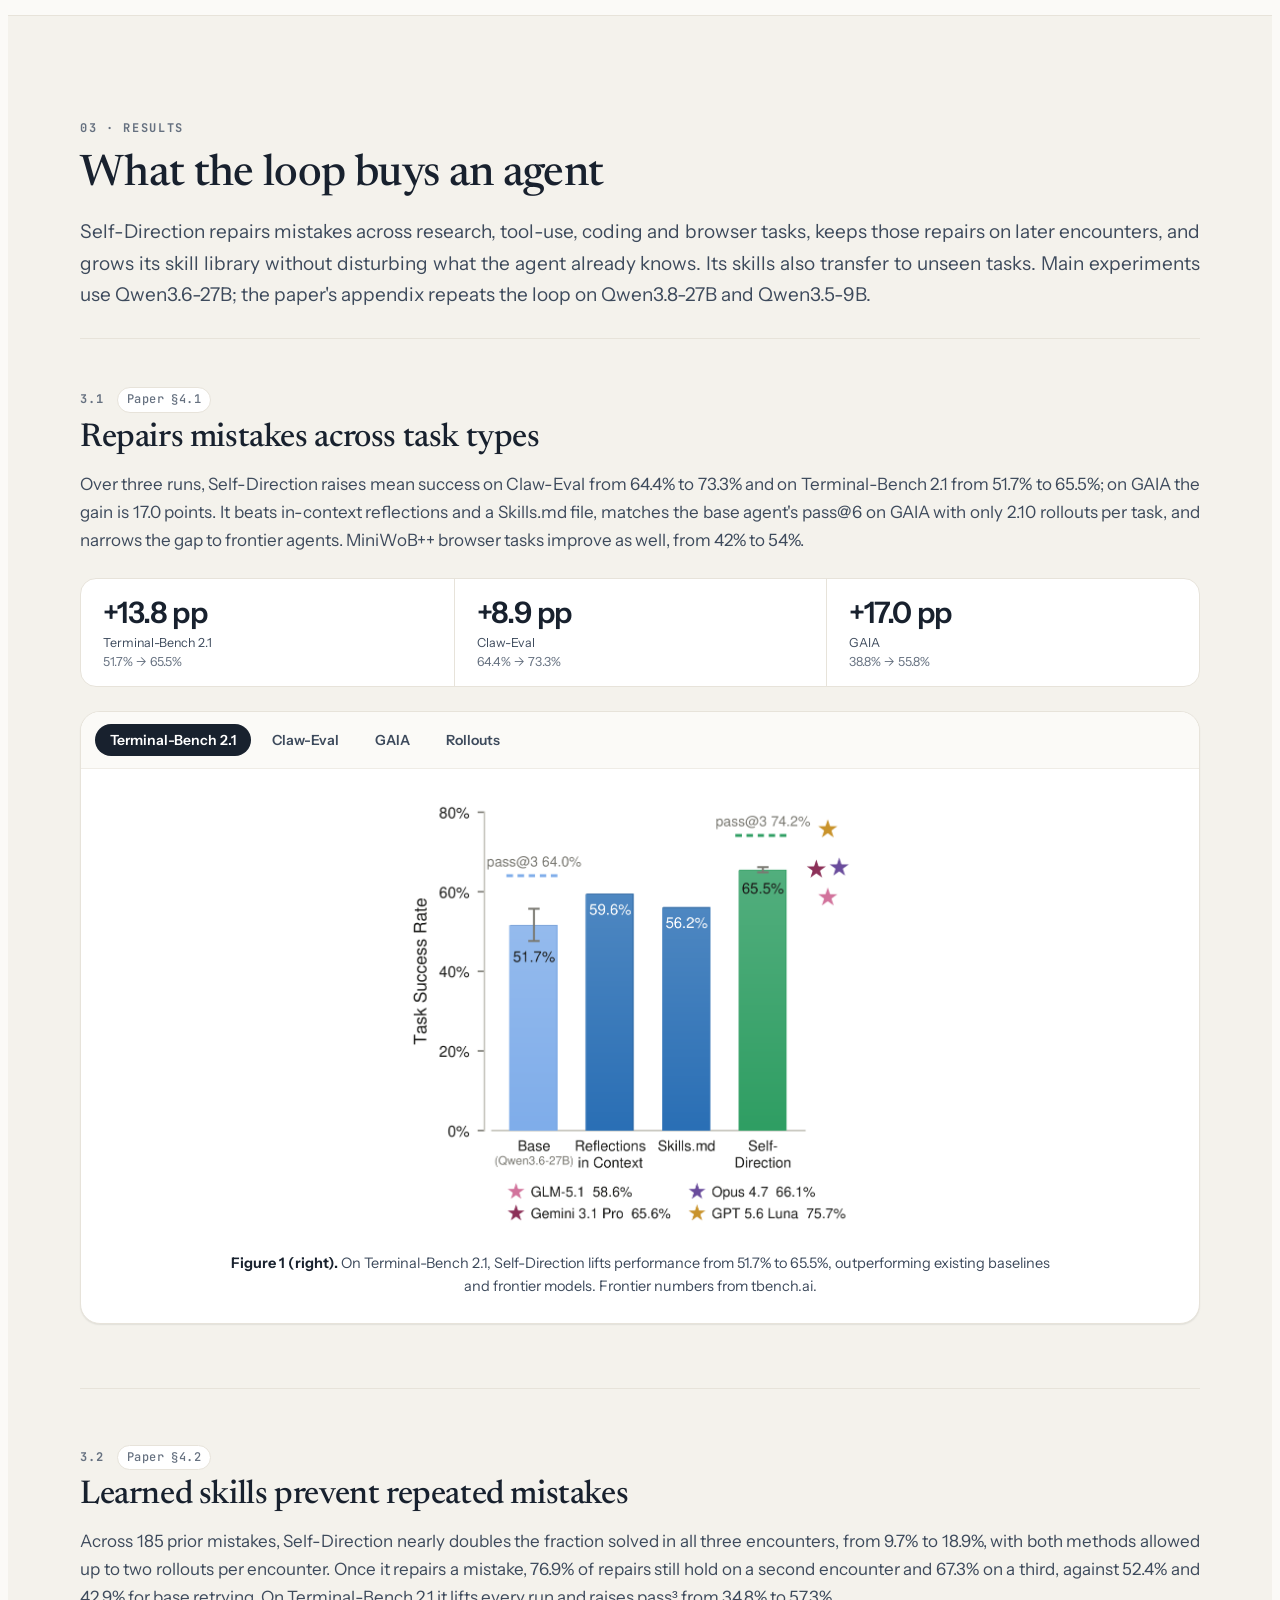
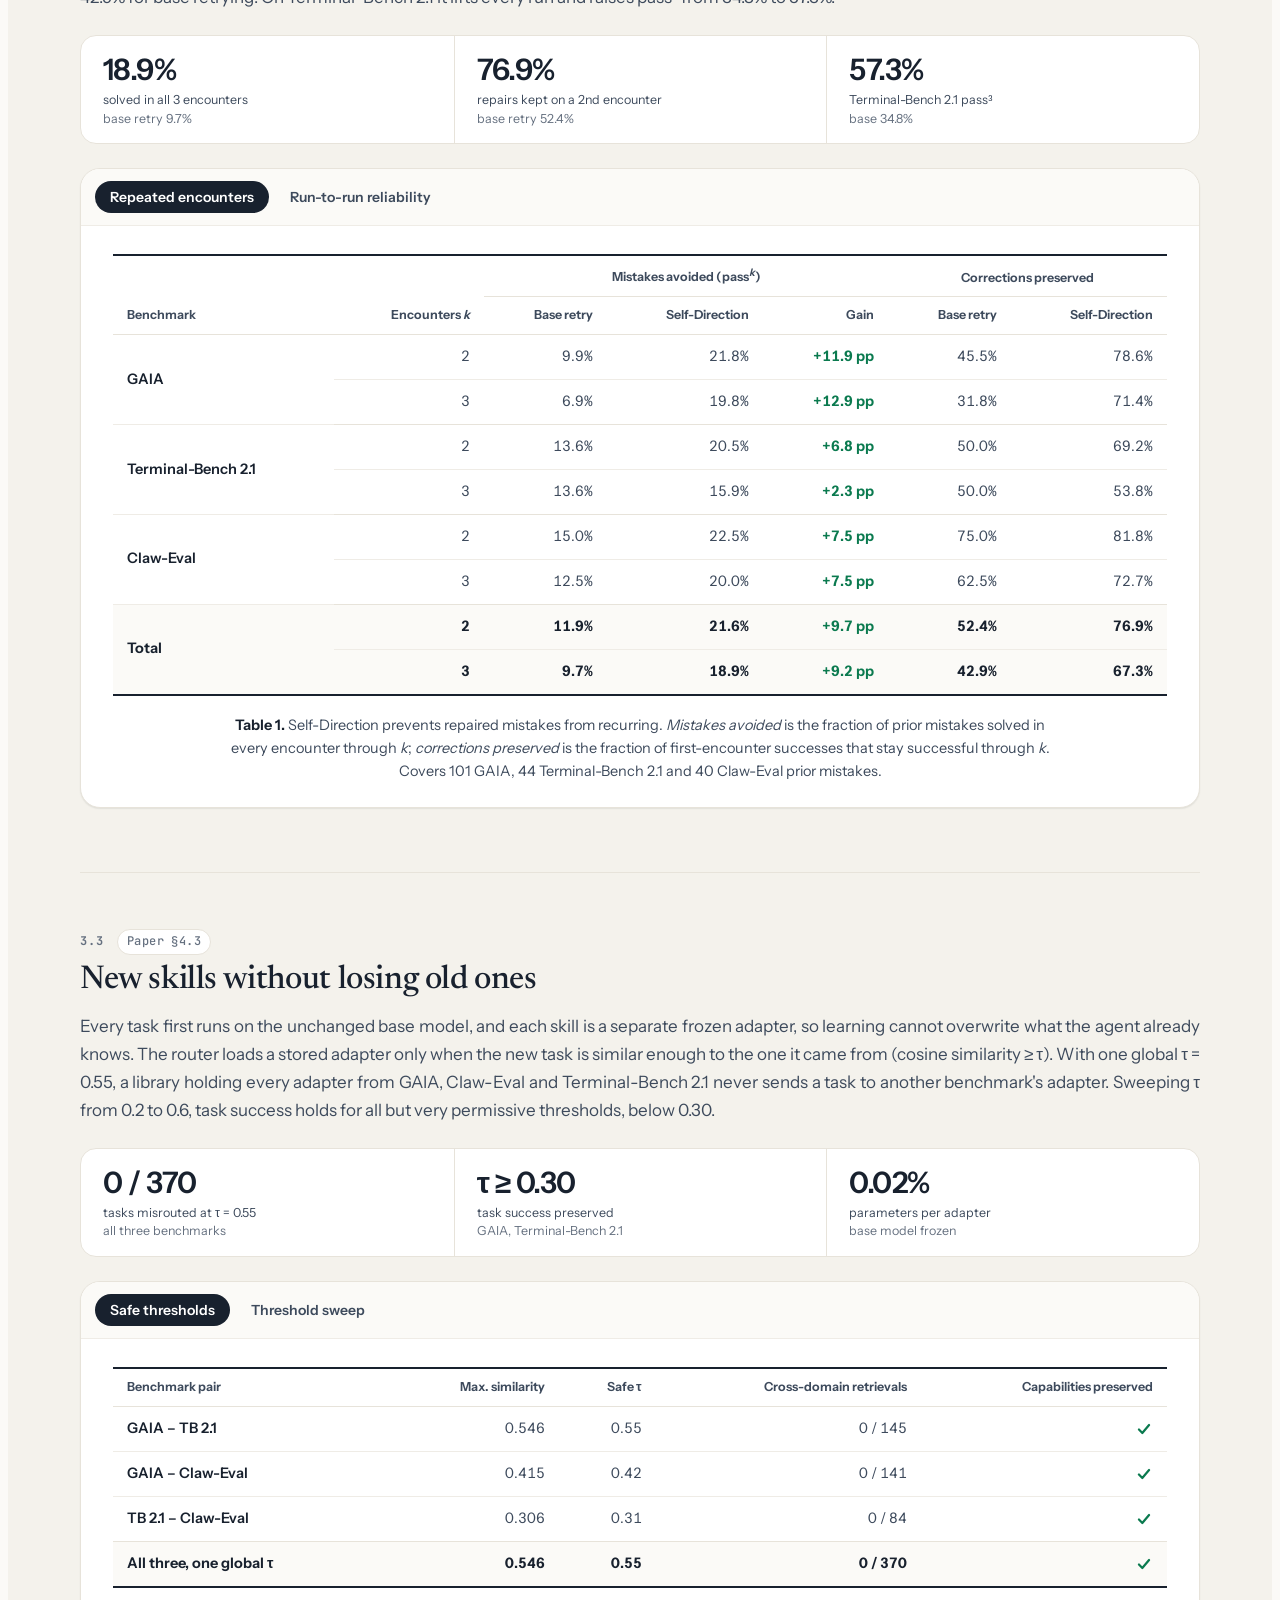
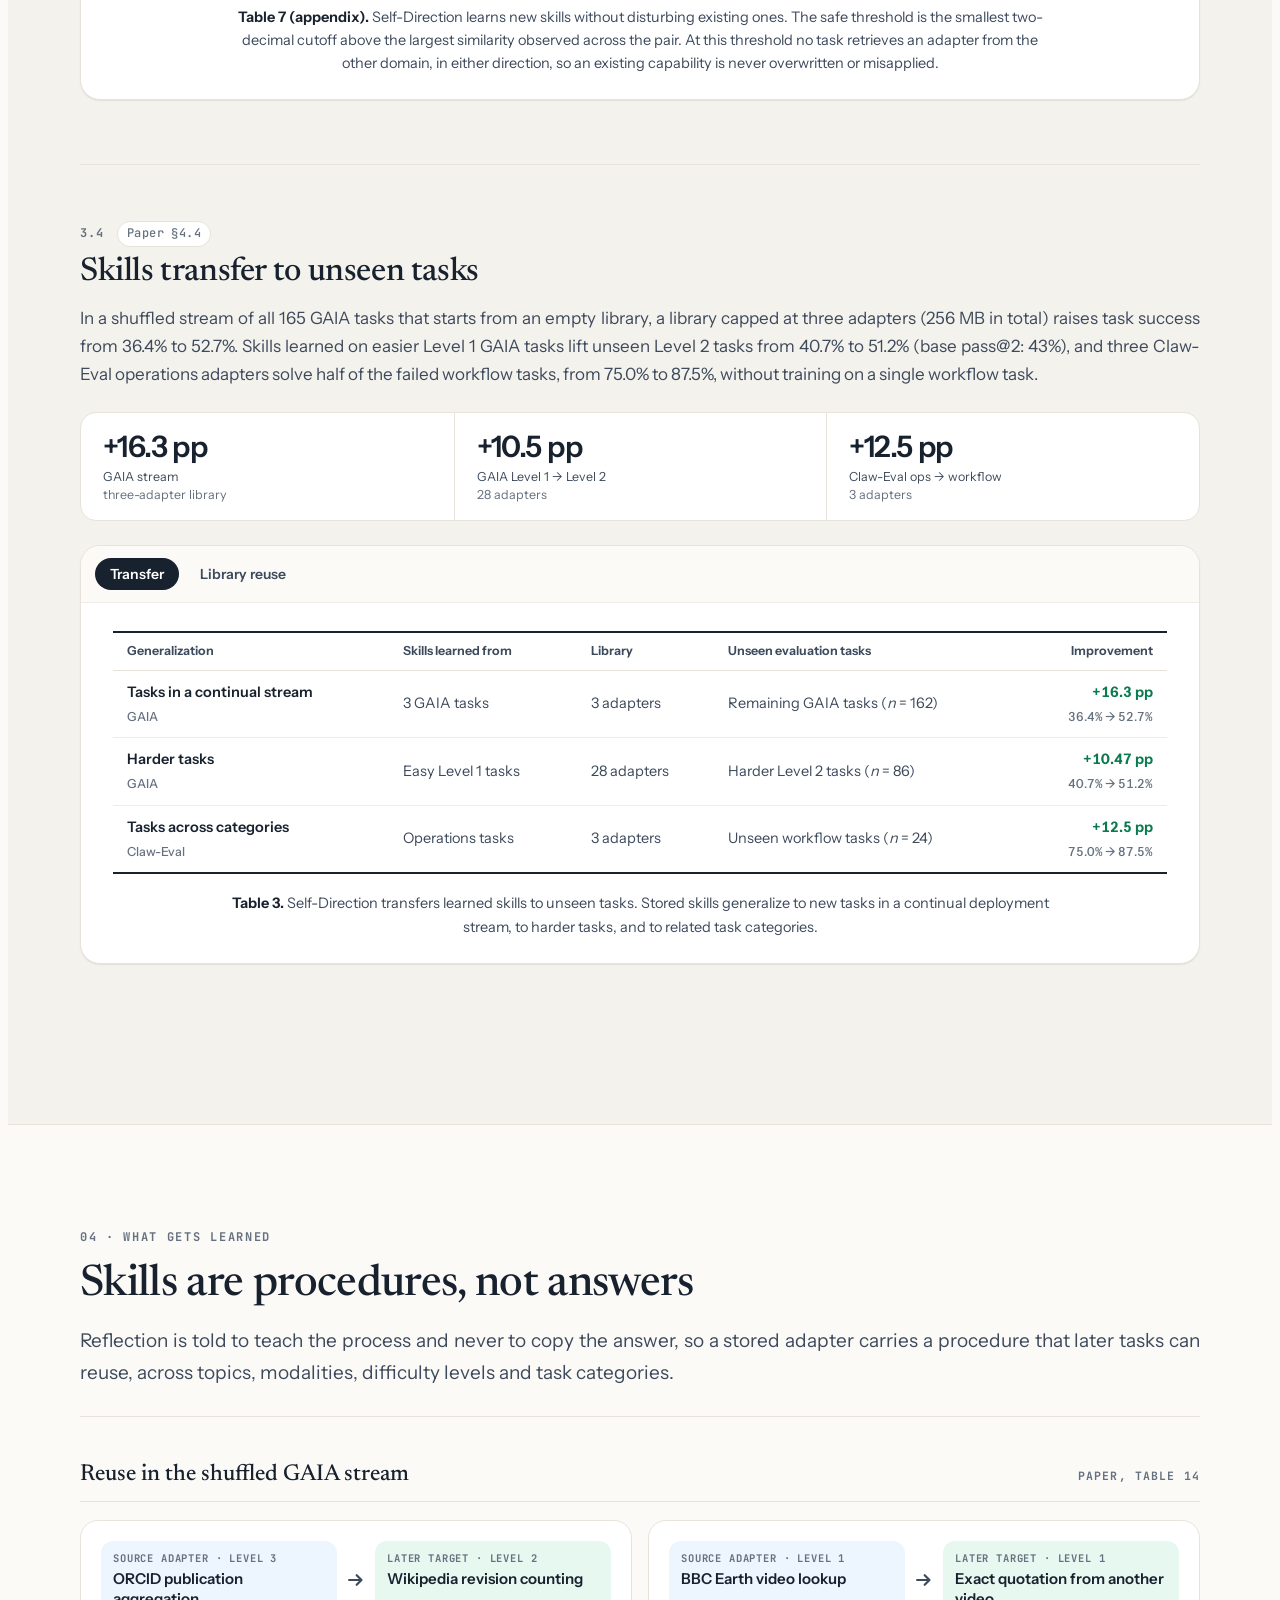
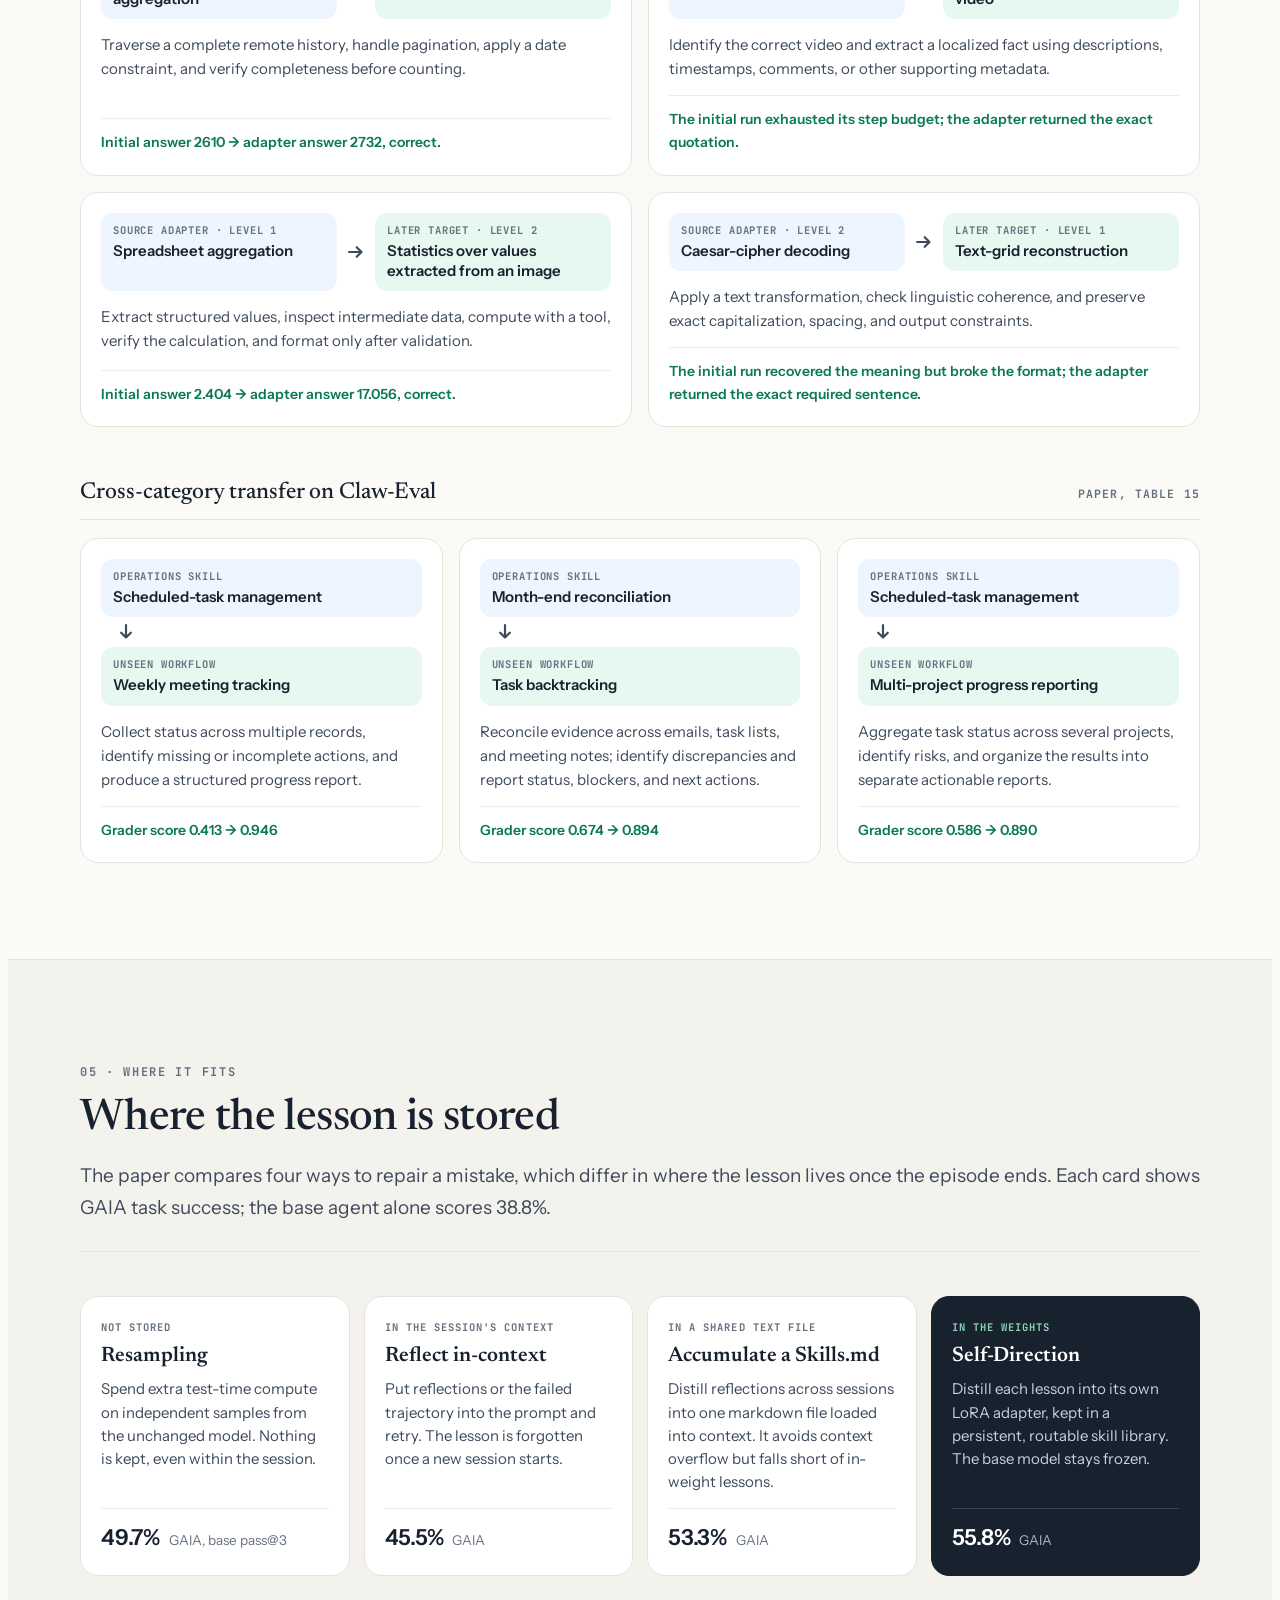
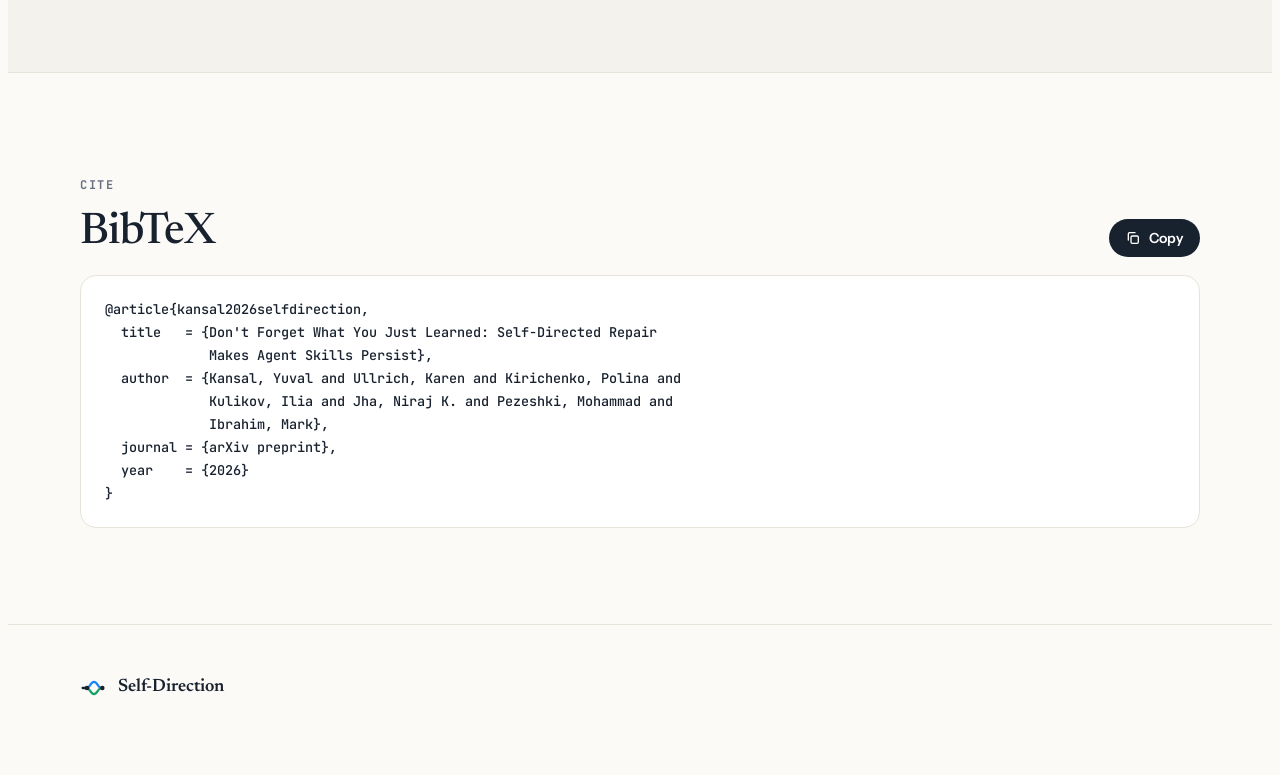
==== commit e9323ddd: "Adding an implementation page" ====
--- a/index.html
+++ b/index.html
@@ -64,7 +64,7 @@
   <link rel="preload" href="static/fonts/instrument-sans.woff2" as="font" type="font/woff2" crossorigin>
 
   <link rel="stylesheet" href="static/css/bulma.min.css">
-  <link rel="stylesheet" href="static/css/index.css?v=20261014">
+  <link rel="stylesheet" href="static/css/index.css?v=20261017">
 
   <script defer src="static/js/index.js?v=20261006"></script>
 
@@ -124,6 +124,7 @@
         <a href="#method">Method</a>
         <a href="#results">Results</a>
         <a href="#skills">Skills</a>
+        <a href="implementation.html">Code</a>
         <a href="#bibtex">Cite</a>
       </nav>
     </div>
@@ -171,9 +172,9 @@
           <svg viewBox="0 0 24 24" aria-hidden="true"><rect x="3" y="4" width="18" height="5" rx="1.5"/><path d="M5 9v9a2 2 0 0 0 2 2h10a2 2 0 0 0 2-2V9M10 13h4"/></svg>
           <span>arXiv</span><span class="soon">soon</span>
         </a>
-        <a class="pill-btn is-soon" href="#" aria-disabled="true">
+        <a class="pill-btn" href="implementation.html">
           <svg viewBox="0 0 24 24" aria-hidden="true"><path d="M9 18l-6-6 6-6M15 6l6 6-6 6"/></svg>
-          <span>Code</span><span class="soon">soon</span>
+          <span>Implementation</span>
         </a>
         <a class="pill-btn" href="#bibtex">
           <svg viewBox="0 0 24 24" aria-hidden="true"><path d="M7 7h4v4c0 3-1.5 5-4 6M15 7h4v4c0 3-1.5 5-4 6"/></svg>
@@ -839,12 +840,6 @@
         <svg class="brand-mark" aria-hidden="true"><use href="#fork-mark"/></svg>
         <span>Self-Direction</span>
       </div>
-      <p>
-        This page was built using the <a href="https://github.com/eliahuhorwitz/Academic-project-page-template" target="_blank" rel="noopener">Academic Project Page Template</a>,
-        which was adopted from the <a href="https://nerfies.github.io" target="_blank" rel="noopener">Nerfies</a> project page.
-        You are free to borrow the source code of this website; we just ask that you link back to this page in the footer.
-        This website is licensed under a <a rel="license noopener" href="http://creativecommons.org/licenses/by-sa/4.0/" target="_blank">Creative Commons Attribution-ShareAlike 4.0 International License</a>.
-      </p>
     </div>
   </footer>
 
--- a/static/css/index.css
+++ b/static/css/index.css
@@ -1718,3 +1718,233 @@
   html.js .reveal { opacity: 1; transform: none; }
   html.js .figitem[hidden] { display: block !important; }
 }
+
+/* ------------------------------------------------------------------ implementation page */
+
+.impl-hero {
+  padding: 64px 0 56px;
+}
+
+.impl-title {
+  margin: 4px 0 18px;
+  font-family: var(--serif);
+  font-size: clamp(2.3rem, 5vw, 3.8rem);
+  font-weight: 500;
+  line-height: 1.05;
+  letter-spacing: -0.02em;
+  color: var(--ink);
+}
+
+.impl-lede {
+  margin: 0 0 26px;
+  font-size: 19px;
+  line-height: 1.65;
+  color: var(--ink-2);
+  text-align: justify;
+  hyphens: auto;
+}
+
+.stack {
+  display: flex;
+  flex-wrap: wrap;
+  gap: 10px;
+  margin: 0;
+  padding: 0;
+  list-style: none;
+}
+
+.stack li {
+  padding: 8px 14px;
+  border: 1px solid var(--rule);
+  border-radius: 999px;
+  background: var(--surface);
+  font-size: 14px;
+  color: var(--ink-2);
+}
+
+.stack b {
+  font-weight: 650;
+  color: var(--ink);
+}
+
+.code-card {
+  margin: 0;
+  overflow: hidden;
+  border: 1px solid #1E2938;
+  border-radius: 16px;
+  background: #121A26;
+  box-shadow: var(--shadow-2);
+}
+
+.code-head {
+  display: flex;
+  align-items: center;
+  justify-content: space-between;
+  gap: 12px;
+  padding: 10px 16px;
+  border-bottom: 1px solid #223044;
+  background: #172131;
+}
+
+.code-file {
+  font-family: var(--mono);
+  font-size: 12.5px;
+  font-weight: 700;
+  color: #DCE6F2;
+}
+
+.code-tag {
+  padding: 3px 9px;
+  border: 1px solid #2E3E55;
+  border-radius: 999px;
+  font-family: var(--mono);
+  font-size: 10.5px;
+  font-weight: 700;
+  letter-spacing: 0.06em;
+  text-transform: uppercase;
+  color: #8FA3BC;
+}
+
+pre.code {
+  margin: 0;
+  padding: 18px 20px 20px;
+  overflow-x: auto;
+  background: transparent;
+  font-family: var(--mono);
+  font-size: 13px;
+  line-height: 1.65;
+  color: #D6E1EE;
+  white-space: pre;
+}
+
+pre.code code {
+  padding: 0;
+  background: none;
+  color: inherit;
+  font: inherit;
+}
+
+.tok-com { color: #7D8FA7; font-style: italic; }
+.tok-str { color: #9BD8B2; }
+.tok-kw  { color: #8AB8FF; font-weight: 700; }
+.tok-num { color: #F5C978; }
+.tok-fn  { color: #F2F5F9; font-weight: 700; }
+
+.impl-step {
+  display: grid;
+  grid-template-columns: minmax(0, 1fr);
+  gap: 22px;
+  padding: 44px 0;
+  border-top: 1px solid var(--rule);
+}
+
+.section-head + .impl-step {
+  padding-top: 4px;
+  border-top: 0;
+}
+
+.impl-step-text h3 {
+  margin: 0 0 12px;
+  font-family: var(--serif);
+  font-size: 1.75rem;
+  font-weight: 500;
+  line-height: 1.15;
+  color: var(--ink);
+}
+
+.impl-step-text p {
+  margin: 0 0 12px;
+  text-align: justify;
+  hyphens: auto;
+  font-size: 17px;
+  line-height: 1.65;
+  color: var(--ink-2);
+}
+
+.impl-note {
+  padding: 10px 14px;
+  border-left: 3px solid var(--blue);
+  border-radius: 0 10px 10px 0;
+  background: var(--blue-tint);
+  font-size: 14px !important;
+}
+
+.impl-note code {
+  padding: 1px 5px;
+  border-radius: 4px;
+  background: rgba(255, 255, 255, 0.7);
+  font-family: var(--mono);
+  font-size: 0.9em;
+  color: var(--ink);
+}
+
+.settings-table td:last-child {
+  color: var(--ink);
+}
+
+@media (max-width: 900px) {
+}
+
+@media (max-width: 640px) {
+  .impl-hero { padding: 40px 0 36px; }
+  pre.code { font-size: 12px; padding: 14px; }
+}
+
+/* back-to-project-page button (implementation page) */
+.back-btn {
+  display: inline-flex;
+  align-items: center;
+  gap: 6px;
+  padding: 8px 15px 8px 11px;
+  border-radius: 999px;
+  background: var(--ink);
+  color: #fff;
+  font-size: 14px;
+  font-weight: 600;
+  text-decoration: none;
+  white-space: nowrap;
+  box-shadow: var(--shadow-1);
+  transition: background 0.2s, transform 0.2s var(--ease);
+}
+
+.back-btn:hover {
+  color: #fff;
+  background: #0E151F;
+  transform: translateX(-2px);
+}
+
+.back-btn svg {
+  width: 16px;
+  height: 16px;
+  fill: none;
+  stroke: currentColor;
+  stroke-width: 2.2;
+  stroke-linecap: round;
+  stroke-linejoin: round;
+}
+
+.back-btn.back-btn-hero {
+  display: flex;
+  width: fit-content;
+  margin-bottom: 26px;
+  background: var(--surface);
+  color: var(--ink);
+  border: 1px solid var(--rule);
+}
+
+.back-btn.back-btn-hero:hover {
+  color: var(--ink);
+  background: var(--paper-2);
+}
+
+.footer-sd .wrap {
+  display: flex;
+  align-items: center;
+  justify-content: space-between;
+  gap: 16px;
+}
+
+@media (max-width: 640px) {
+  .site-nav .back-btn span { display: none; }
+  .site-nav .back-btn { padding: 8px; }
+}
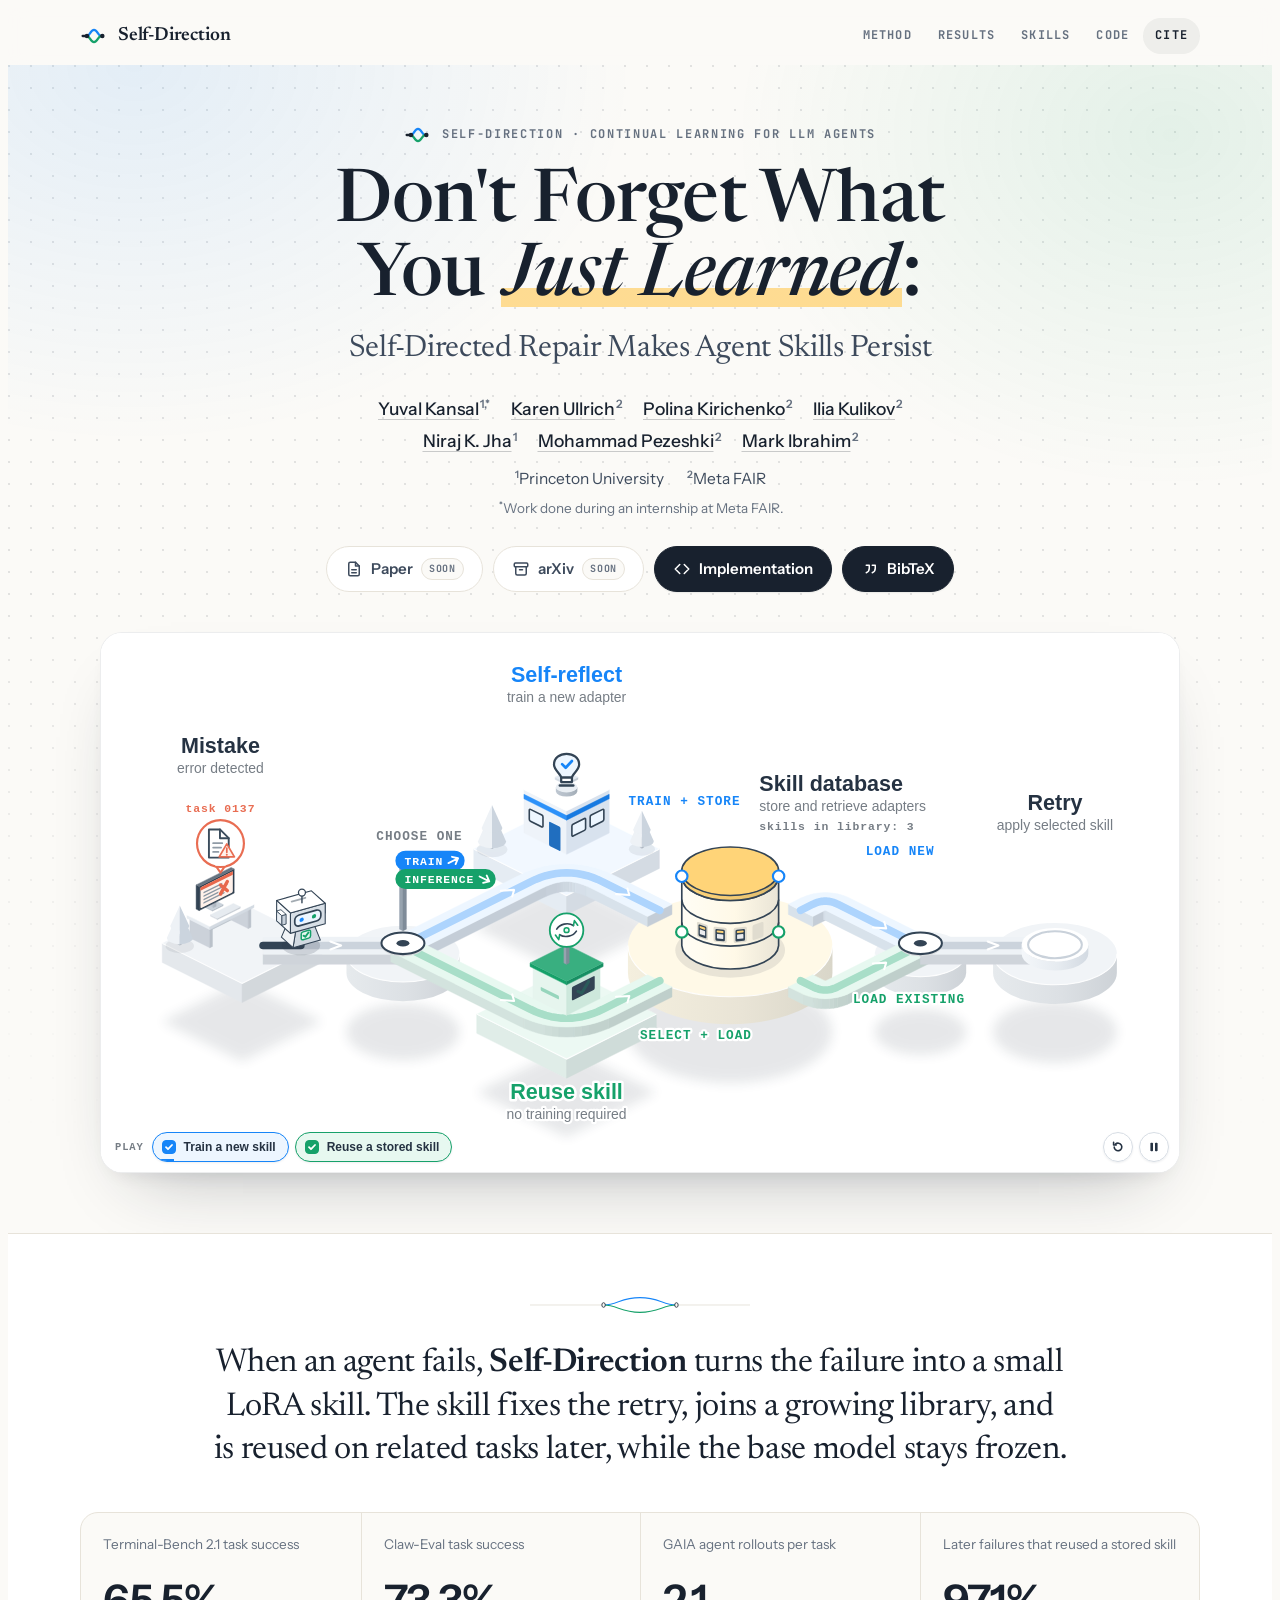
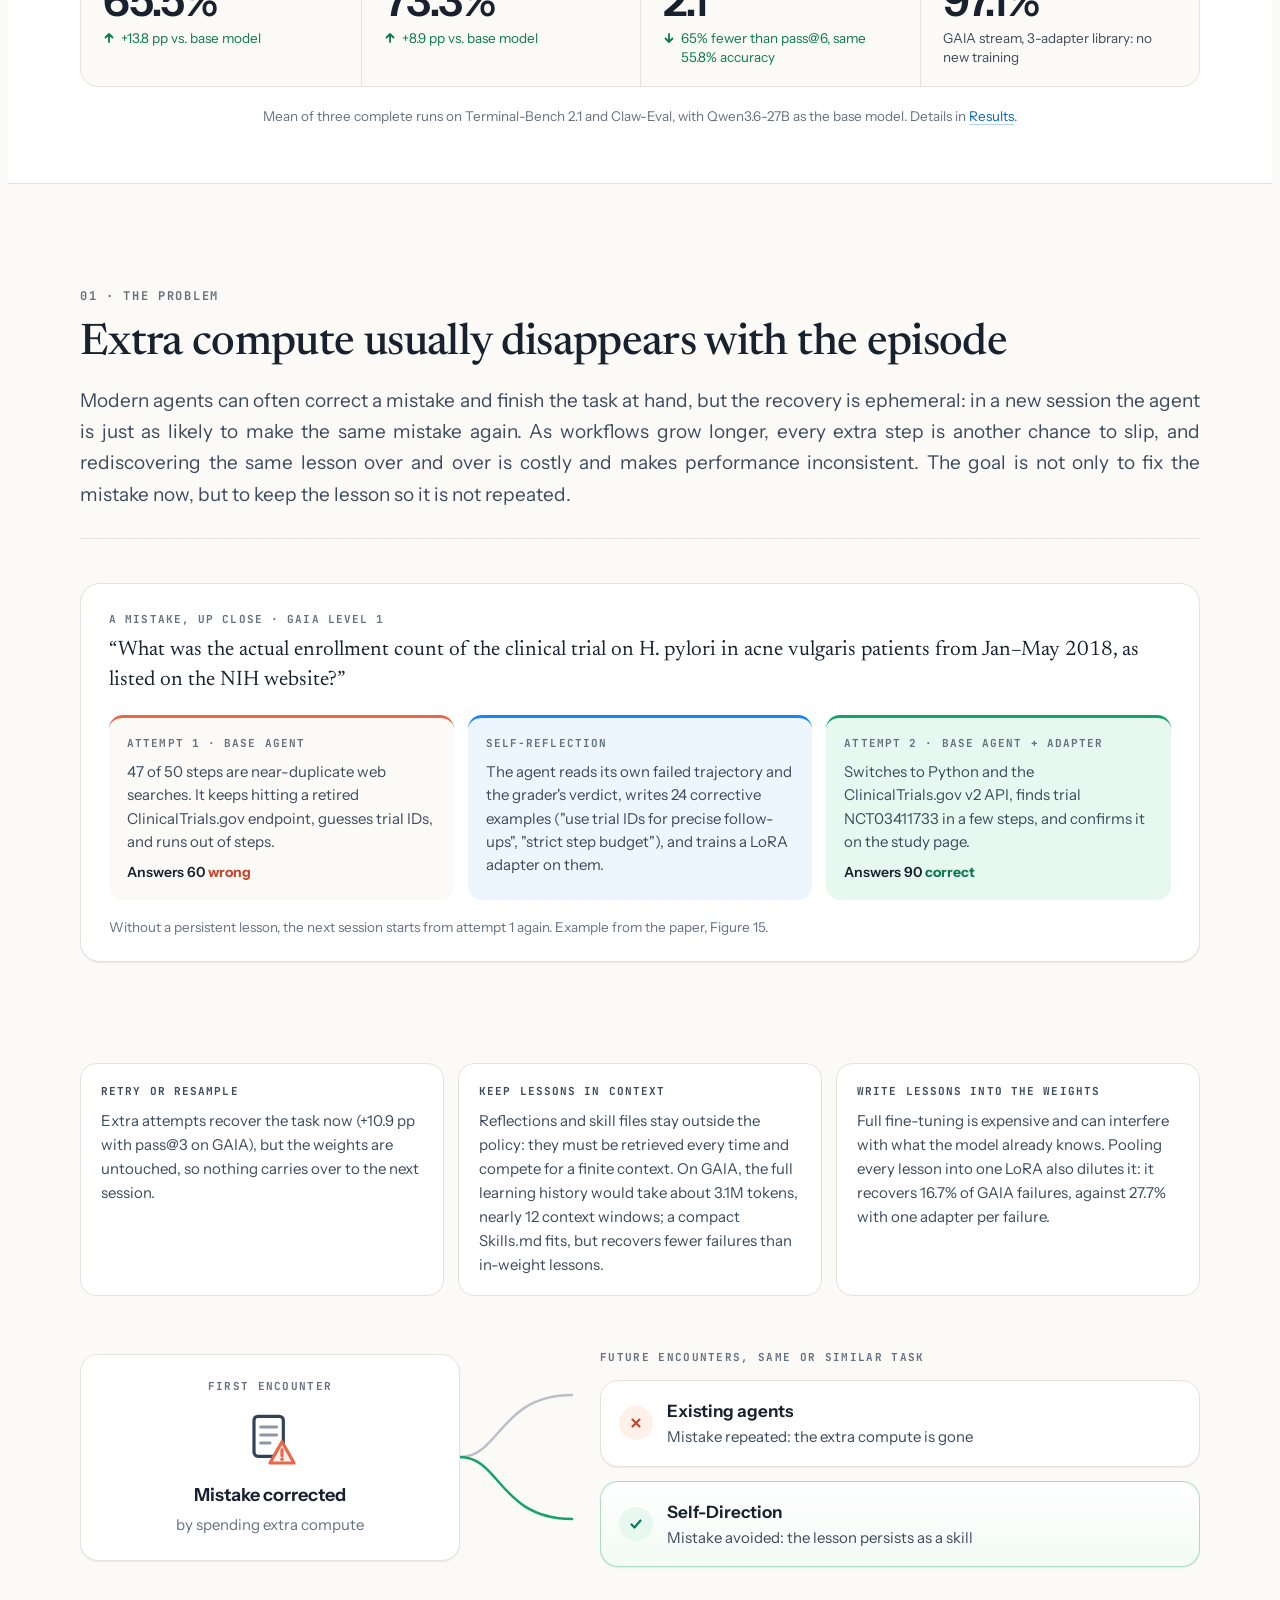
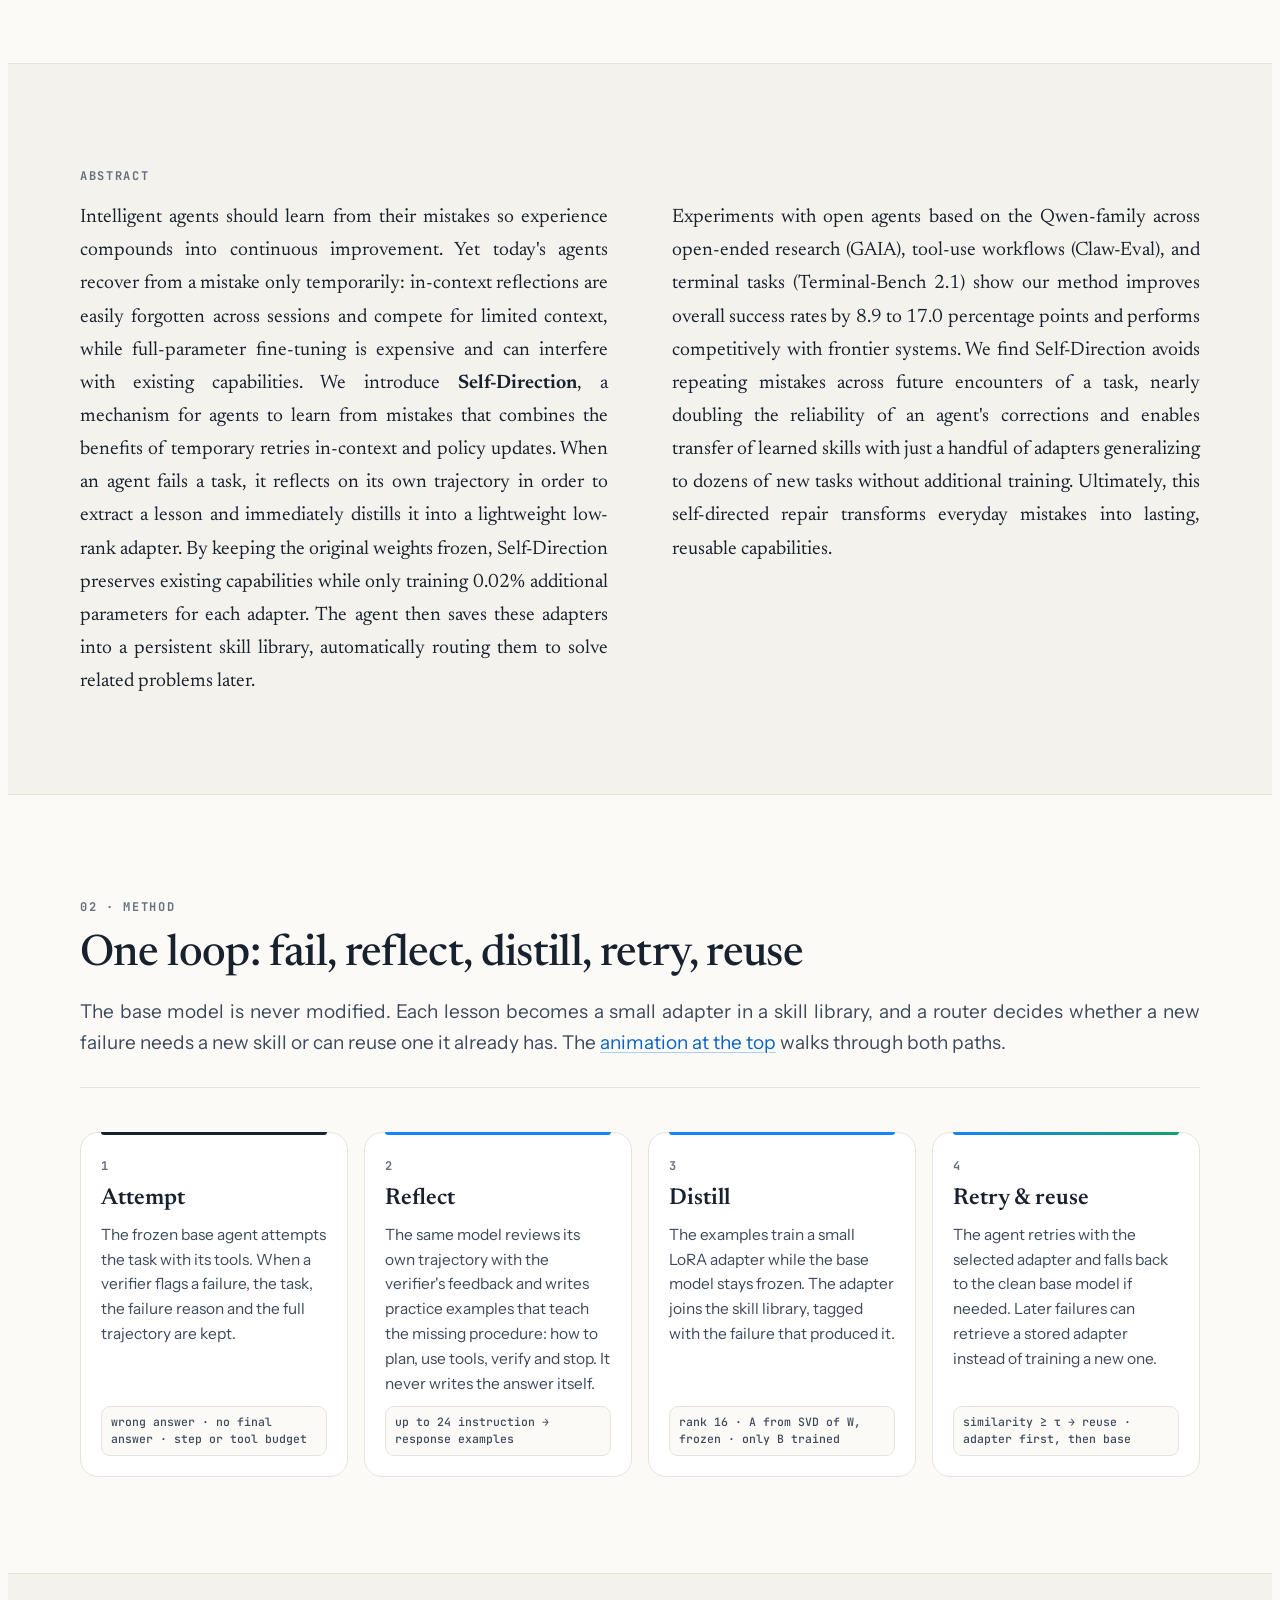
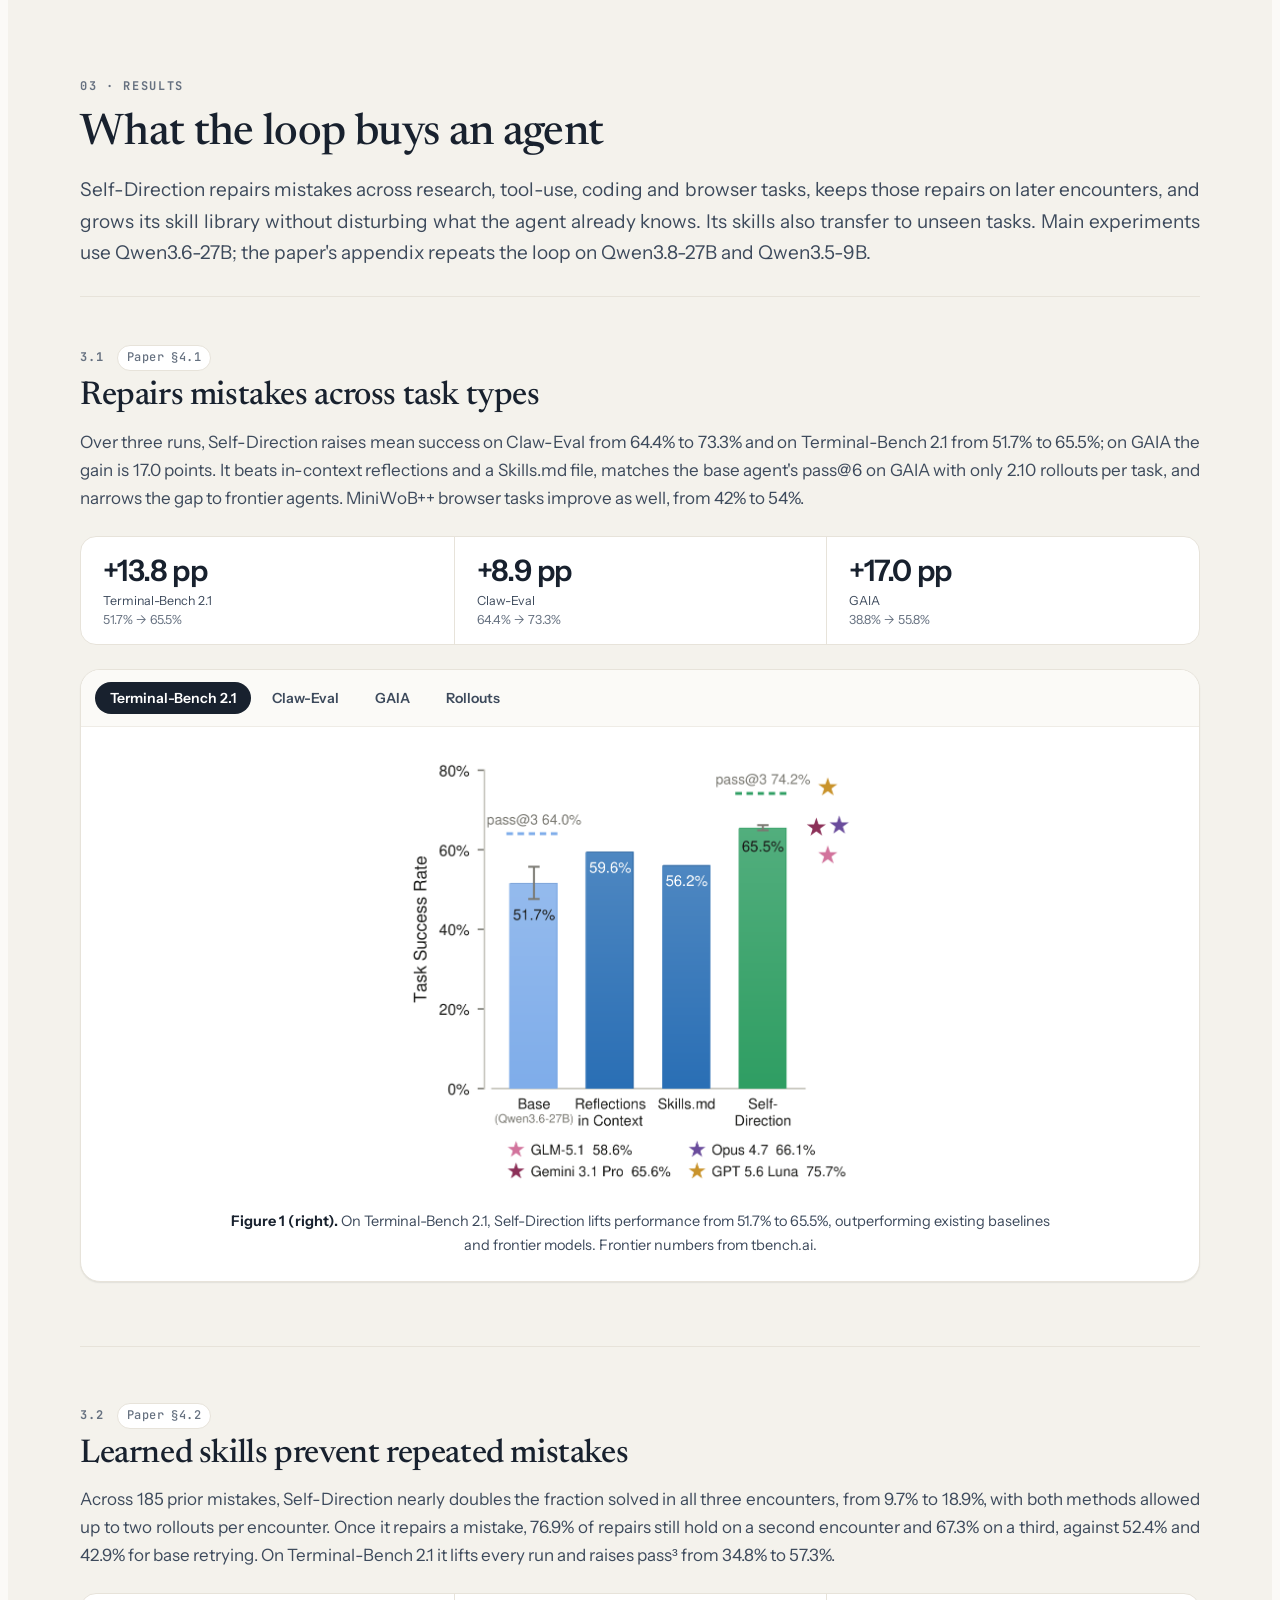
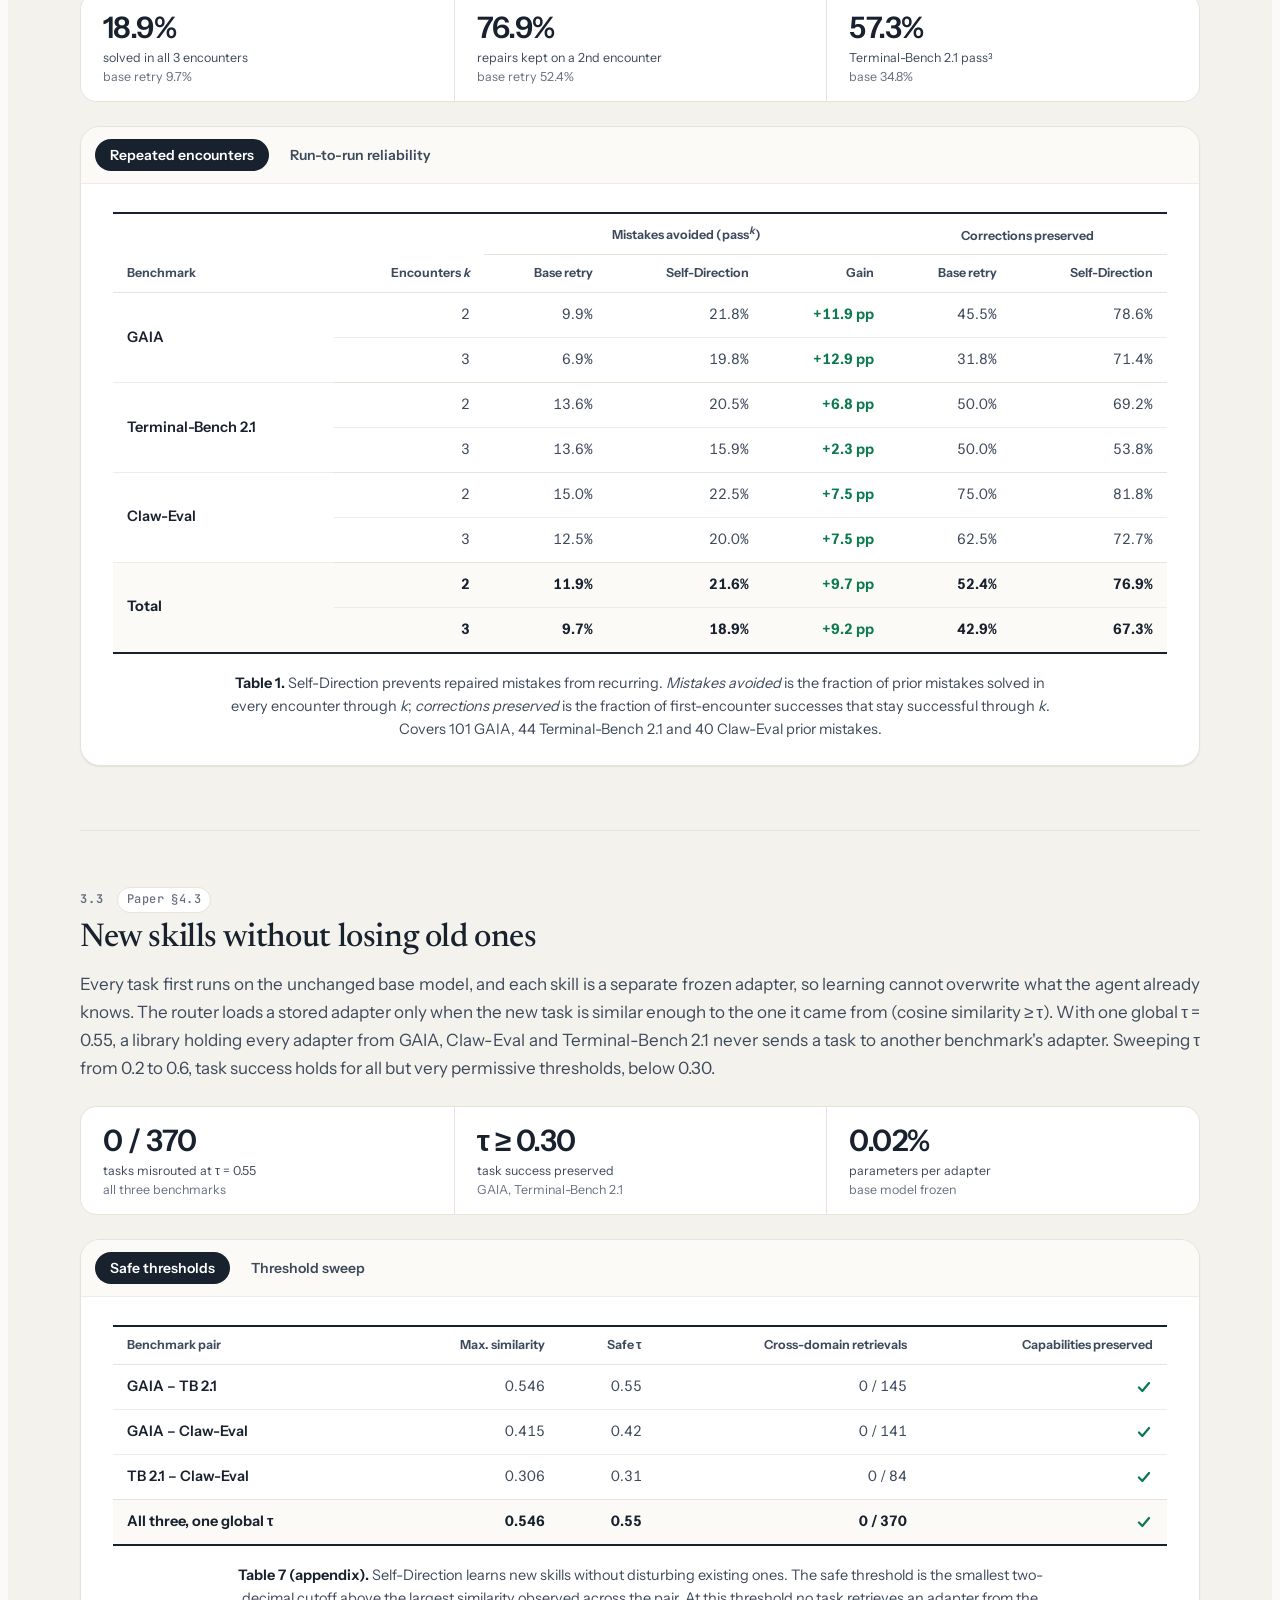
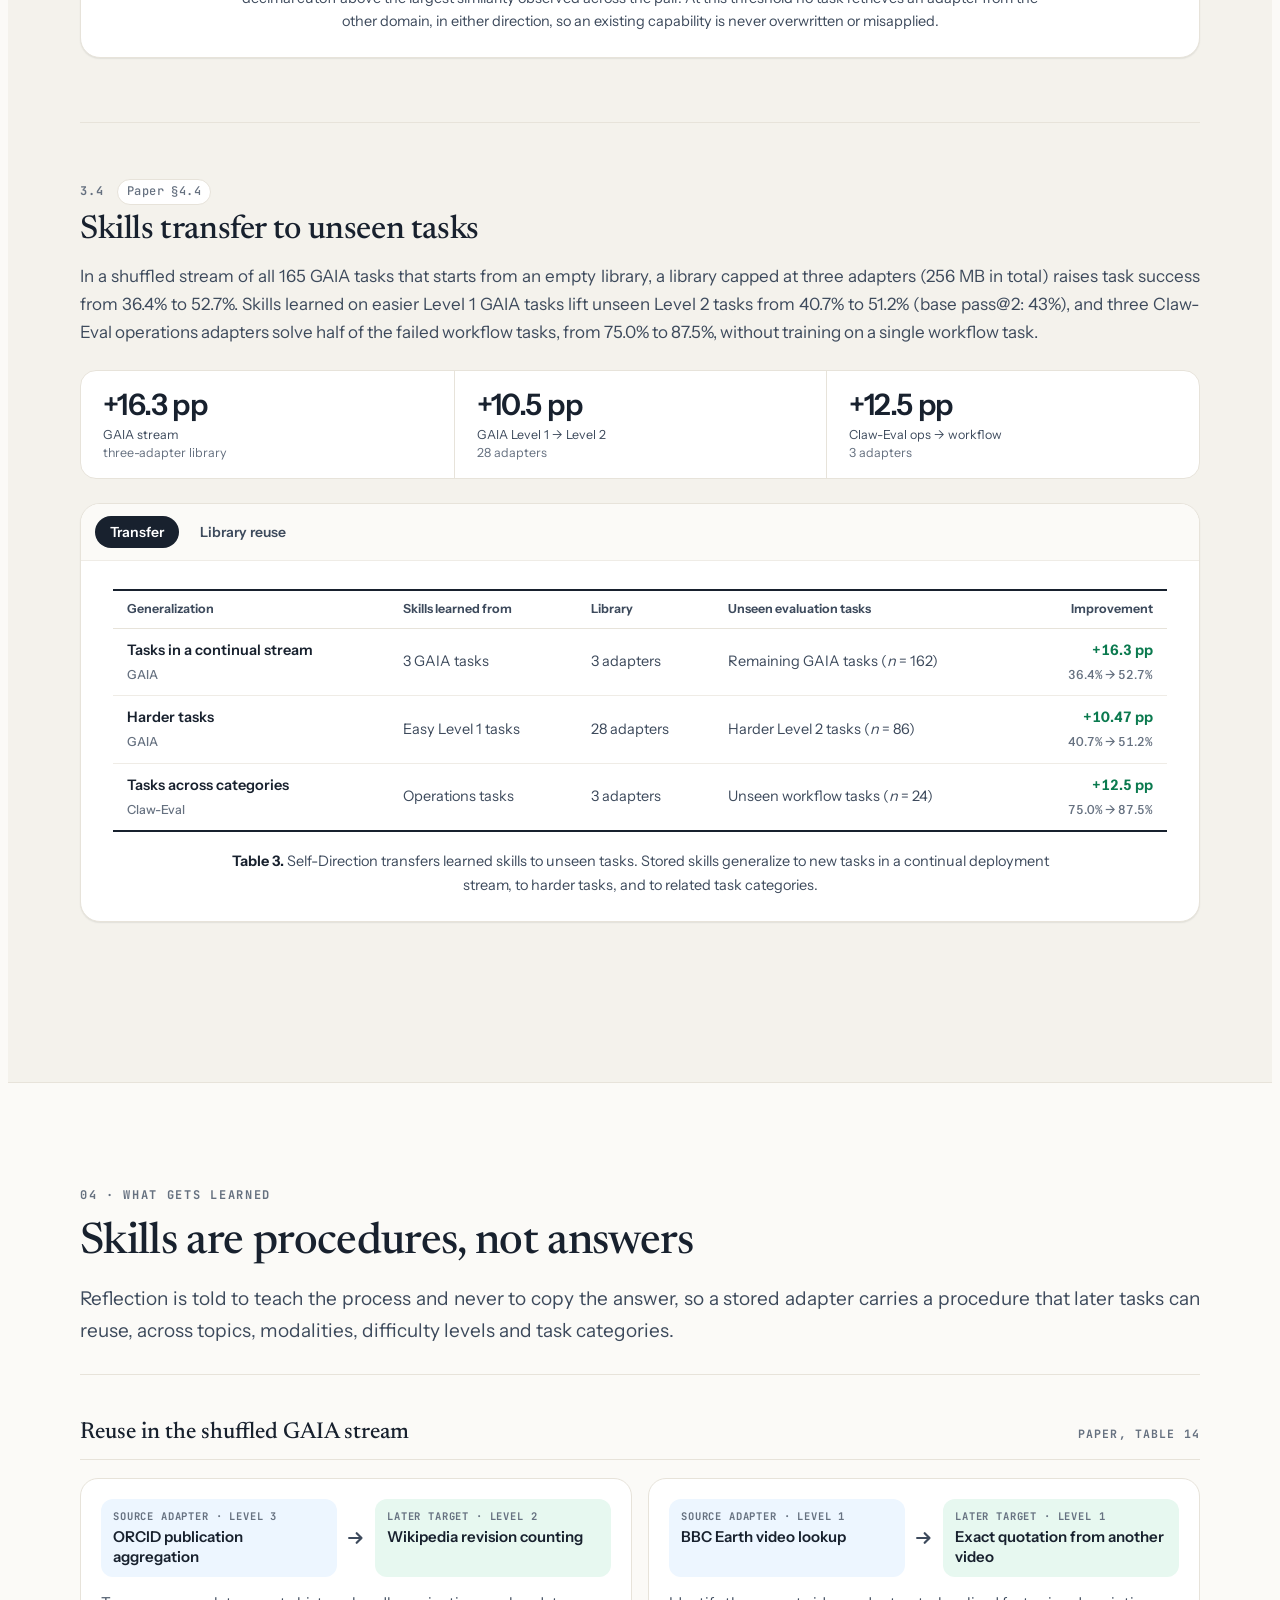
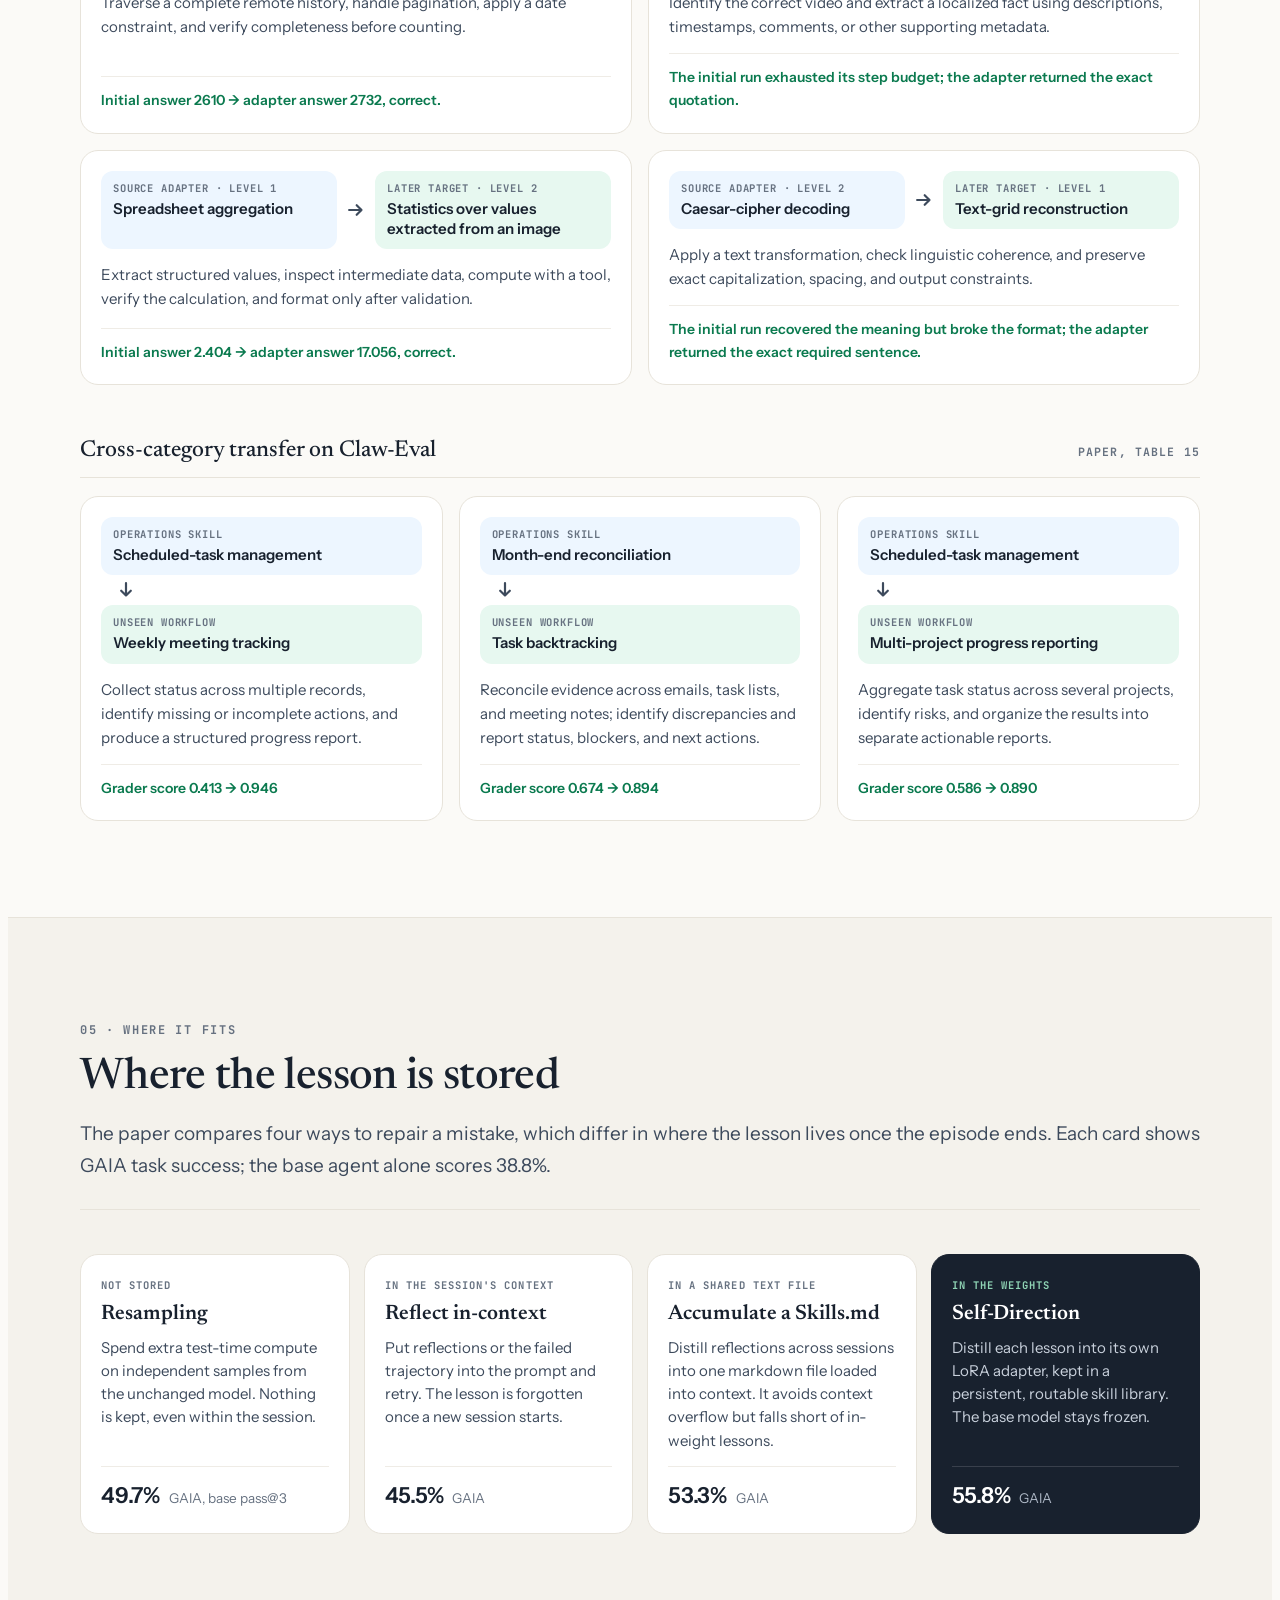
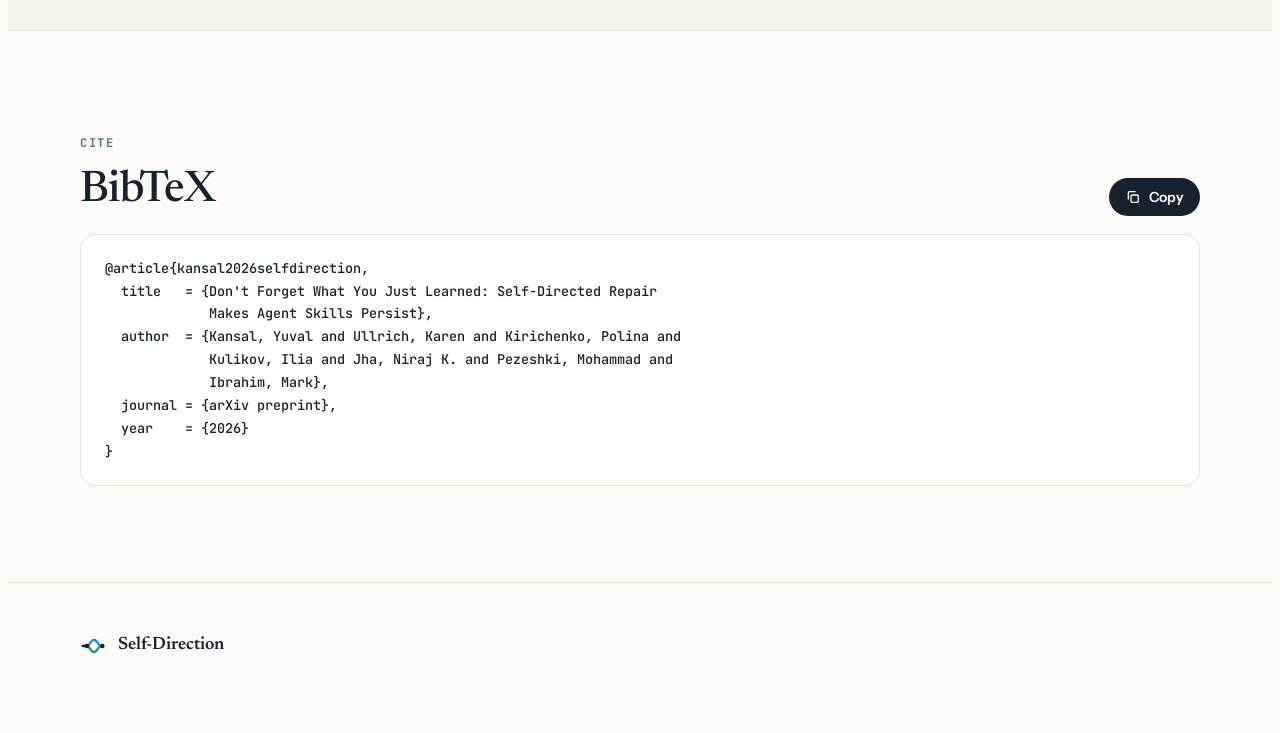
==== commit 36b243b4: "Clean up implementation a bit and fix animation toggles" ====
--- a/index.html
+++ b/index.html
@@ -64,7 +64,7 @@
   <link rel="preload" href="static/fonts/instrument-sans.woff2" as="font" type="font/woff2" crossorigin>
 
   <link rel="stylesheet" href="static/css/bulma.min.css">
-  <link rel="stylesheet" href="static/css/index.css?v=20261017">
+  <link rel="stylesheet" href="static/css/index.css?v=20261018">
 
   <script defer src="static/js/index.js?v=20261006"></script>
 
@@ -184,14 +184,10 @@
 
       <figure class="hero-figure">
         <div class="anim-frame">
-          <iframe src="static/animations/self-direction-loop/index.html?v=20261014"
+          <iframe src="static/animations/self-direction-loop/index.html?v=20261021"
                   title="Animation: the Self-Direction loop. An agent fails a task, trains or reuses a skill adapter, and retries."
                   loading="eager"></iframe>
         </div>
-        <figcaption class="hero-caption">
-          <span class="branch-chip is-train"><i aria-hidden="true"></i>Train: learn a new skill from the mistake</span>
-          <span class="branch-chip is-reuse"><i aria-hidden="true"></i>Inference: reuse a stored skill, no training</span>
-        </figcaption>
       </figure>
     </div>
   </section>
--- a/static/css/index.css
+++ b/static/css/index.css
@@ -467,34 +467,6 @@
   height: 100%;
   border: 0;
   display: block;
-}
-
-.hero-caption {
-  display: flex;
-  flex-wrap: wrap;
-  justify-content: center;
-  gap: 10px 26px;
-  margin-top: 18px;
-  font-size: 14.5px;
-  color: var(--ink-2);
-}
-
-.branch-chip {
-  display: inline-flex;
-  align-items: center;
-  gap: 9px;
-}
-
-.branch-chip i {
-  display: inline-block;
-  width: 22px;
-  height: 4px;
-  border-radius: 4px;
-  background: var(--blue);
-}
-
-.branch-chip.is-reuse i {
-  background: var(--green);
 }
 
 /* ------------------------------------------------------------------ TL;DR band */
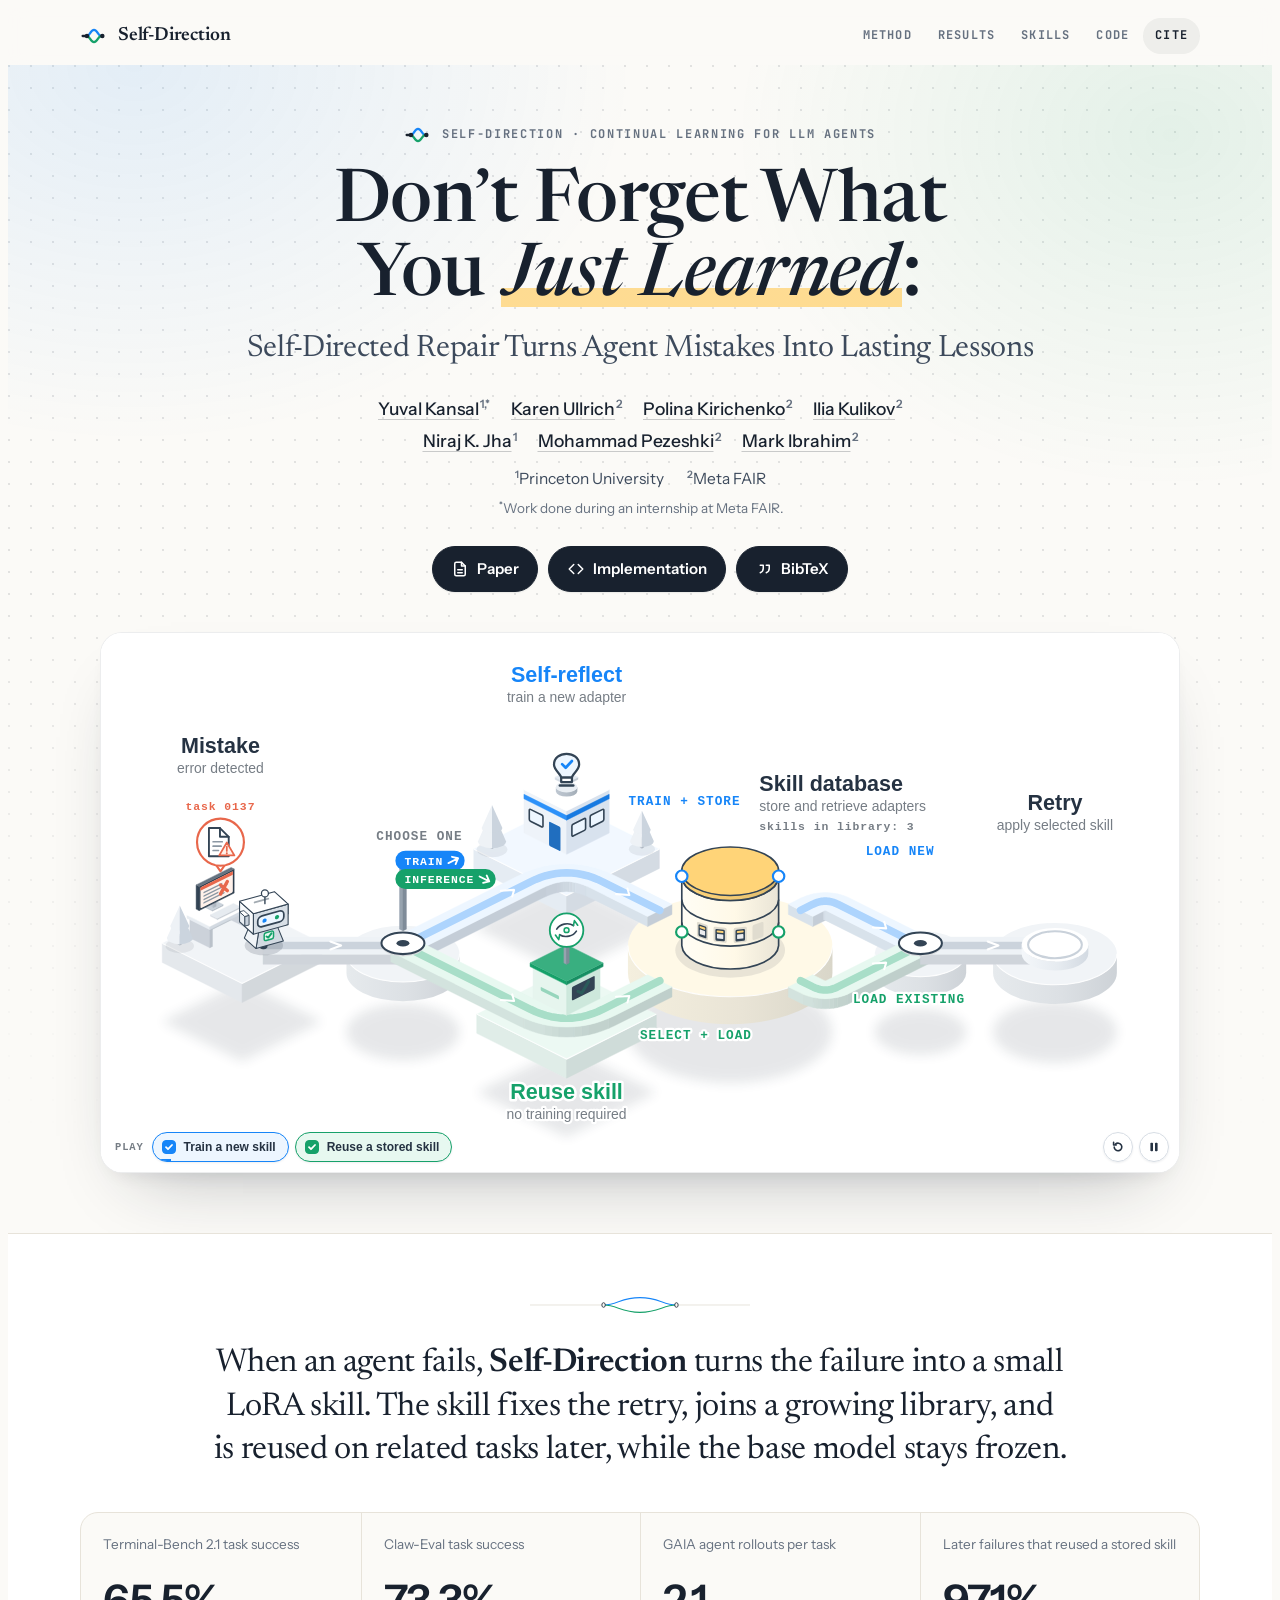
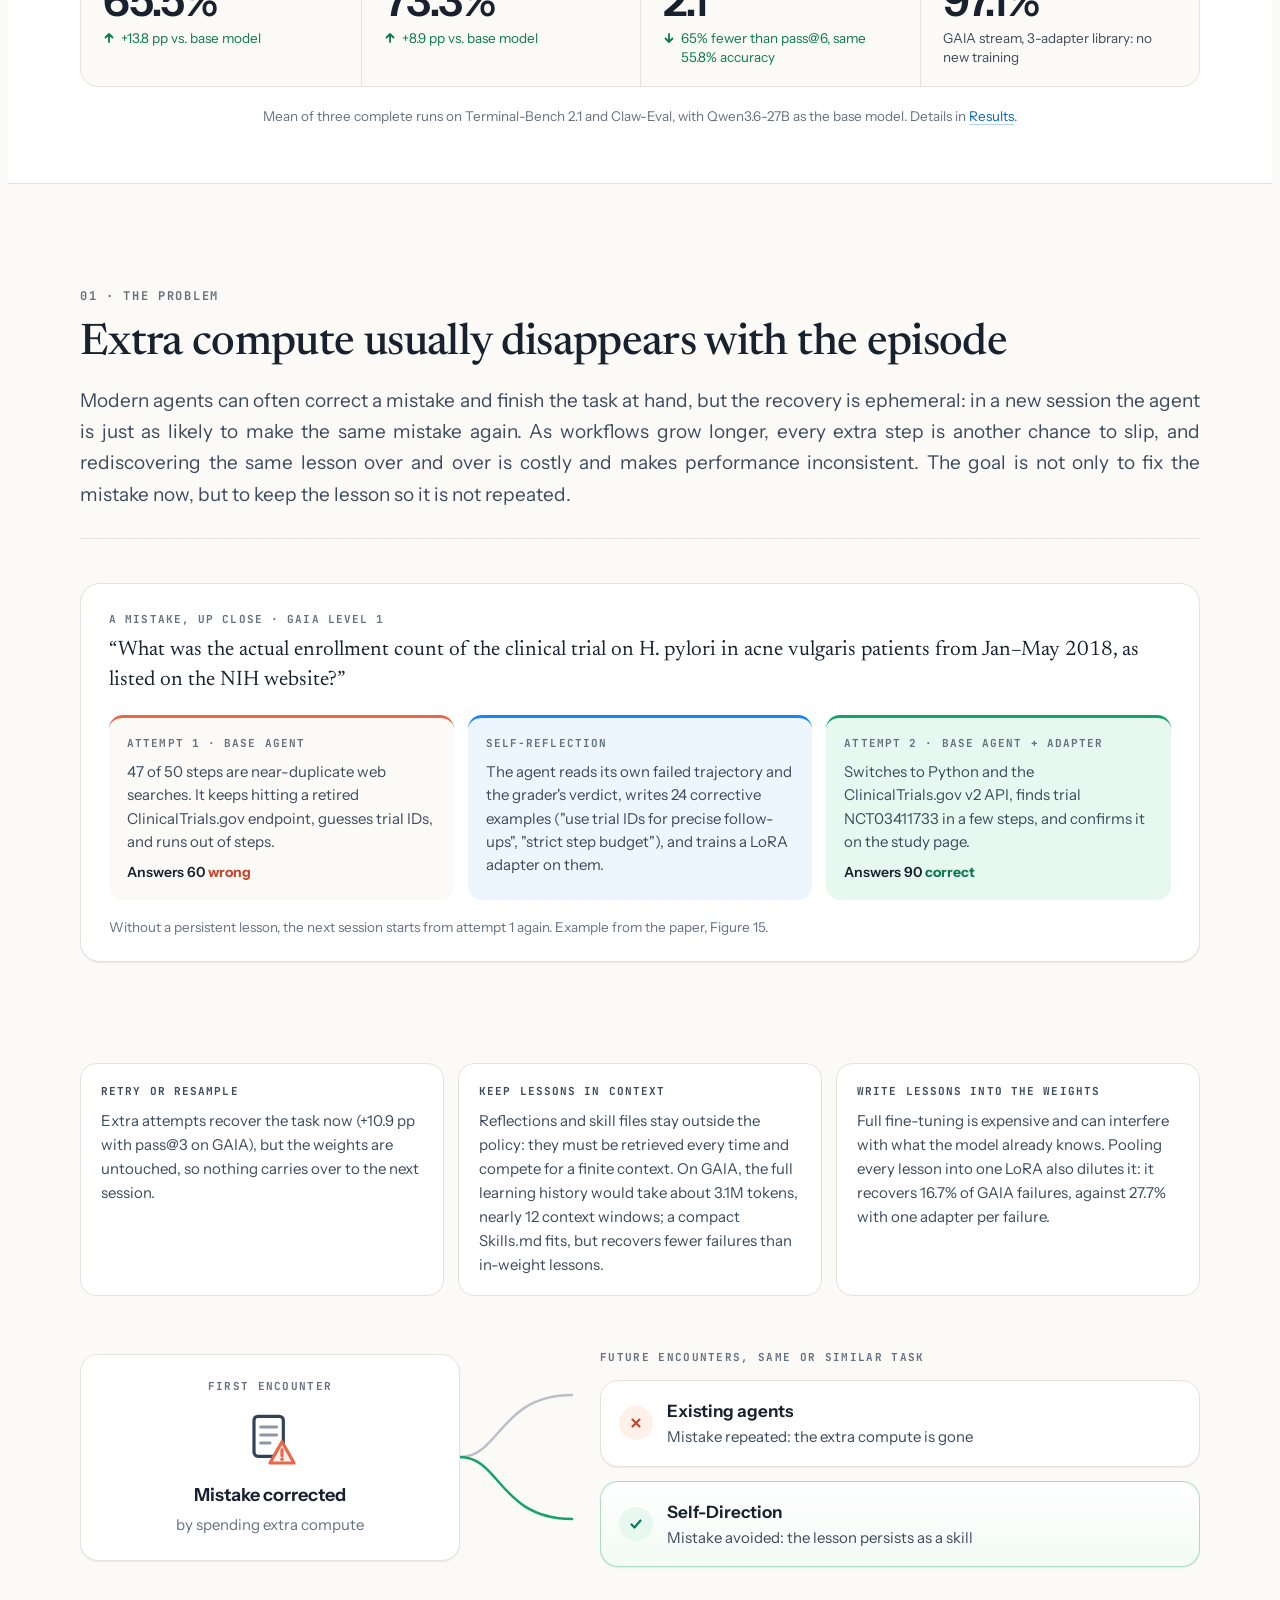
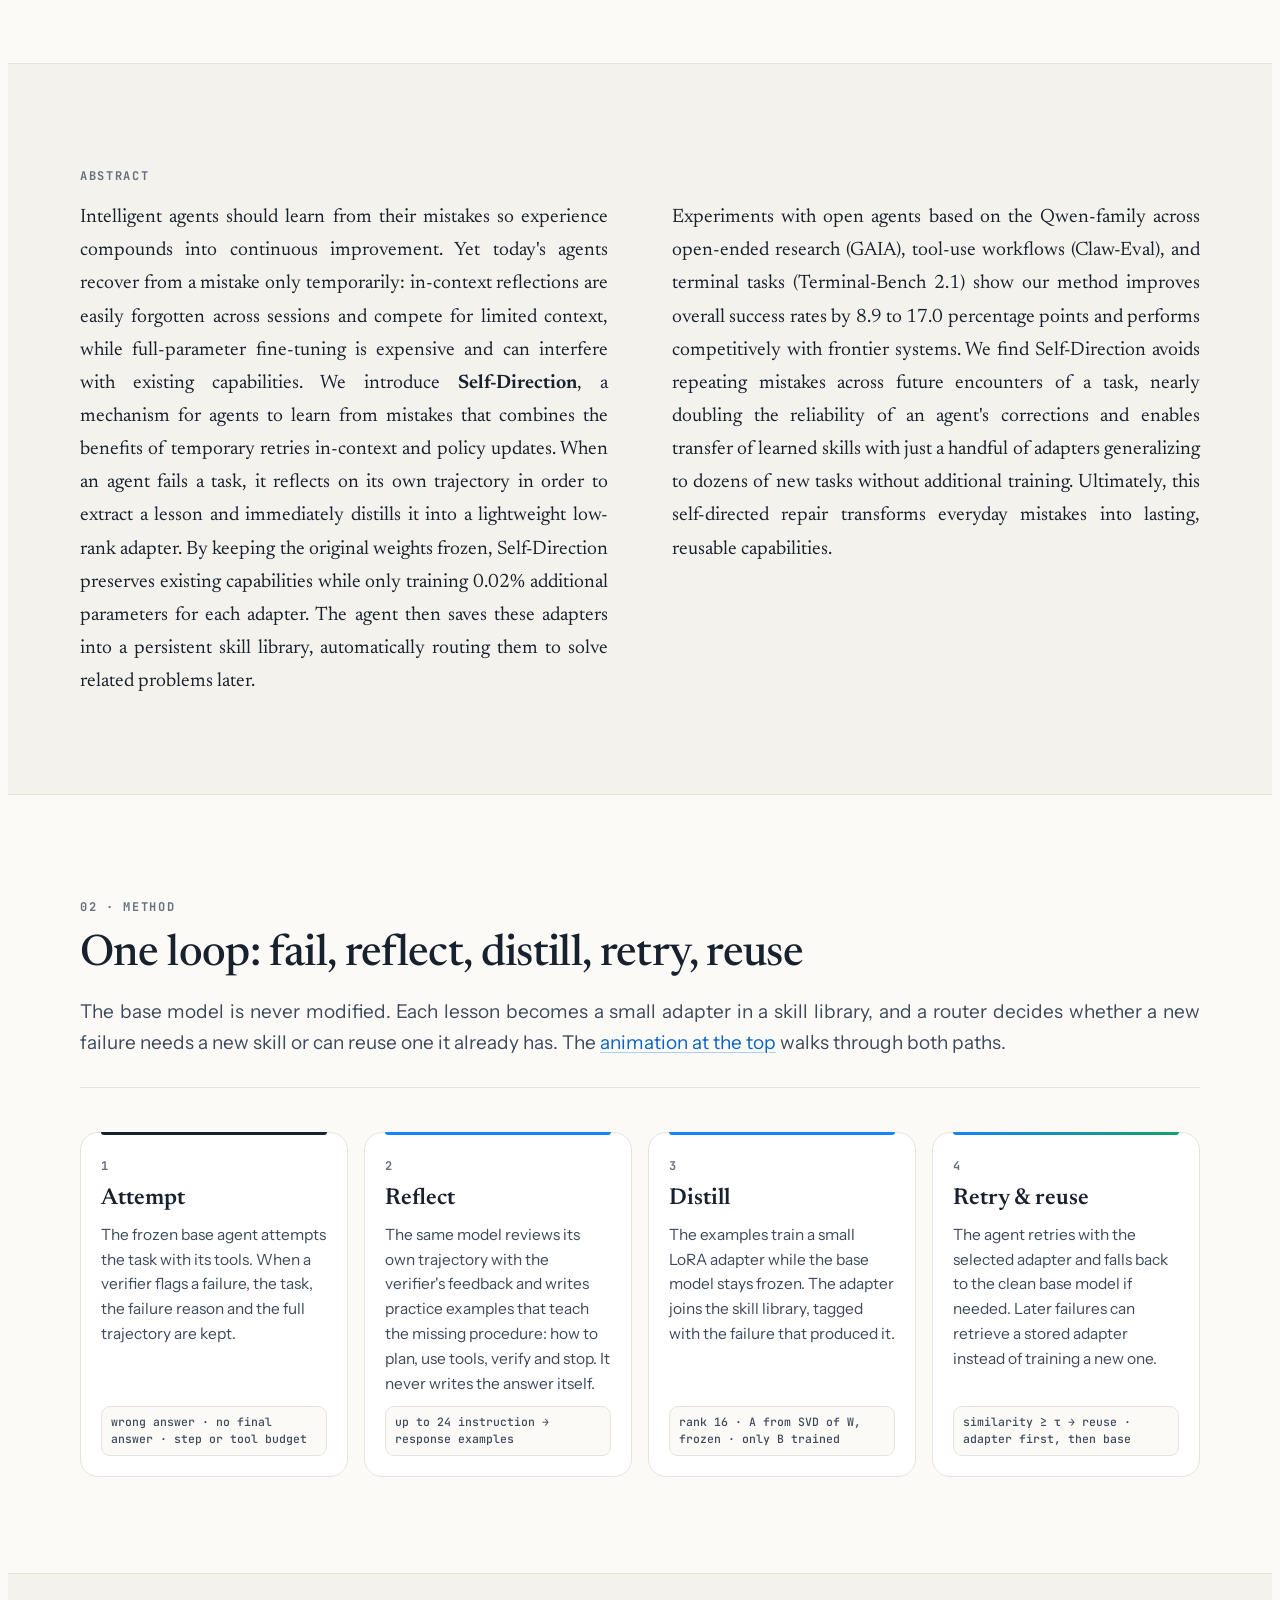
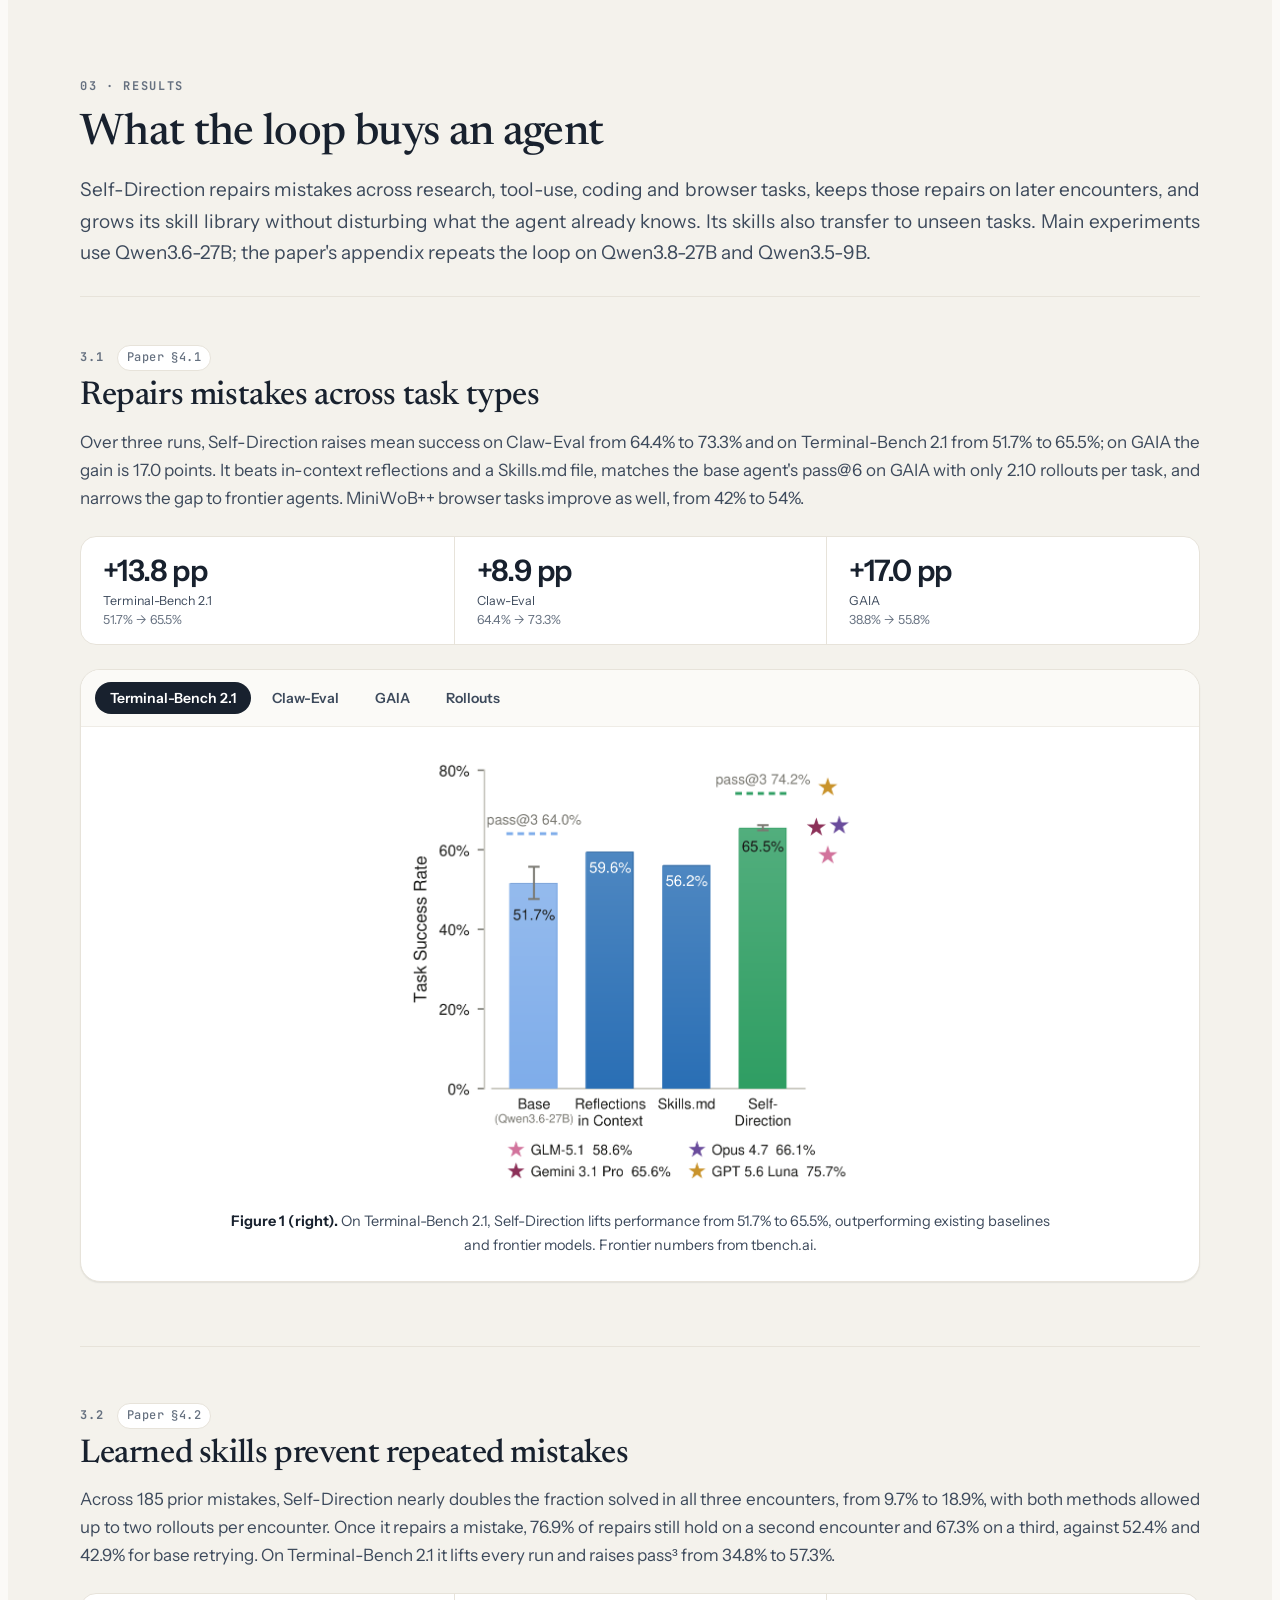
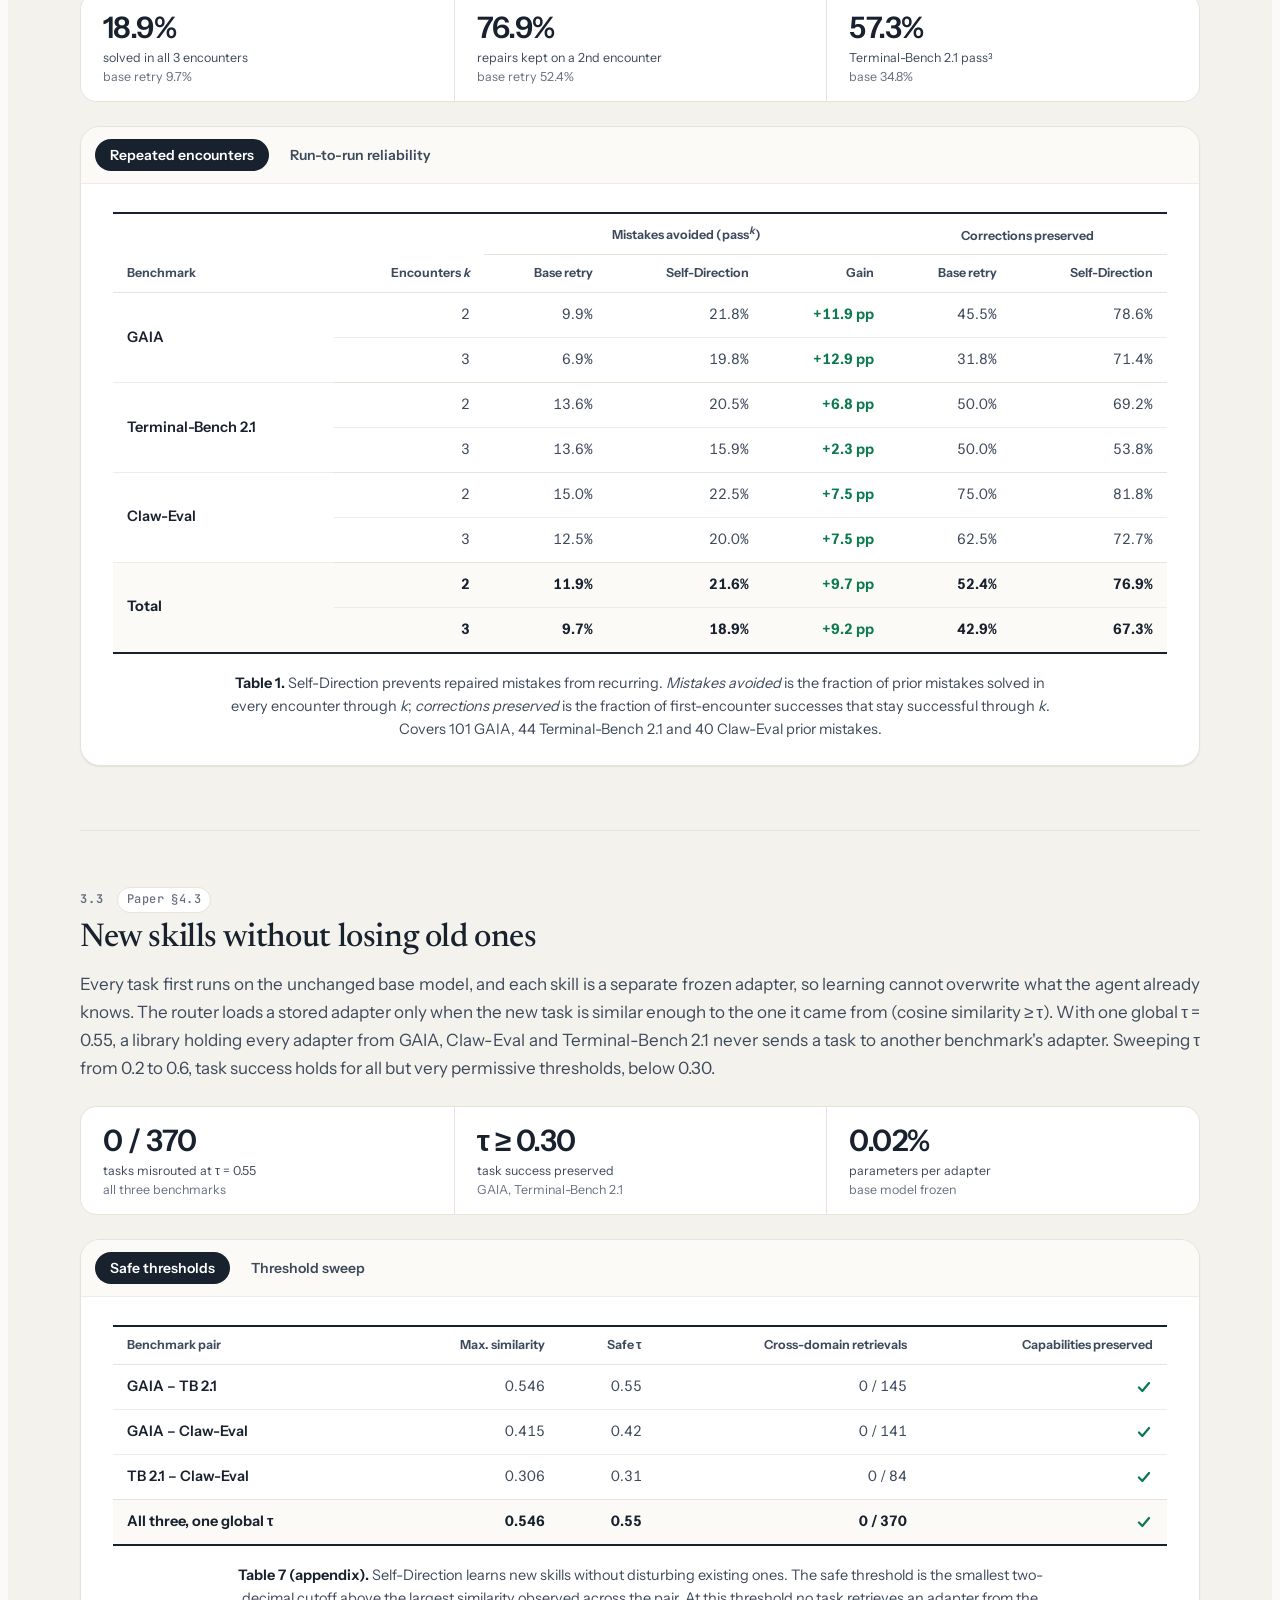
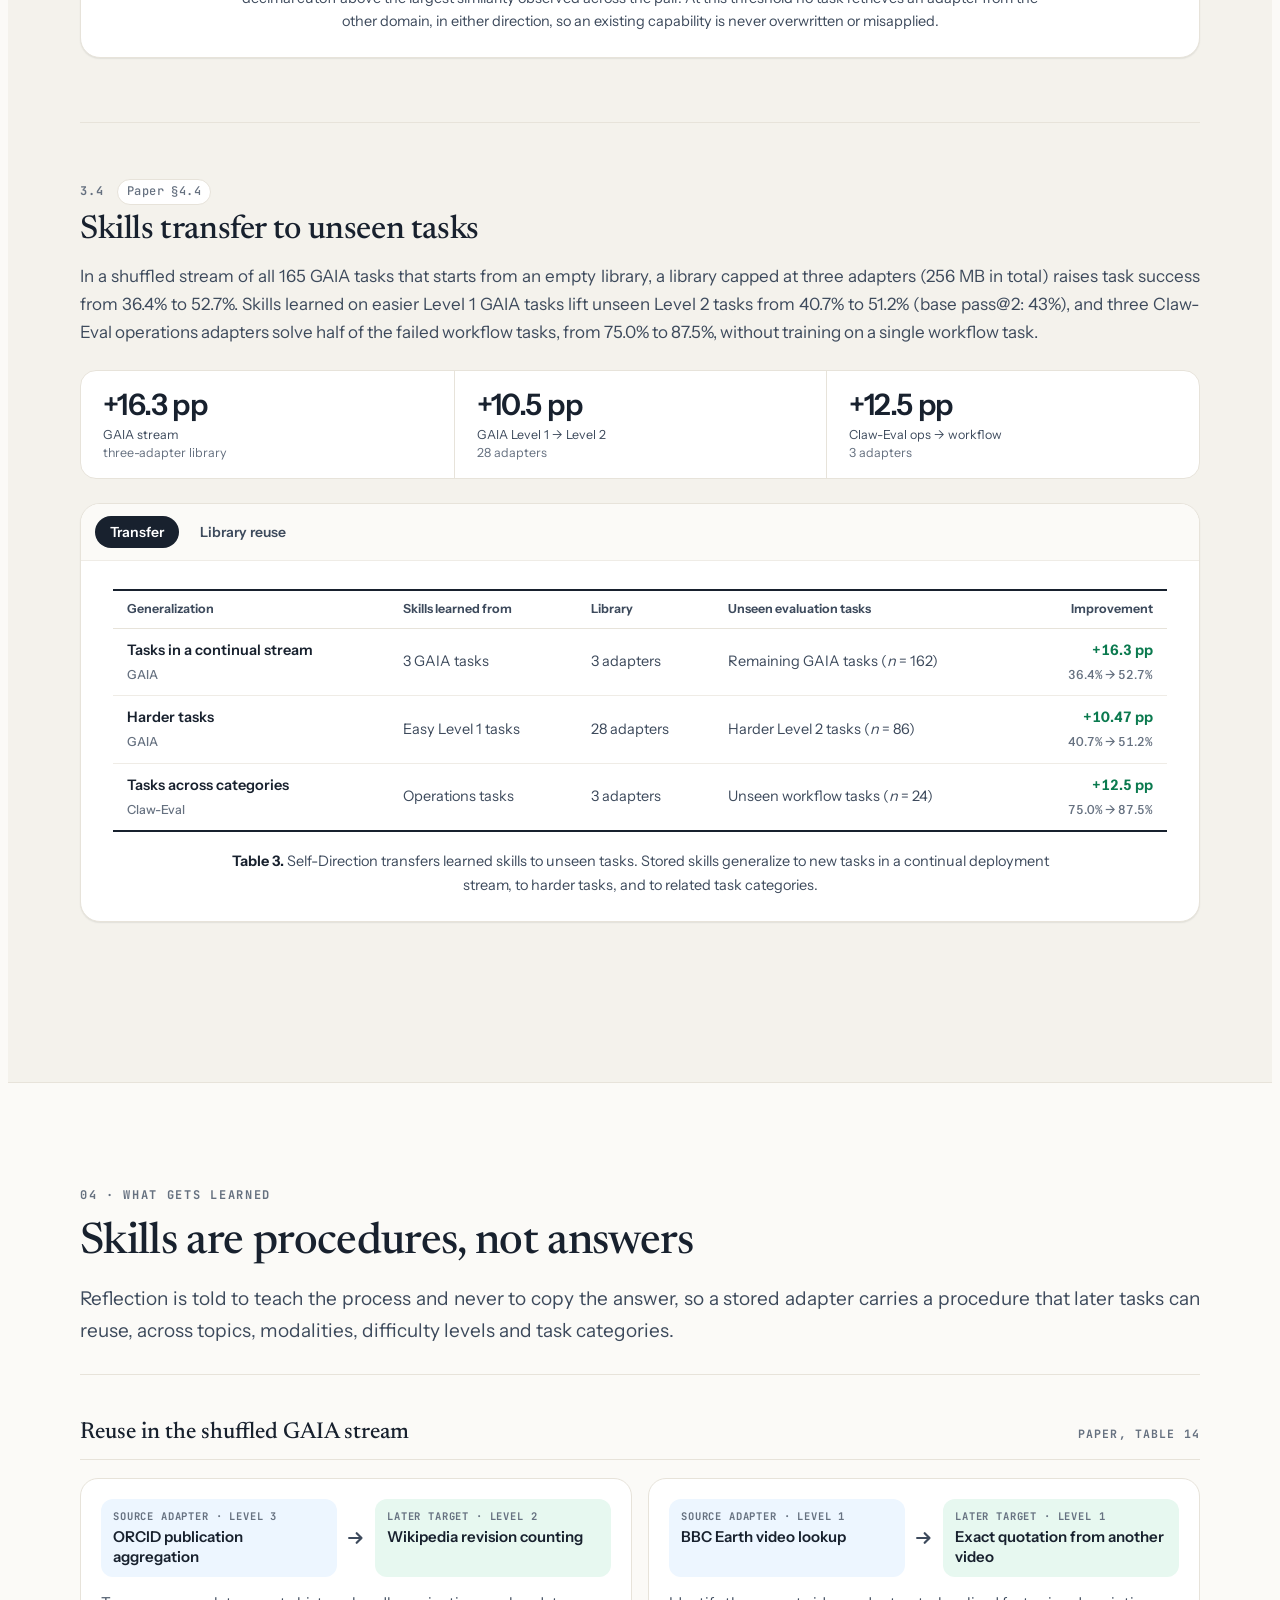
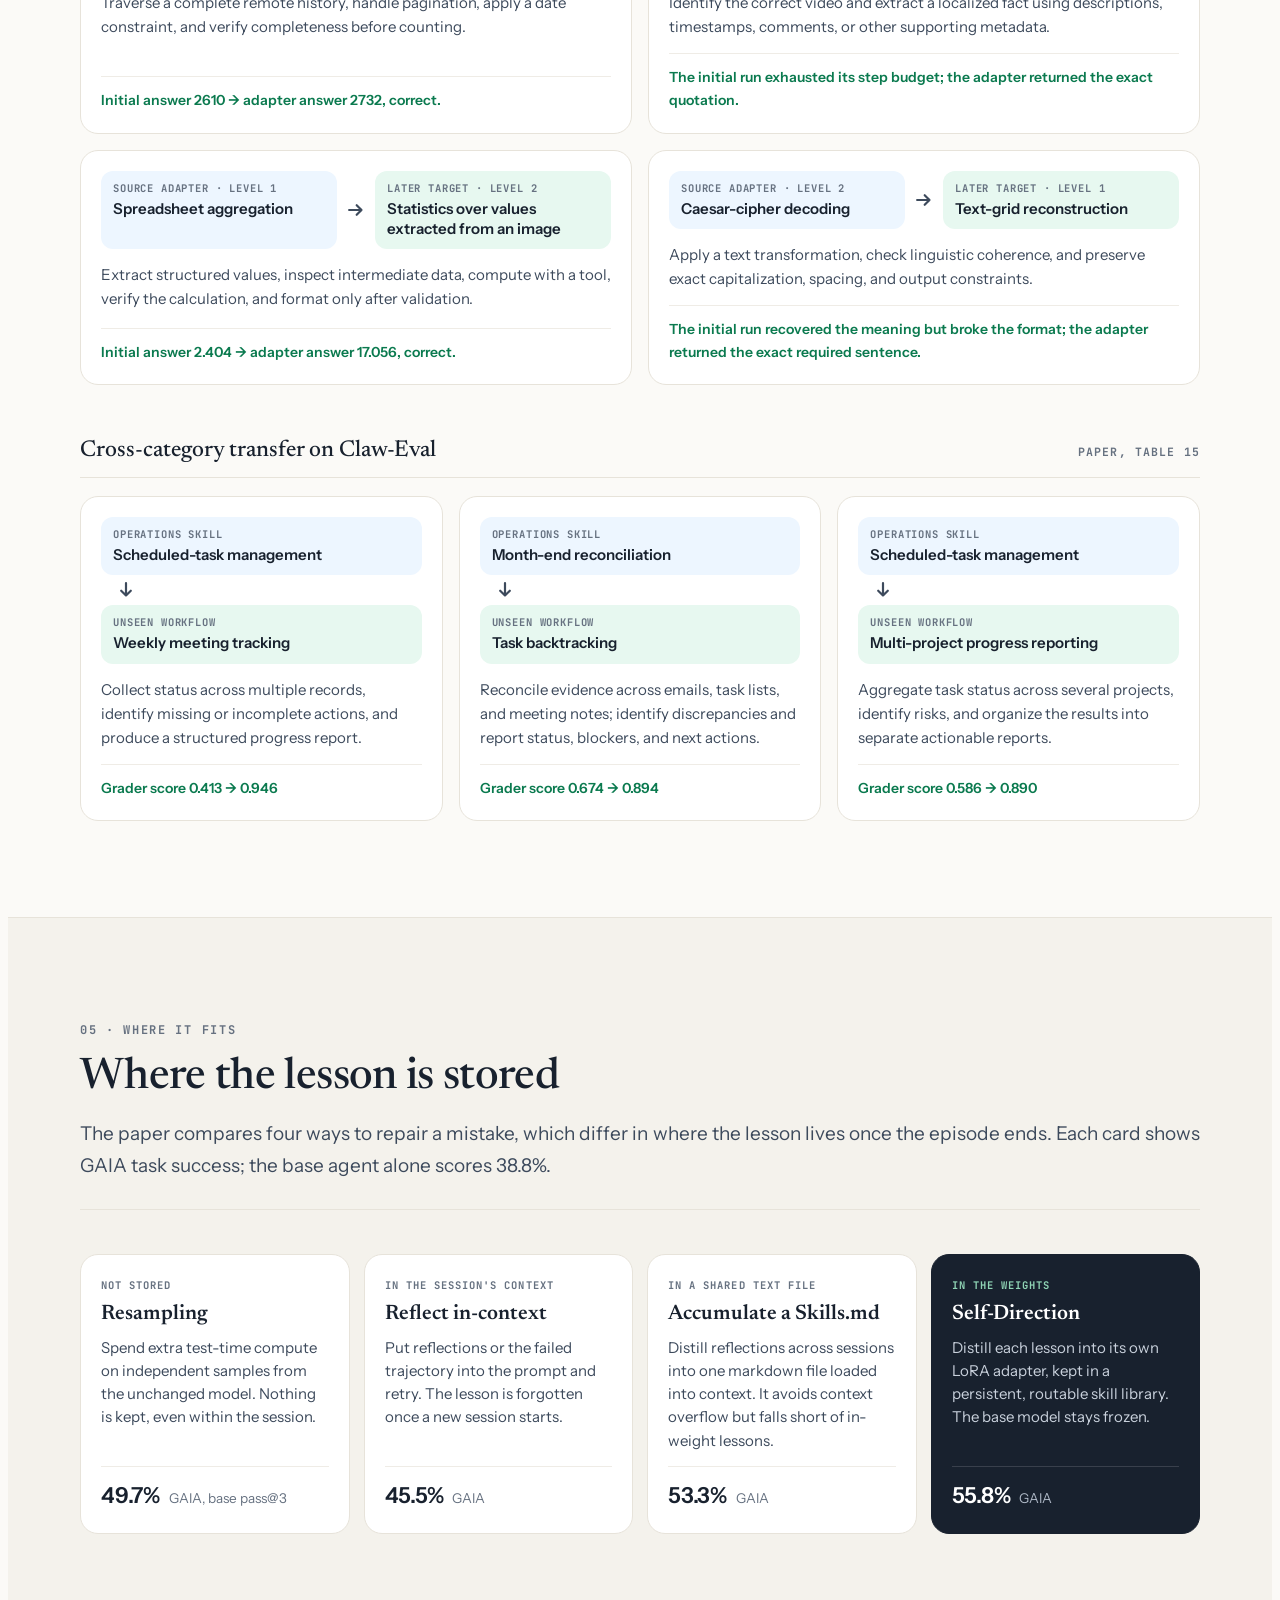
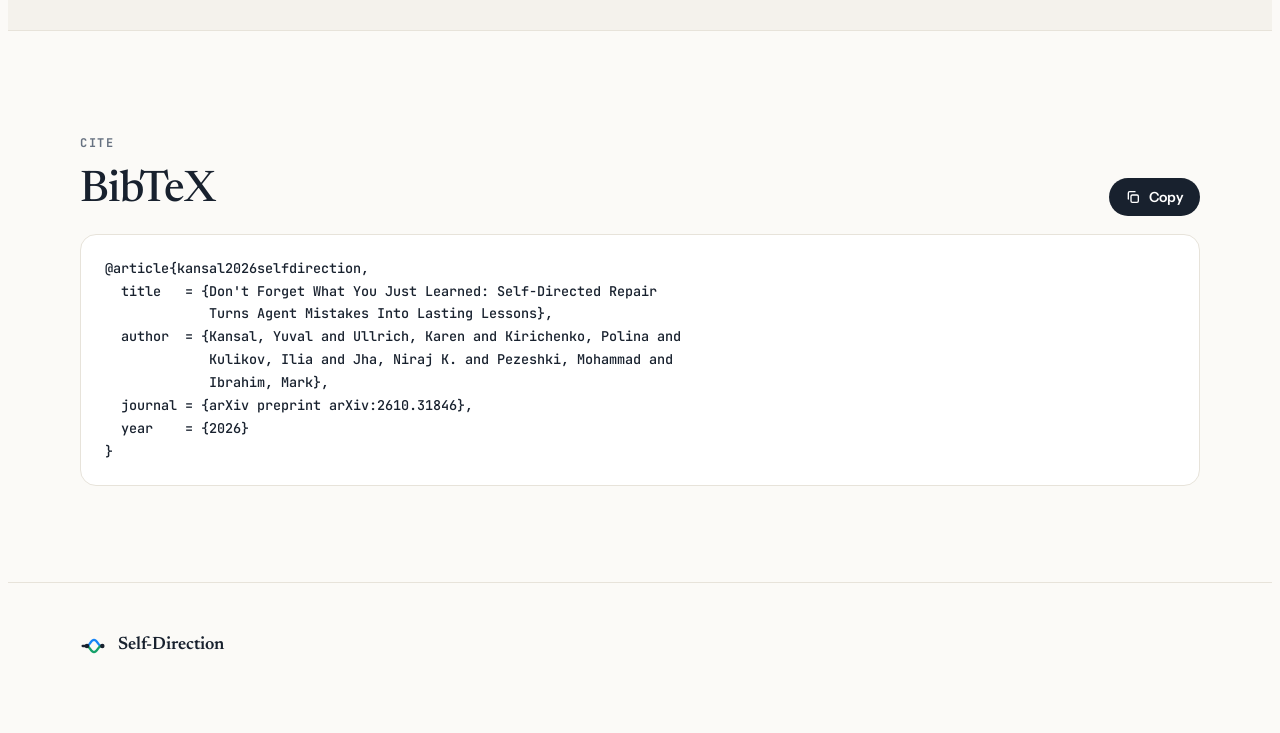
==== commit 55b86176: "Push new version with updated links and title" ====
--- a/index.html
+++ b/index.html
@@ -5,7 +5,7 @@
   <meta name="viewport" content="width=device-width, initial-scale=1">
 
   <!-- Primary Meta Tags -->
-  <meta name="title" content="Don't Forget What You Just Learned: Self-Directed Repair Makes Agent Skills Persist">
+  <meta name="title" content="Don’t Forget What You Just Learned: Self-Directed Repair Turns Agent Mistakes Into Lasting Lessons">
   <meta name="description" content="Self-Direction turns an agent's failures into small, persistent LoRA skills: the same model reflects on its mistake, distills a reusable adapter, and retries, while the base model stays frozen.">
   <meta name="keywords" content="Self-Direction, continual learning, LLM agents, LoRA adapters, test-time learning, skill library, self-reflection, GAIA, Terminal-Bench, Claw-Eval">
   <meta name="author" content="Yuval Kansal, Karen Ullrich, Polina Kirichenko, Ilia Kulikov, Niraj K. Jha, Mohammad Pezeshki, Mark Ibrahim">
@@ -15,7 +15,7 @@
   <!-- Open Graph / Facebook -->
   <meta property="og:type" content="article">
   <meta property="og:site_name" content="Self-Direction">
-  <meta property="og:title" content="Don't Forget What You Just Learned: Self-Directed Repair Makes Agent Skills Persist">
+  <meta property="og:title" content="Don’t Forget What You Just Learned: Self-Directed Repair Turns Agent Mistakes Into Lasting Lessons">
   <meta property="og:description" content="When an agent fails, Self-Direction turns the failure into a small LoRA skill that repairs the retry and is reused on related tasks later.">
   <!-- TODO: replace with the deployed URL (e.g. https://<user>.github.io/self-direction/) -->
   <meta property="og:url" content="https://YOUR_DOMAIN/self-direction/">
@@ -31,13 +31,13 @@
 
   <!-- Twitter -->
   <meta name="twitter:card" content="summary_large_image">
-  <meta name="twitter:title" content="Don't Forget What You Just Learned: Self-Directed Repair Makes Agent Skills Persist">
+  <meta name="twitter:title" content="Don’t Forget What You Just Learned: Self-Directed Repair Turns Agent Mistakes Into Lasting Lessons">
   <meta name="twitter:description" content="When an agent fails, Self-Direction turns the failure into a small LoRA skill that repairs the retry and is reused on related tasks later.">
   <meta name="twitter:image" content="static/images/social_preview.png">
   <meta name="twitter:image:alt" content="Self-Direction: an agent turns a failed task into a reusable skill adapter">
 
   <!-- Academic/Research Specific (Google Scholar) -->
-  <meta name="citation_title" content="Don't Forget What You Just Learned: Self-Directed Repair Makes Agent Skills Persist">
+  <meta name="citation_title" content="Don’t Forget What You Just Learned: Self-Directed Repair Turns Agent Mistakes Into Lasting Lessons">
   <meta name="citation_author" content="Kansal, Yuval">
   <meta name="citation_author" content="Ullrich, Karen">
   <meta name="citation_author" content="Kirichenko, Polina">
@@ -46,11 +46,12 @@
   <meta name="citation_author" content="Pezeshki, Mohammad">
   <meta name="citation_author" content="Ibrahim, Mark">
   <meta name="citation_publication_date" content="2026">
-  <!-- TODO: add citation_pdf_url / citation_arxiv_id once the paper is public -->
+  <meta name="citation_arxiv_id" content="2610.31846">
+  <meta name="citation_pdf_url" content="https://arxiv.org/pdf/2610.31846">
 
   <meta name="theme-color" content="#FBFAF7">
 
-  <title>Self-Direction · Don't Forget What You Just Learned</title>
+  <title>Self-Direction · Don’t Forget What You Just Learned</title>
 
   <!-- Lets CSS hide scroll-reveal blocks only when JS can reveal them again -->
   <script>document.documentElement.classList.add('js');</script>
@@ -73,7 +74,7 @@
   {
     "@context": "https://schema.org",
     "@type": "ScholarlyArticle",
-    "headline": "Don't Forget What You Just Learned: Self-Directed Repair Makes Agent Skills Persist",
+    "headline": "Don’t Forget What You Just Learned: Self-Directed Repair Turns Agent Mistakes Into Lasting Lessons",
     "description": "Self-Direction turns an agent's failures into small, persistent LoRA skills that repair the retry and are reused on related tasks later, while the base model stays frozen.",
     "author": [
       {"@type": "Person", "name": "Yuval Kansal", "url": "https://yuvalkansal.me", "affiliation": {"@type": "Organization", "name": "Princeton University"}},
@@ -142,8 +143,8 @@
       </p>
 
       <h1 class="paper-title">
-        <span class="title-main">Don't Forget What You <em>Just Learned</em>:</span>
-        <span class="title-sub">Self-Directed Repair Makes Agent Skills Persist</span>
+        <span class="title-main">Don’t Forget What You <em>Just Learned</em>:</span>
+        <span class="title-sub">Self-Directed Repair Turns Agent Mistakes Into Lasting Lessons</span>
       </h1>
 
       <p class="authors">
@@ -162,15 +163,10 @@
       <p class="footnote-line"><sup>*</sup>Work done during an internship at Meta FAIR.</p>
       <!-- TODO: add the venue line once it is public, e.g. <p class="venue">Conference 2027</p> -->
 
-      <!-- TODO: point these at the real PDF / arXiv / code; then drop aria-disabled and the "soon" tag -->
       <div class="link-row">
-        <a class="pill-btn is-soon" href="#" aria-disabled="true">
+        <a class="pill-btn" href="https://arxiv.org/abs/2610.31846" target="_blank" rel="noopener">
           <svg viewBox="0 0 24 24" aria-hidden="true"><path d="M14 3H7a2 2 0 0 0-2 2v14a2 2 0 0 0 2 2h10a2 2 0 0 0 2-2V8z"/><path d="M14 3v5h5M9 13h6M9 17h6"/></svg>
-          <span>Paper</span><span class="soon">soon</span>
-        </a>
-        <a class="pill-btn is-soon" href="#" aria-disabled="true">
-          <svg viewBox="0 0 24 24" aria-hidden="true"><rect x="3" y="4" width="18" height="5" rx="1.5"/><path d="M5 9v9a2 2 0 0 0 2 2h10a2 2 0 0 0 2-2V9M10 13h4"/></svg>
-          <span>arXiv</span><span class="soon">soon</span>
+          <span>Paper</span>
         </a>
         <a class="pill-btn" href="implementation.html">
           <svg viewBox="0 0 24 24" aria-hidden="true"><path d="M9 18l-6-6 6-6M15 6l6 6-6 6"/></svg>
@@ -815,14 +811,14 @@
           <span class="copy-text">Copy</span>
         </button>
       </div>
-      <!-- TODO: update the key, venue/arXiv ID and year once the paper is public -->
+      <!-- TODO: update the venue once the paper is published -->
       <pre id="bibtex-code"><code>@article{kansal2026selfdirection,
   title   = {Don't Forget What You Just Learned: Self-Directed Repair
-             Makes Agent Skills Persist},
+             Turns Agent Mistakes Into Lasting Lessons},
   author  = {Kansal, Yuval and Ullrich, Karen and Kirichenko, Polina and
              Kulikov, Ilia and Jha, Niraj K. and Pezeshki, Mohammad and
              Ibrahim, Mark},
-  journal = {arXiv preprint},
+  journal = {arXiv preprint arXiv:2610.31846},
   year    = {2026}
 }</code></pre>
     </div>
